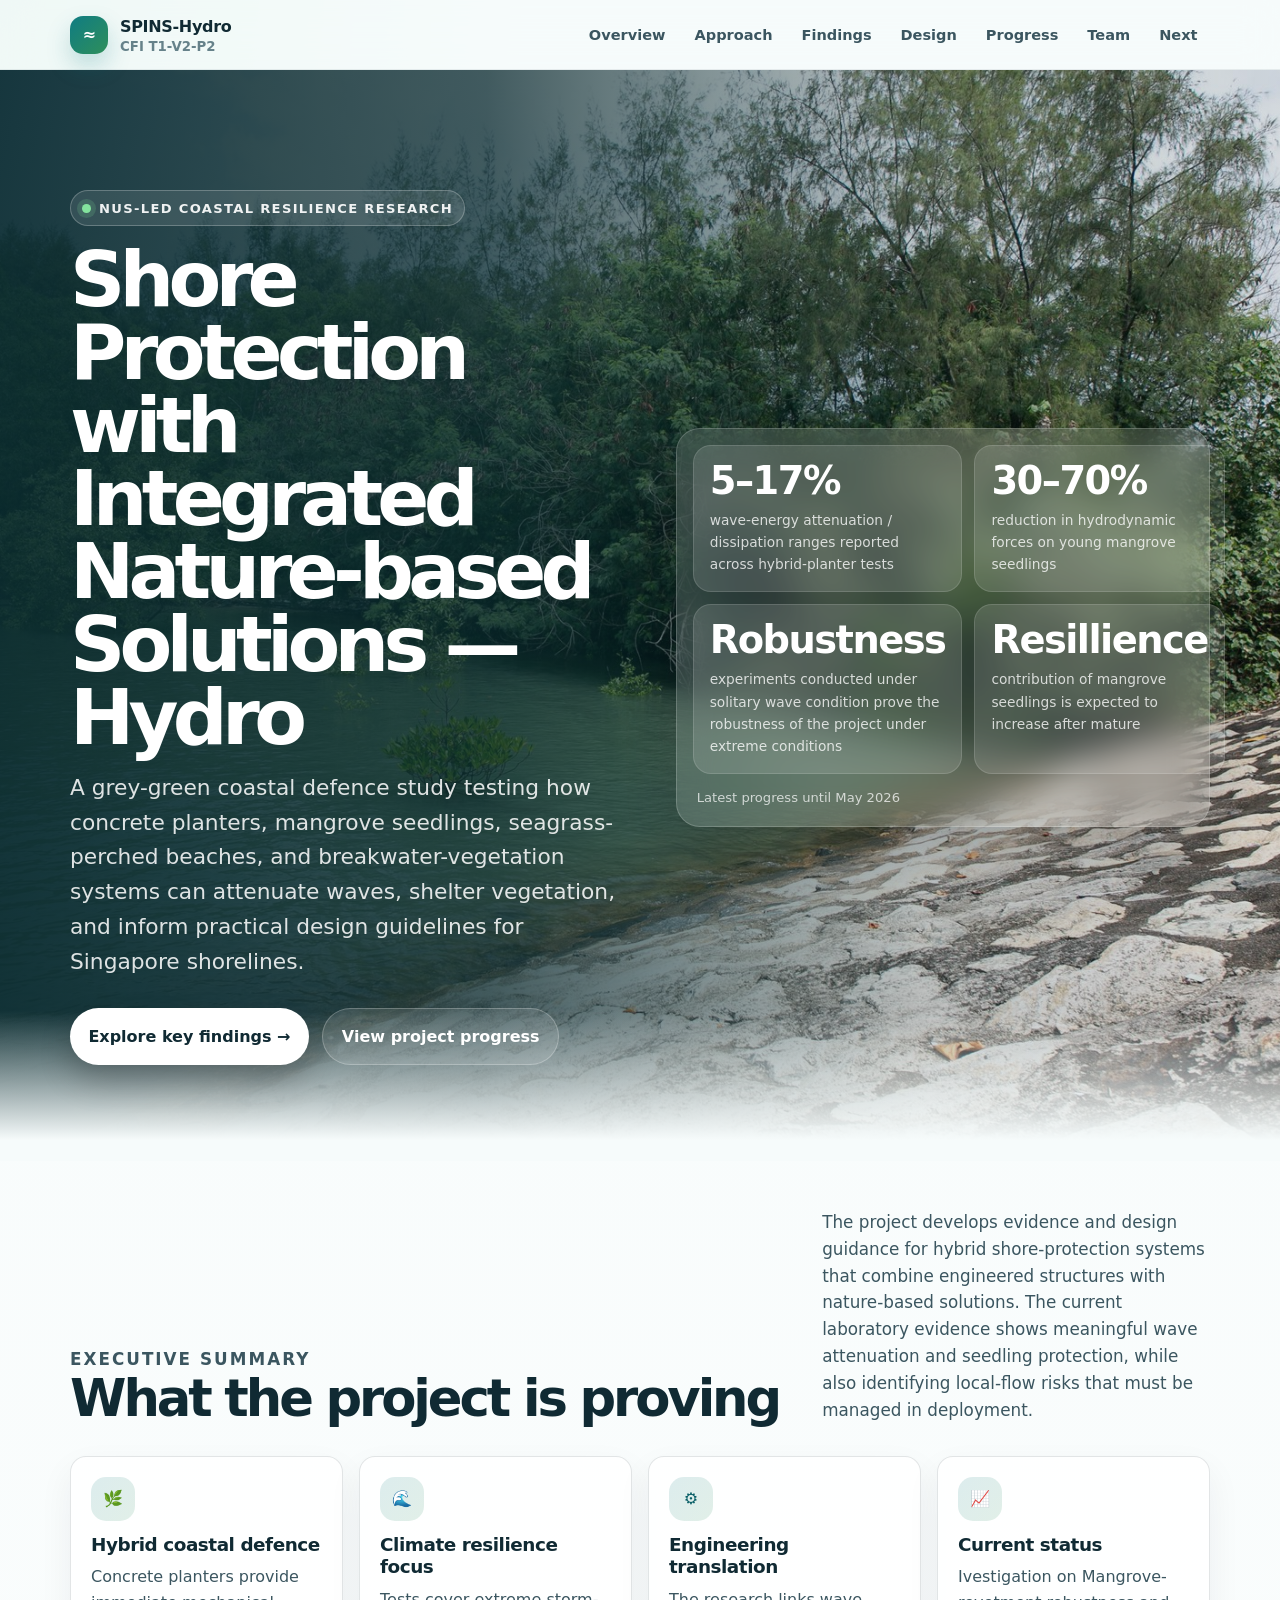
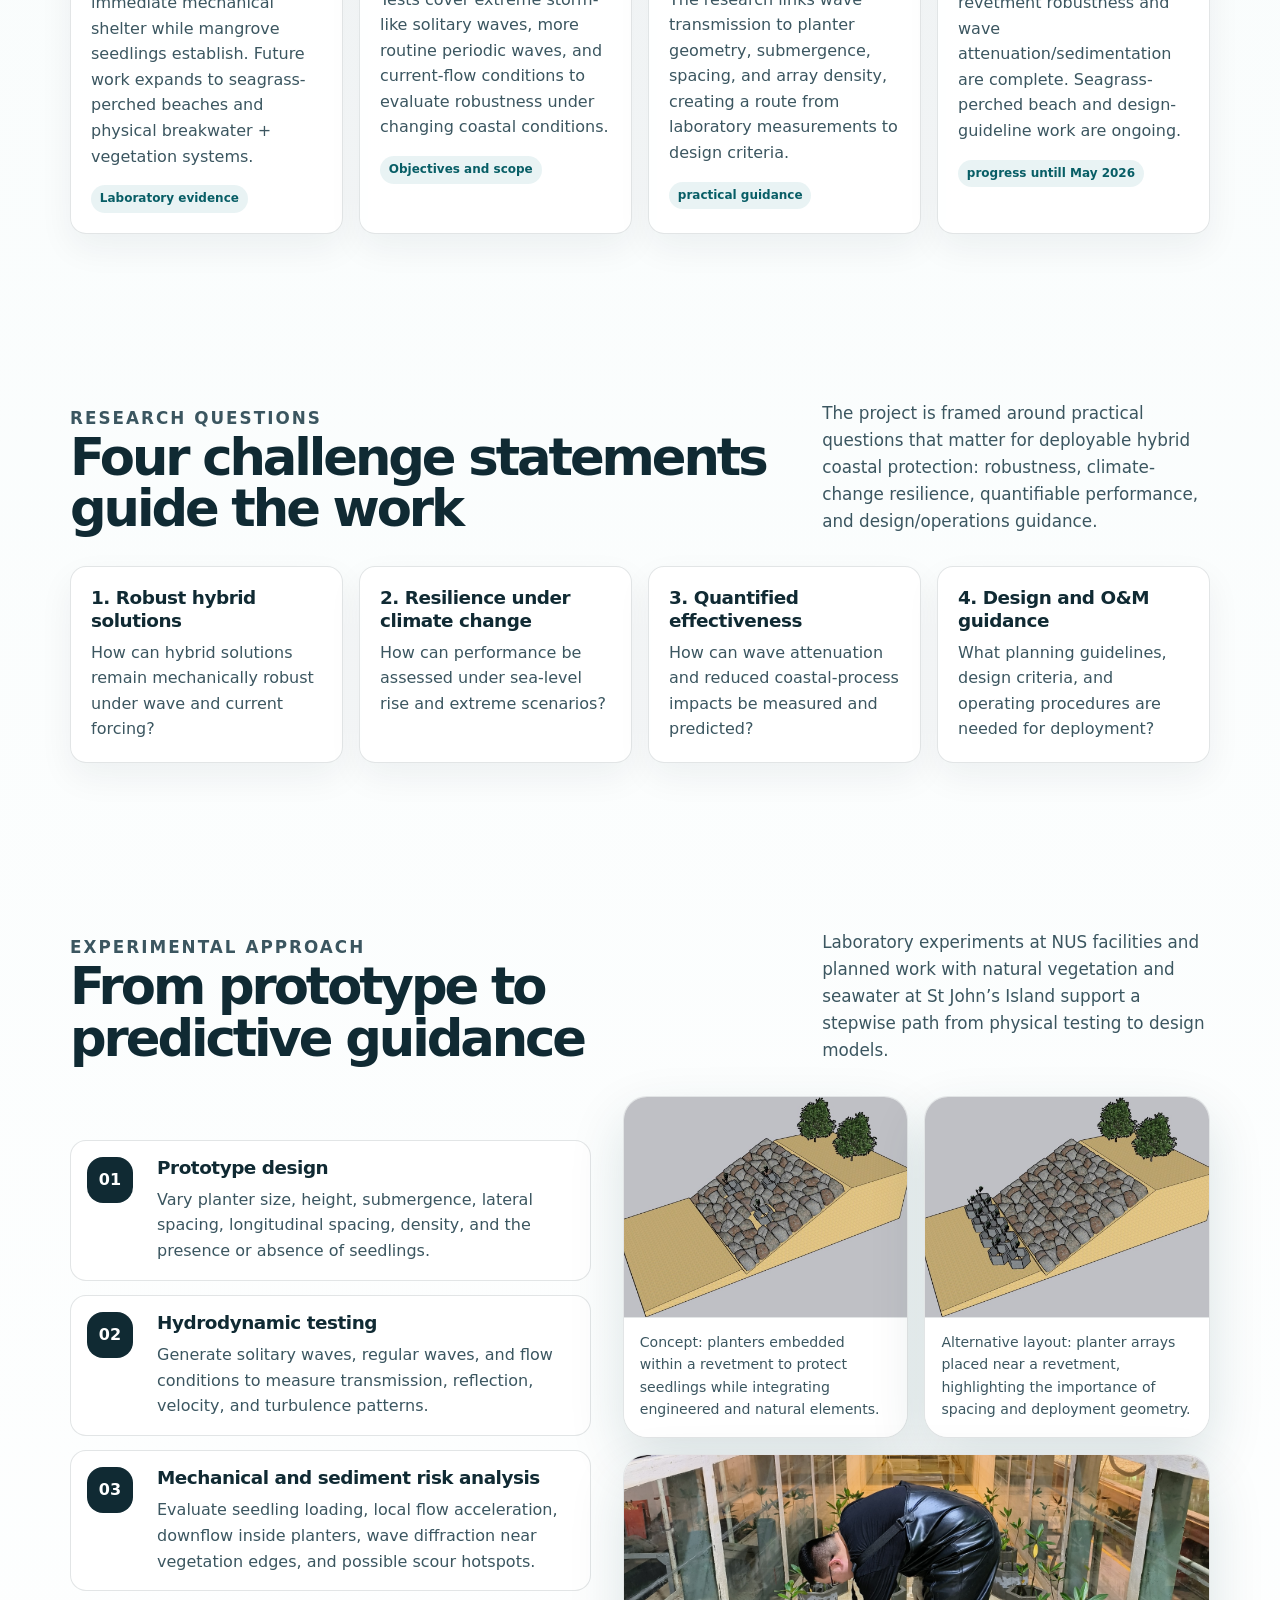
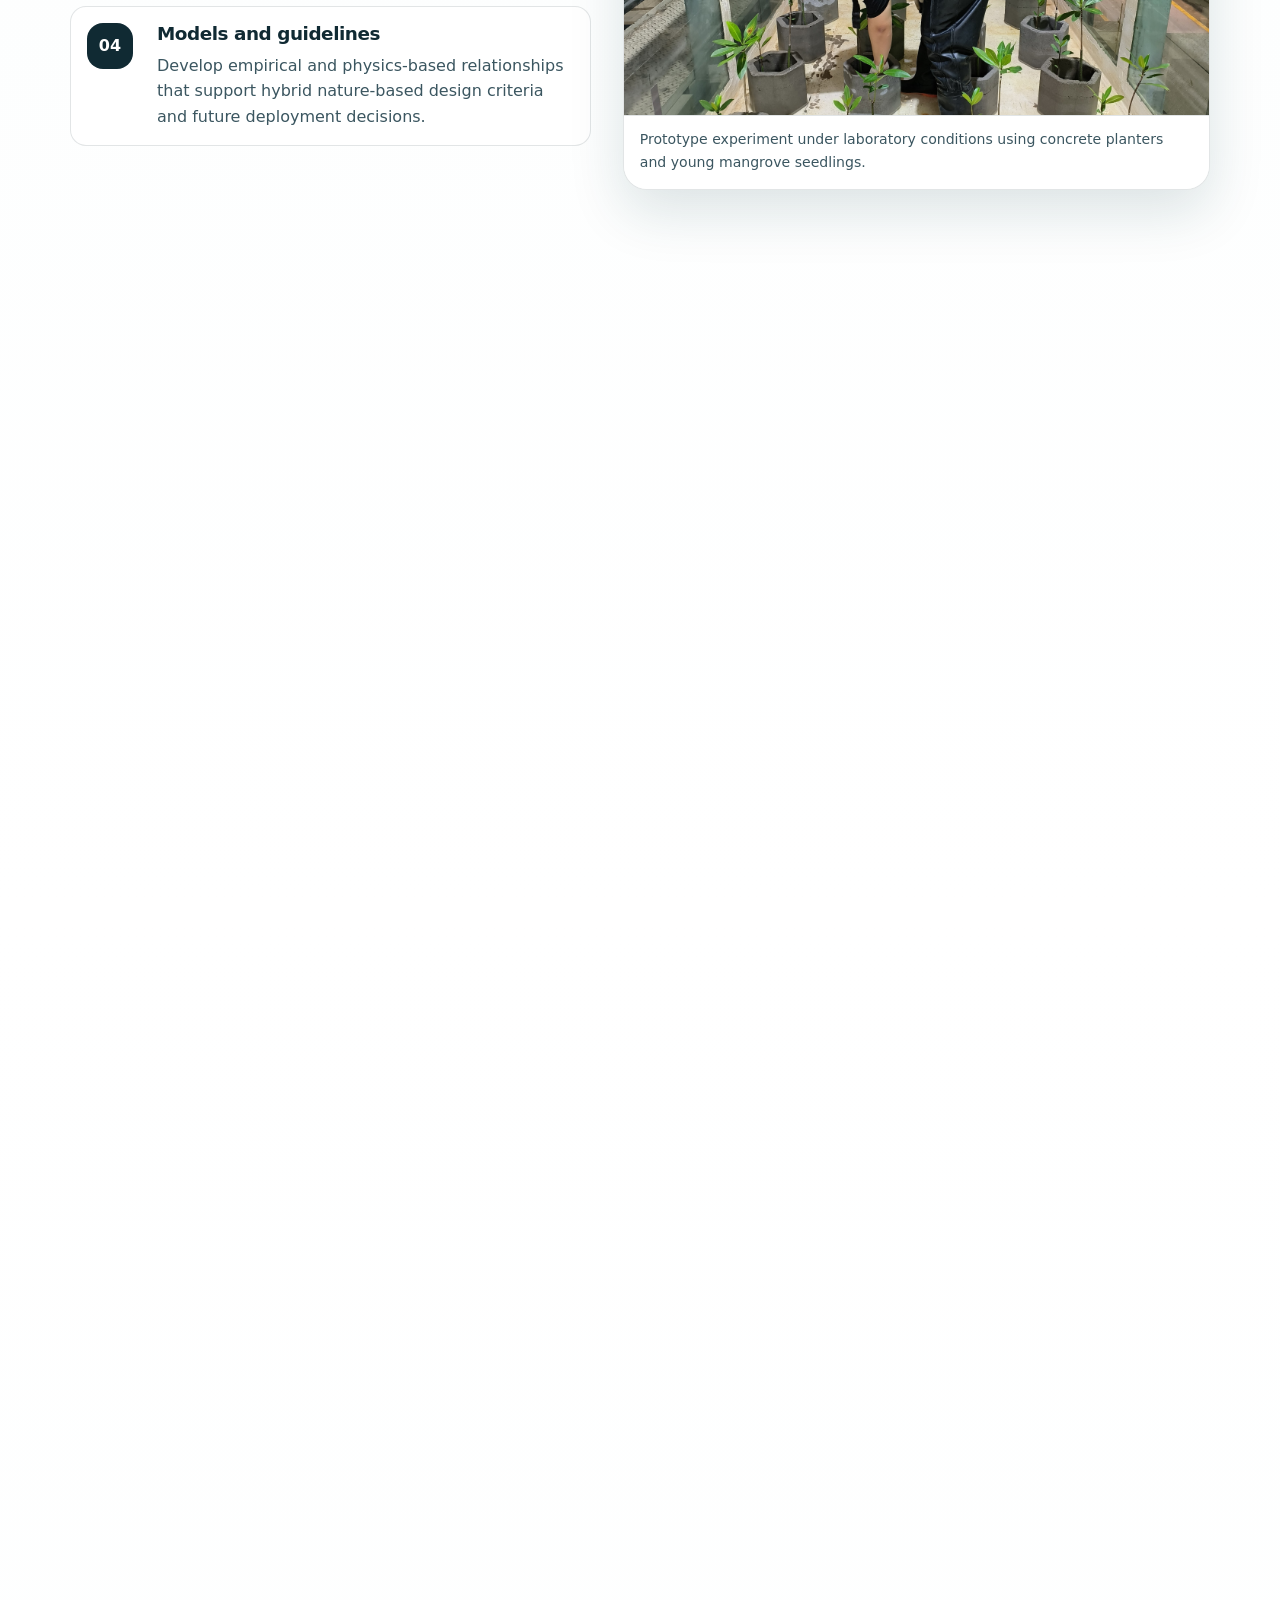
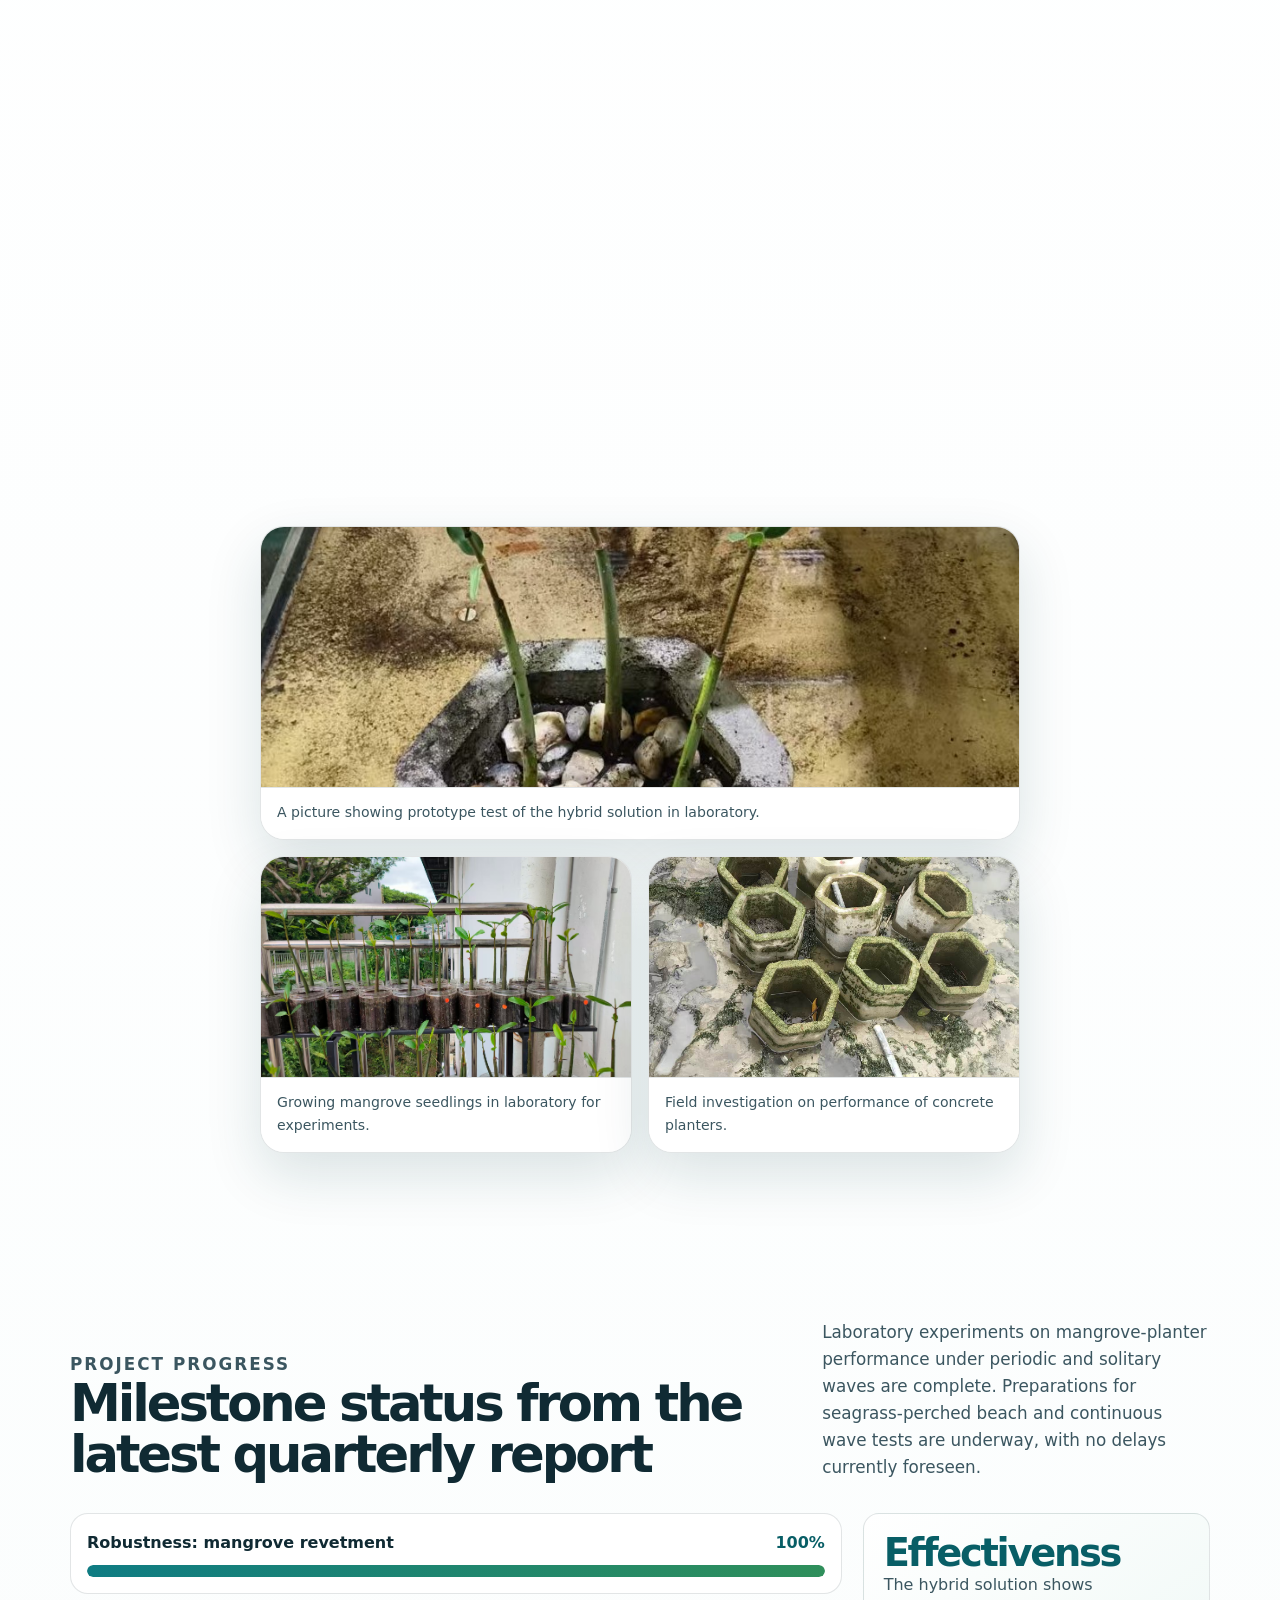
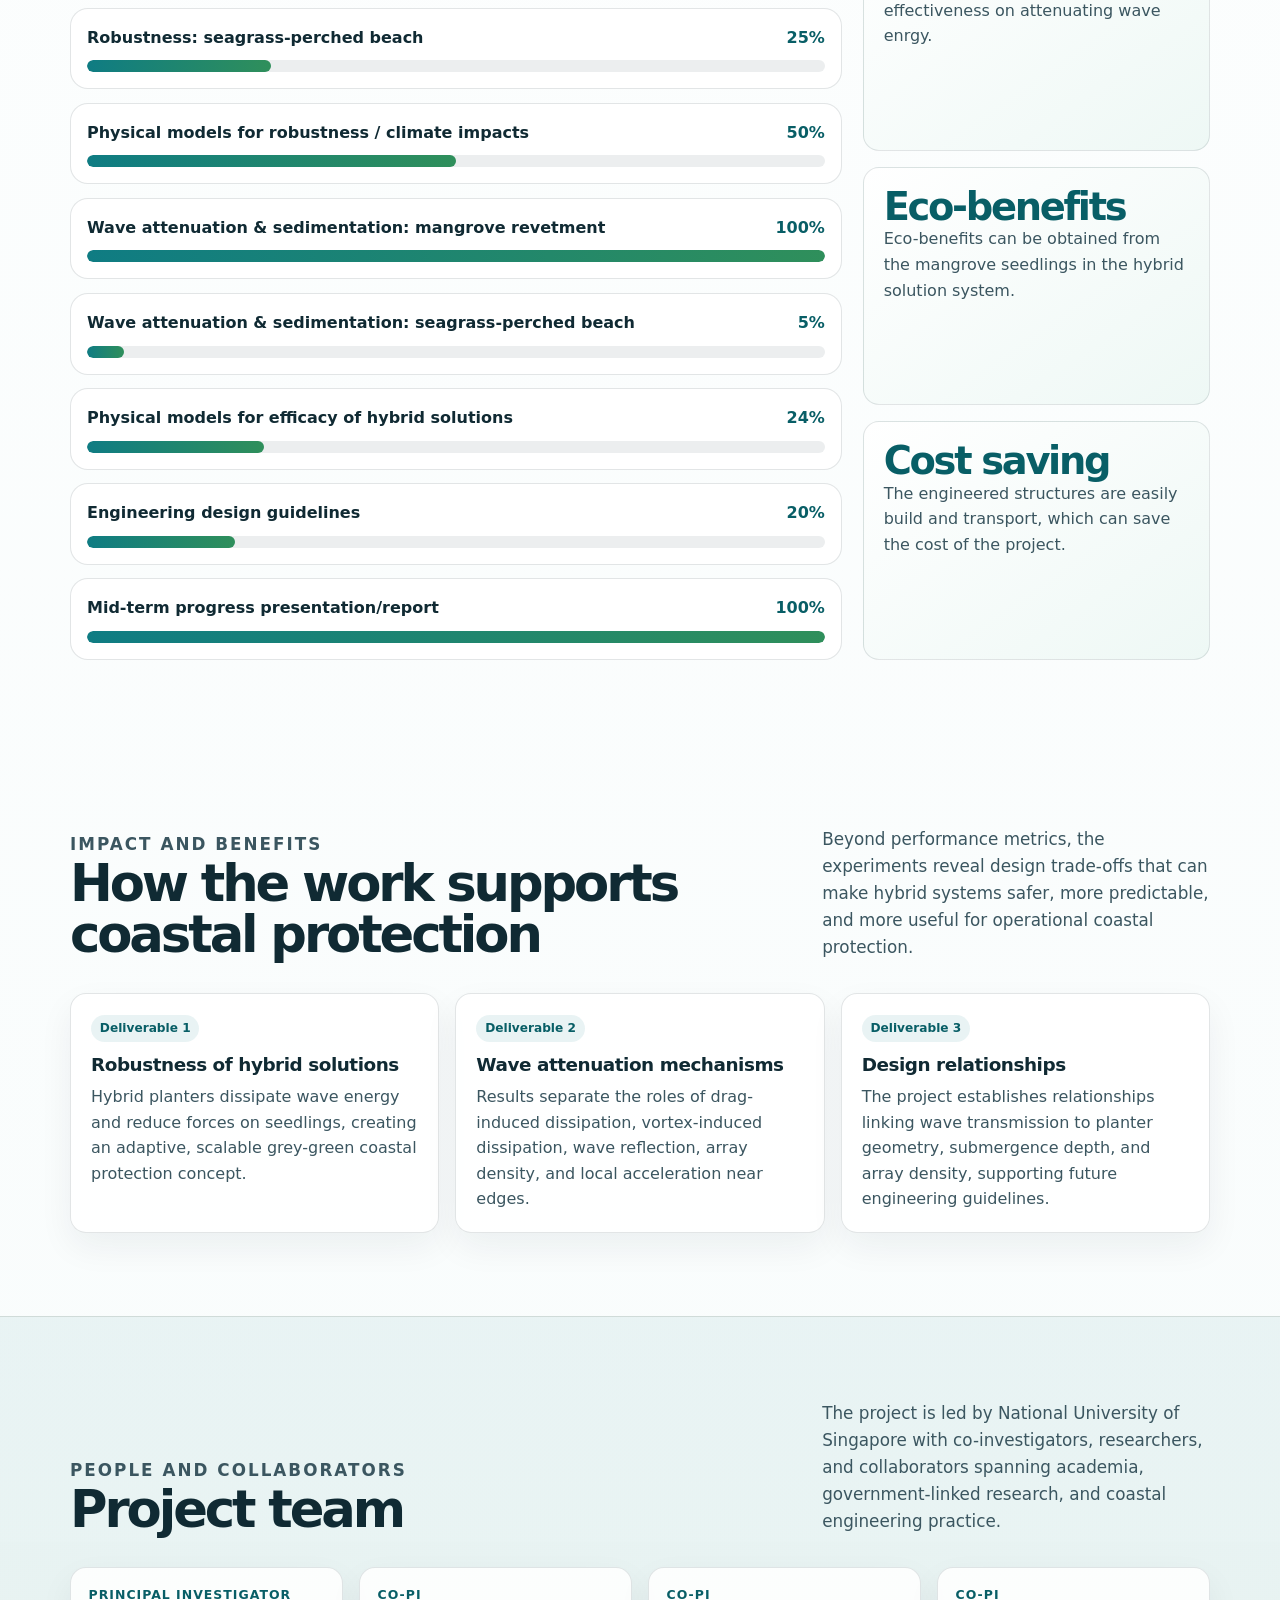
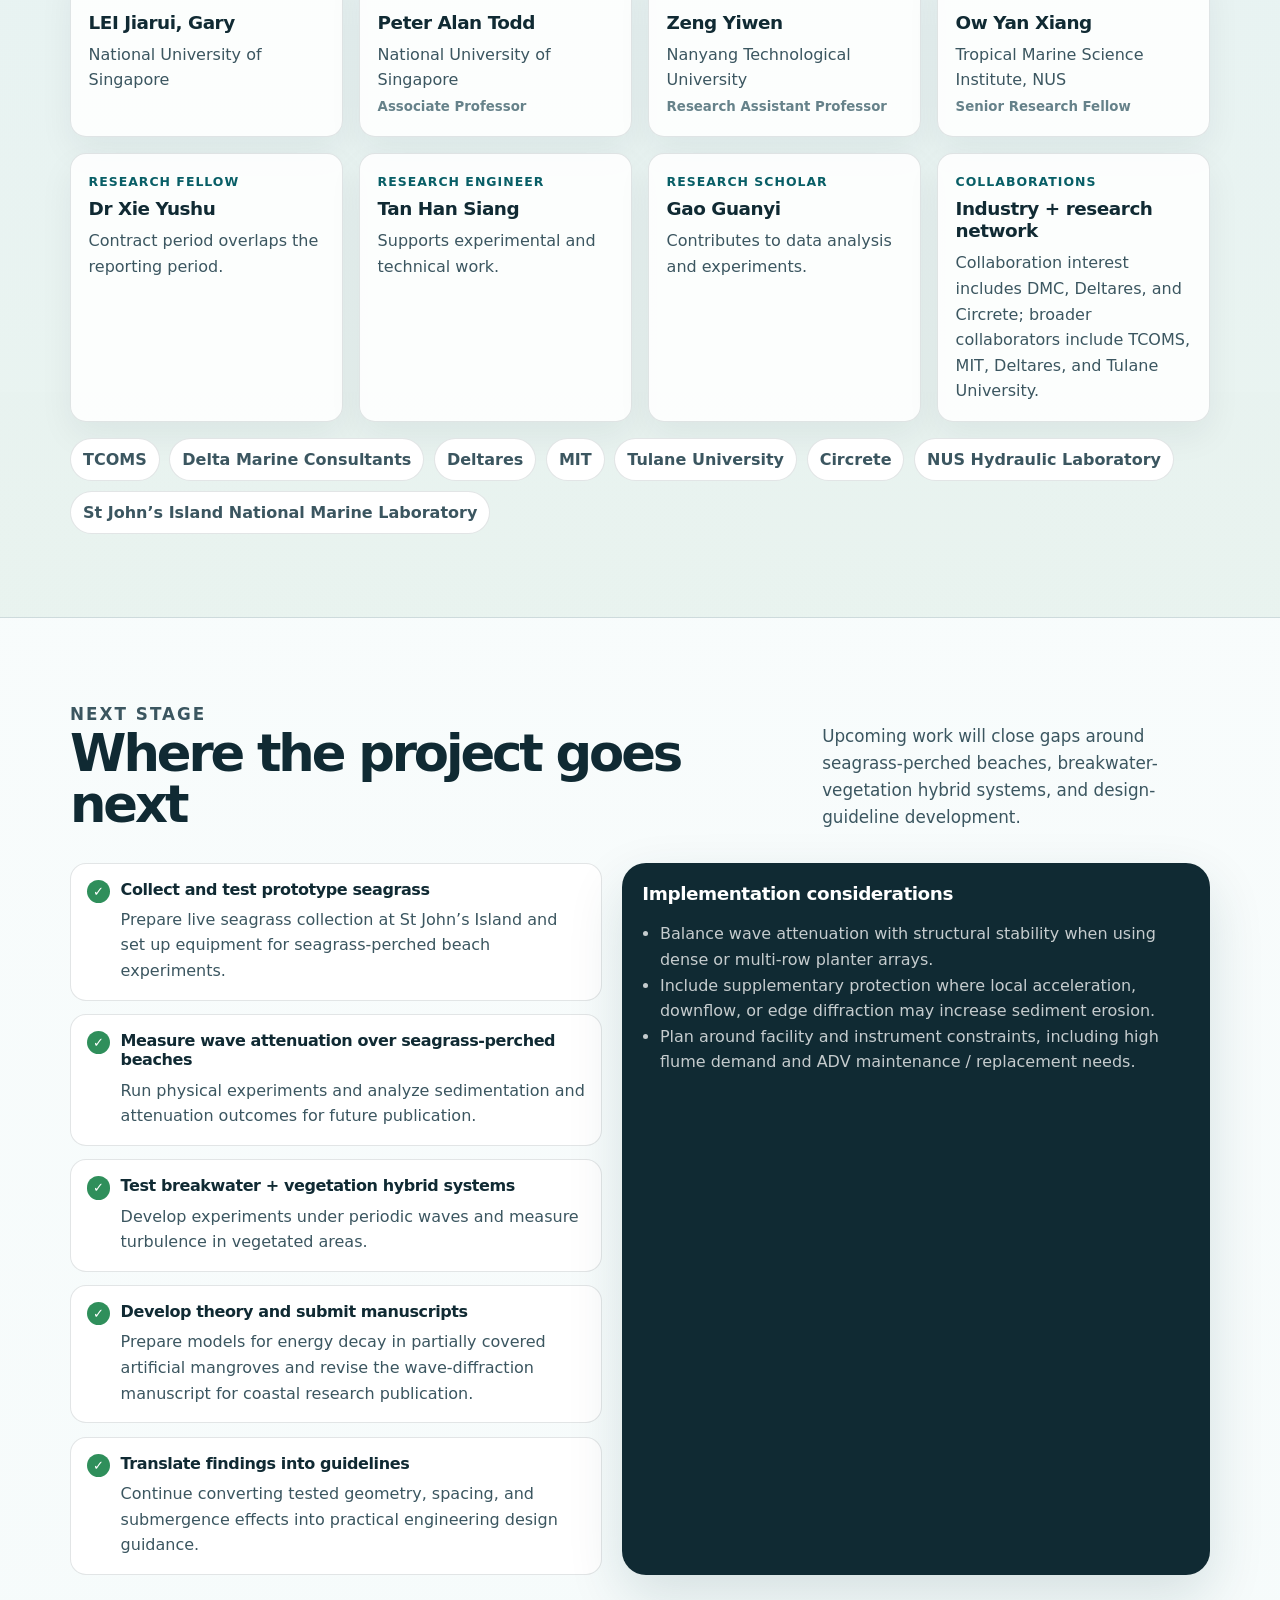
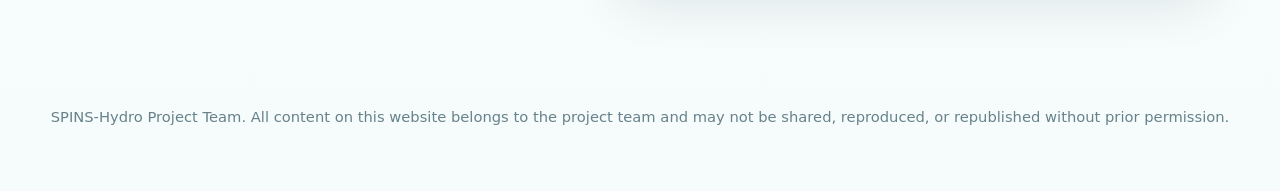
==== index.html @ f6311880 "Add files via upload" ====
<!DOCTYPE html>

<html lang="en">
<head>
<meta charset="utf-8"/>
<meta content="width=device-width, initial-scale=1" name="viewport"/>
<title>SPINS-Hydro | Integrated Nature-based Shore Protection</title>
<meta content="Research website for Shore Protection with Integrated Nature-based Solutions (SPINS) - Hydro, summarizing project objectives, laboratory evidence, findings, progress, and next steps." name="description"/>
<link href="assets/favicon.svg" rel="icon" type="image/svg+xml"/>
<link href="assets/styles.css" rel="stylesheet"/>
</head>
<body>
<a class="skip-link" href="#main">Skip to content</a>
<header aria-label="Primary navigation" class="site-header">
<div class="nav-wrap">
<a aria-label="SPINS-Hydro home" class="brand" href="#top">
<span aria-hidden="true" class="brand-mark">≈</span>
<span>SPINS-Hydro <small>CFI T1-V2-P2</small></span>
</a>
<button aria-controls="site-nav" aria-expanded="false" class="nav-toggle" type="button">Menu</button>
<nav class="site-nav" id="site-nav">
<a href="#overview">Overview</a>
<a href="#approach">Approach</a>
<a href="#findings">Findings</a>
<a href="#design">Design</a>
<a href="#progress">Progress</a>
<a href="#team">Team</a>
<a href="#next">Next</a>
</nav>
</div>
</header>
<main id="main">
<section aria-label="Project hero" class="hero" id="top">
<div class="hero-inner">
<div class="hero-copy">
<span class="eyebrow">NUS-led coastal resilience research</span>
<h1>Shore Protection with Integrated Nature-based Solutions — Hydro</h1>
<p class="hero-lede">A grey-green coastal defence study testing how concrete planters, mangrove seedlings, seagrass-perched beaches, and breakwater-vegetation systems can attenuate waves, shelter vegetation, and inform practical design guidelines for Singapore shorelines.</p>
<div class="hero-actions">
<a class="button primary" href="#findings">Explore key findings →</a>
<a class="button secondary" href="#progress">View project progress</a>
</div>
</div>
<aside aria-label="Project metrics" class="hero-panel">
<div class="metric-grid">
<div class="metric"><strong>5–17%</strong><span>wave-energy attenuation / dissipation ranges reported across hybrid-planter tests</span></div>
<div class="metric"><strong>30–70%</strong><span>reduction in hydrodynamic forces on young mangrove seedlings</span></div>
<div class="metric"><strong>Robustness</strong><span>experiments conducted under solitary wave condition prove the robustness of the project under extreme conditions</span></div>
<div class="metric"><strong>Resillience</strong><span>contribution of mangrove seedlings is expected to increase after mature</span></div>
</div>
<p class="panel-note">Latest progress until May 2026</p>
</aside>
</div>
</section>
<section class="section compact" id="overview">
<div class="section-head reveal">
<div>
<p class="kicker">Executive summary</p>
<h2>What the project is proving</h2>
</div>
<p>The project develops evidence and design guidance for hybrid shore-protection systems that combine engineered structures with nature-based solutions. The current laboratory evidence shows meaningful wave attenuation and seedling protection, while also identifying local-flow risks that must be managed in deployment.</p>
</div>
<div class="card-grid">
<article class="card reveal">
<div aria-hidden="true" class="icon">🌿</div>
<h3>Hybrid coastal defence</h3>
<p>Concrete planters provide immediate mechanical shelter while mangrove seedlings establish. Future work expands to seagrass-perched beaches and physical breakwater + vegetation systems.</p>
<span class="source-tag">Laboratory evidence</span>
</article>
<article class="card reveal">
<div aria-hidden="true" class="icon">🌊</div>
<h3>Climate resilience focus</h3>
<p>Tests cover extreme storm-like solitary waves, more routine periodic waves, and current-flow conditions to evaluate robustness under changing coastal conditions.</p>
<span class="source-tag">Objectives and scope</span>
</article>
<article class="card reveal">
<div aria-hidden="true" class="icon">⚙️</div>
<h3>Engineering translation</h3>
<p>The research links wave transmission to planter geometry, submergence, spacing, and array density, creating a route from laboratory measurements to design criteria.</p>
<span class="source-tag">practical guidance</span>
</article>
<article class="card reveal">
<div aria-hidden="true" class="icon">📈</div>
<h3>Current status</h3>
<p>Ivestigation on Mangrove-revetment robustness and wave attenuation/sedimentation are complete. Seagrass-perched beach and design-guideline work are ongoing.</p>
<span class="source-tag">progress untill May 2026</span>
</article>
</div>
</section>
<section class="section" id="challenge">
<div class="section-head reveal">
<div>
<p class="kicker">Research questions</p>
<h2>Four challenge statements guide the work</h2>
</div>
<p>The project is framed around practical questions that matter for deployable hybrid coastal protection: robustness, climate-change resilience, quantifiable performance, and design/operations guidance.</p>
</div>
<div class="card-grid">
<article class="card reveal"><h3>1. Robust hybrid solutions</h3><p>How can hybrid solutions remain mechanically robust under wave and current forcing?</p></article>
<article class="card reveal"><h3>2. Resilience under climate change</h3><p>How can performance be assessed under sea-level rise and extreme scenarios?</p></article>
<article class="card reveal"><h3>3. Quantified effectiveness</h3><p>How can wave attenuation and reduced coastal-process impacts be measured and predicted?</p></article>
<article class="card reveal"><h3>4. Design and O&amp;M guidance</h3><p>What planning guidelines, design criteria, and operating procedures are needed for deployment?</p></article>
</div>
</section>
<section class="section" id="approach">
<div class="section-head reveal">
<div>
<p class="kicker">Experimental approach</p>
<h2>From prototype to predictive guidance</h2>
</div>
<p>Laboratory experiments at NUS facilities and planned work with natural vegetation and seawater at St John’s Island support a stepwise path from physical testing to design models.</p>
</div>
<div class="split">
<div aria-label="Research workflow" class="process reveal">
<article class="process-item">
<span class="process-number">01</span>
<div><h3>Prototype design</h3><p>Vary planter size, height, submergence, lateral spacing, longitudinal spacing, density, and the presence or absence of seedlings.</p></div>
</article>
<article class="process-item">
<span class="process-number">02</span>
<div><h3>Hydrodynamic testing</h3><p>Generate solitary waves, regular waves, and flow conditions to measure transmission, reflection, velocity, and turbulence patterns.</p></div>
</article>
<article class="process-item">
<span class="process-number">03</span>
<div><h3>Mechanical and sediment risk analysis</h3><p>Evaluate seedling loading, local flow acceleration, downflow inside planters, wave diffraction near vegetation edges, and possible scour hotspots.</p></div>
</article>
<article class="process-item">
<span class="process-number">04</span>
<div><h3>Models and guidelines</h3><p>Develop empirical and physics-based relationships that support hybrid nature-based design criteria and future deployment decisions.</p></div>
</article>
</div>
<div class="visual-stack reveal">
<figure class="figure">
<img alt="Conceptual rendering of embedded concrete planters with mangrove seedlings on a revetment" loading="lazy" src="assets/concept_embedded.jpg"/>
<figcaption>Concept: planters embedded within a revetment to protect seedlings while integrating engineered and natural elements.</figcaption>
</figure>
<figure class="figure">
<img alt="Conceptual rendering of a nearshore array of concrete planters in front of a revetment" loading="lazy" src="assets/concept_nearshore_array.jpg"/>
<figcaption>Alternative layout: planter arrays placed near a revetment, highlighting the importance of spacing and deployment geometry.</figcaption>
</figure>
<figure class="figure wide">
<img alt="Laboratory flume experiment with concrete planters and mangrove seedlings" loading="lazy" src="assets/prototype_lab.jpg"/>
<figcaption>Prototype experiment under laboratory conditions using concrete planters and young mangrove seedlings.</figcaption>
</figure>
</div>
</div>
</section>
<section class="section" id="findings">
<div class="section-head reveal">
<div>
<p class="kicker">Research findings</p>
<h2>What the experiments show</h2>
</div>
<p>Across solitary and periodic wave tests, the hybrid mangrove-planter system attenuates waves and shelters seedlings. The same tests also show that local turbulence, sediment resuspension, and resonance risks require careful layout design.</p>
</div>
<div class="findings-grid">
<article class="finding-card reveal">
<span class="key-number">1–3<small>%</small></span>
<h3>Seedlings have less prominent contribution relative to planters</h3>
<p>Under regular waves, seedlings contributed an estimated 1–3% of the planter contribution because young seedlings have a relatively small frontal area.</p>
</article>
<article class="finding-card reveal">
<span class="key-number">0.85–0.95</span>
<h3>Low wave transmission under solitary waves</h3>
<p>Reported transmission coefficients under solitary-wave conditions indicate that the hybrid system reduces incoming wave height while maintaining small reflection.</p>
</article>
<article class="finding-card reveal">
<span class="key-number">30–70<small>%</small></span>
<h3>Planters shelter young mangroves</h3>
<p>Concrete planters reduce hydrodynamic forces on seedlings, improving survival potential during the fragile establishment stage.</p>
</article>
<article class="finding-card reveal">
<div aria-hidden="true" class="icon">⌁</div>
<h3>Planter submergence has significant impact</h3>
<p>At shallow water depth, the wave decay caused by the hybrid solution is more significant than that at deep water depth. Thus, the planter height can be one of the important design parameters</p>
</article>
<article class="finding-card reveal">
<div aria-hidden="true" class="icon">▦</div>
<h3>Deployment of planters</h3>
<p>The impact of the planter deployemnt on attenuating wave energy needs more investigation. Under solitary wave conditions, the arrangement of the planters has minor effect on the wave decay.The spacings between planters also require input from the knowledge of seedling cultivation.</p>
</article>
<article class="finding-card reveal">
<div aria-hidden="true" class="icon">↘</div>
<h3>Redistribution of velocity profile</h3>
<p>The presence of planters has chenged its nearby flow field, which can reduce the hydrodynamic force on the mangrove seedling. However, the accelerating flow close to the edge of planter increase the possibility of sedimentation erosion.</p>
</article>
</div>
</section>
<section class="section" id="design">
<div class="section-head reveal">
<div>
<p class="kicker">Design translation</p>
<h2>Turning measurements into deployment guidance</h2>
</div>
<p>The project translates laboratory observations into practical planning considerations for hybrid shoreline protection, focusing on geometry, spacing, vegetation arrangement, and operational robustness.</p>
</div>
<div class="card-grid">
<article class="card reveal">
<div aria-hidden="true" class="icon">▦</div>
<h3>Planter layout</h3>
<p>Design guidance considers planter height, lateral spacing, longitudinal spacing, row density, and how hybrid units are arranged relative to the shoreline.</p>
</article>
<article class="card reveal">
<div aria-hidden="true" class="icon">🌱</div>
<h3>Vegetation establishment</h3>
<p>Planters are evaluated as protective elements that help shelter young mangrove seedlings during the fragile early establishment stage.</p>
</article>
<article class="card reveal">
<div aria-hidden="true" class="icon">⌁</div>
<h3>Hydrodynamic performance</h3>
<p>Wave attenuation, reflection behaviour, and local flow response are considered together when assessing hybrid-system performance.</p>
</article>
<article class="card reveal">
<div aria-hidden="true" class="icon">🧭</div>
<h3>Practical deployment</h3>
<p>The work supports future guidance on where hybrid systems may be suitable and what layout choices need careful engineering review.</p>
</article>
</div>
</section>
<section class="section compact" id="evidence">
<div class="section-head reveal">
<div>
<p class="kicker">Visual evidence</p>
<h2>Prototype tests and filed investigation</h2>
</div>
<p>The project investigate the performance of the hybrid solution through laboratory experiments and field study.</p>
</div>
<div class="visual-stack reveal">
<figure class="figure chart wide">
<img alt="Lab picture showing a prototype test in the wave flume" loading="lazy" src="assets/prototype test.jpg"/>
<figcaption>A picture showing prototype test of the hybrid solution in laboratory.</figcaption>
</figure>
<figure class="figure">
<img alt="Mangrove seedlings grown in the lab" loading="lazy" src="assets/seedling plant.jpg"/>
<figcaption>Growing mangrove seedlings in laboratory for experiments.</figcaption>
</figure>
<figure class="figure">
<img alt="Planters deployed in the field" loading="lazy" src="assets/planter_field.jpg"/>
<figcaption>Field investigation on performance of concrete planters.</figcaption>
</figure>
</div>
</section>
<section class="section" id="progress">
<div class="section-head reveal">
<div>
<p class="kicker">Project progress</p>
<h2>Milestone status from the latest quarterly report</h2>
</div>
<p>Laboratory experiments on mangrove-planter performance under periodic and solitary waves are complete. Preparations for seagrass-perched beach and continuous wave tests are underway, with no delays currently foreseen.</p>
</div>
<div class="progress-layout">
<div aria-label="Milestone progress bars" class="progress-list">
<article class="progress-card" style="--p: 100%"><div class="progress-title"><span>Robustness: mangrove revetment</span><span>100%</span></div><div class="bar"><i></i></div></article>
<article class="progress-card" style="--p: 25%"><div class="progress-title"><span>Robustness: seagrass-perched beach</span><span>25%</span></div><div class="bar"><i></i></div></article>
<article class="progress-card" style="--p: 50%"><div class="progress-title"><span>Physical models for robustness / climate impacts</span><span>50%</span></div><div class="bar"><i></i></div></article>
<article class="progress-card" style="--p: 100%"><div class="progress-title"><span>Wave attenuation &amp; sedimentation: mangrove revetment</span><span>100%</span></div><div class="bar"><i></i></div></article>
<article class="progress-card" style="--p: 5%"><div class="progress-title"><span>Wave attenuation &amp; sedimentation: seagrass-perched beach</span><span>5%</span></div><div class="bar"><i></i></div></article>
<article class="progress-card" style="--p: 24%"><div class="progress-title"><span>Physical models for efficacy of hybrid solutions</span><span>24%</span></div><div class="bar"><i></i></div></article>
<article class="progress-card" style="--p: 20%"><div class="progress-title"><span>Engineering design guidelines</span><span>20%</span></div><div class="bar"><i></i></div></article>
<article class="progress-card" style="--p: 100%"><div class="progress-title"><span>Mid-term progress presentation/report</span><span>100%</span></div><div class="bar"><i></i></div></article>
</div>
<aside class="progress-side reveal">
<div class="status-card"><strong>Effectivenss</strong><span>The hybrid solution shows effectiveness on attenuating wave enrgy.</span></div>
<div class="status-card"><strong>Eco-benefits</strong><span>Eco-benefits can be obtained from the mangrove seedlings in the hybrid solution system.</span></div>
<div class="status-card"><strong>Cost saving</strong><span>The engineered structures are easily build and transport, which can save the cost of the project.</span></div>
</aside>
</div>
</section>
<section class="section" id="impact">
<div class="section-head reveal">
<div>
<p class="kicker">Impact and benefits</p>
<h2>How the work supports coastal protection</h2>
</div>
<p>Beyond performance metrics, the experiments reveal design trade-offs that can make hybrid systems safer, more predictable, and more useful for operational coastal protection.</p>
</div>
<div class="impact-grid">
<article class="impact-card reveal"><span class="label">Deliverable 1</span><h3>Robustness of hybrid solutions</h3><p>Hybrid planters dissipate wave energy and reduce forces on seedlings, creating an adaptive, scalable grey-green coastal protection concept.</p></article>
<article class="impact-card reveal"><span class="label">Deliverable 2</span><h3>Wave attenuation mechanisms</h3><p>Results separate the roles of drag-induced dissipation, vortex-induced dissipation, wave reflection, array density, and local acceleration near edges.</p></article>
<article class="impact-card reveal"><span class="label">Deliverable 3</span><h3>Design relationships</h3><p>The project establishes relationships linking wave transmission to planter geometry, submergence depth, and array density, supporting future engineering guidelines.</p></article>
</div>
</section>
<section class="team-section" id="team">
<div class="section">
<div class="section-head reveal">
<div>
<p class="kicker">People and collaborators</p>
<h2>Project team</h2>
</div>
<p>The project is led by National University of Singapore with co-investigators, researchers, and collaborators spanning academia, government-linked research, and coastal engineering practice.</p>
</div>
<div class="team-grid">
<article class="team-card reveal"><span class="role">Principal Investigator</span><h3>LEI Jiarui, Gary</h3><p>National University of Singapore</p></article>
<article class="team-card reveal"><span class="role">Co-PI</span><h3>Peter Alan Todd</h3><p>National University of Singapore<br/><small>Associate Professor</small></p></article>
<article class="team-card reveal"><span class="role">Co-PI</span><h3>Zeng Yiwen</h3><p>Nanyang Technological University<br/><small>Research Assistant Professor</small></p></article>
<article class="team-card reveal"><span class="role">Co-PI</span><h3>Ow Yan Xiang</h3><p>Tropical Marine Science Institute, NUS<br/><small>Senior Research Fellow</small></p></article>
<article class="team-card reveal"><span class="role">Research Fellow</span><h3>Dr Xie Yushu</h3><p>Contract period overlaps the reporting period.</p></article>
<article class="team-card reveal"><span class="role">Research Engineer</span><h3>Tan Han Siang</h3><p>Supports experimental and technical work.</p></article>
<article class="team-card reveal"><span class="role">Research Scholar</span><h3>Gao Guanyi</h3><p>Contributes to data analysis and experiments.</p></article>
<article class="team-card reveal"><span class="role">Collaborations</span><h3>Industry + research network</h3><p>Collaboration interest includes DMC, Deltares, and Circrete; broader collaborators include TCOMS, MIT, Deltares, and Tulane University.</p></article>
</div>
<div aria-label="Collaborating organizations" class="partner-list reveal">
<span>TCOMS</span><span>Delta Marine Consultants</span><span>Deltares</span><span>MIT</span><span>Tulane University</span><span>Circrete</span><span>NUS Hydraulic Laboratory</span><span>St John’s Island National Marine Laboratory</span>
</div>
</div>
</section>
<section class="section" id="next">
<div class="section-head reveal">
<div>
<p class="kicker">Next stage</p>
<h2>Where the project goes next</h2>
</div>
<p>Upcoming work will close gaps around seagrass-perched beaches, breakwater-vegetation hybrid systems, and design-guideline development.</p>
</div>
<div class="next-grid">
<div class="todo-list reveal">
<article class="todo"><h3>Collect and test prototype seagrass</h3><p>Prepare live seagrass collection at St John’s Island and set up equipment for seagrass-perched beach experiments.</p></article>
<article class="todo"><h3>Measure wave attenuation over seagrass-perched beaches</h3><p>Run physical experiments and analyze sedimentation and attenuation outcomes for future publication.</p></article>
<article class="todo"><h3>Test breakwater + vegetation hybrid systems</h3><p>Develop experiments under periodic waves and measure turbulence in vegetated areas.</p></article>
<article class="todo"><h3>Develop theory and submit manuscripts</h3><p>Prepare models for energy decay in partially covered artificial mangroves and revise the wave-diffraction manuscript for coastal research publication.</p></article>
<article class="todo"><h3>Translate findings into guidelines</h3><p>Continue converting tested geometry, spacing, and submergence effects into practical engineering design guidance.</p></article>
</div>
<aside class="source-panel reveal">
<h3>Implementation considerations</h3>
<ul>
<li>Balance wave attenuation with structural stability when using dense or multi-row planter arrays.</li>
<li>Include supplementary protection where local acceleration, downflow, or edge diffraction may increase sediment erosion.</li>
<li>Plan around facility and instrument constraints, including high flume demand and ADV maintenance / replacement needs.</li>
</ul>
</aside>
</div>
</section>
</main>
<footer class="footer">
<p>SPINS-Hydro Project Team. All content on this website belongs to the project team and may not be shared, reproduced, or republished without prior permission.</p>
</footer>
<script src="assets/site.js"></script>
</body>
</html>
---- assets/styles.css ----
:root {
  --ink: #102a33;
  --ink-soft: #3b5660;
  --muted: #66828a;
  --coast: #0f7c83;
  --coast-dark: #085e66;
  --mangrove: #2f8f5b;
  --mangrove-soft: #dff2e8;
  --sand: #f4ecd8;
  --foam: #f7fbfc;
  --white: #ffffff;
  --line: rgba(16, 42, 51, 0.12);
  --shadow: 0 22px 55px rgba(11, 61, 68, 0.14);
  --radius: 24px;
  --radius-sm: 16px;
  --max: 1180px;
}

* { box-sizing: border-box; }
html { scroll-behavior: smooth; }
body {
  margin: 0;
  font-family: Inter, ui-sans-serif, system-ui, -apple-system, BlinkMacSystemFont, "Segoe UI", sans-serif;
  color: var(--ink);
  background:
    radial-gradient(circle at top left, rgba(117, 197, 153, .25), transparent 33rem),
    linear-gradient(180deg, #f6fbfb 0%, #ffffff 42%, #f6fbfb 100%);
  line-height: 1.6;
}
img { max-width: 100%; display: block; }
a { color: inherit; }
::selection { background: rgba(15, 124, 131, .18); }

.skip-link {
  position: absolute;
  top: -100px;
  left: 1rem;
  z-index: 1000;
  background: var(--ink);
  color: white;
  padding: .75rem 1rem;
  border-radius: .75rem;
  transition: top .2s ease;
}
.skip-link:focus { top: 1rem; }

.site-header {
  position: sticky;
  top: 0;
  z-index: 50;
  backdrop-filter: blur(18px);
  background: rgba(247, 251, 252, .78);
  border-bottom: 1px solid rgba(16, 42, 51, .08);
}
.nav-wrap {
  max-width: var(--max);
  margin: 0 auto;
  padding: .85rem 1.25rem;
  display: flex;
  align-items: center;
  justify-content: space-between;
  gap: 1rem;
}
.brand {
  display: flex;
  gap: .75rem;
  align-items: center;
  text-decoration: none;
  font-weight: 800;
  letter-spacing: -.02em;
}
.brand-mark {
  width: 38px;
  height: 38px;
  border-radius: 13px;
  display: grid;
  place-items: center;
  color: white;
  background: linear-gradient(135deg, var(--coast), var(--mangrove));
  box-shadow: 0 12px 24px rgba(15,124,131,.24);
}
.brand small {
  display: block;
  color: var(--muted);
  font-weight: 600;
  letter-spacing: 0;
  line-height: 1.1;
}
.site-nav {
  display: flex;
  gap: .25rem;
  align-items: center;
  flex-wrap: wrap;
  justify-content: flex-end;
}
.site-nav a {
  text-decoration: none;
  color: var(--ink-soft);
  font-weight: 700;
  font-size: .91rem;
  padding: .58rem .78rem;
  border-radius: 999px;
  transition: background .2s ease, color .2s ease;
}
.site-nav a:hover, .site-nav a.active {
  background: rgba(15,124,131,.10);
  color: var(--coast-dark);
}
.nav-toggle {
  display: none;
  border: 0;
  background: var(--white);
  color: var(--ink);
  border-radius: 999px;
  padding: .6rem .8rem;
  box-shadow: 0 8px 20px rgba(16,42,51,.1);
  font-weight: 800;
}

.hero {
  position: relative;
  min-height: 86vh;
  display: grid;
  align-items: center;
  overflow: hidden;
  color: white;
  isolation: isolate;
}
.hero::before {
  content: "";
  position: absolute;
  inset: 0;
  background:
    linear-gradient(90deg, rgba(9, 42, 47, .92) 0%, rgba(9, 42, 47, .77) 38%, rgba(9, 42, 47, .25) 72%, rgba(9, 42, 47, .15) 100%),
    url("shoreline.jpg") center / cover no-repeat;
  z-index: -2;
}
.hero::after {
  content: "";
  position: absolute;
  inset: auto 0 0;
  height: 150px;
  background: linear-gradient(180deg, transparent, #f6fbfb 86%);
  z-index: -1;
}
.hero-inner {
  max-width: var(--max);
  margin: 0 auto;
  width: 100%;
  padding: 7.5rem 1.25rem 6rem;
  display: grid;
  grid-template-columns: minmax(0, .9fr) minmax(430px, .85fr);
  gap: 2.5rem;
  align-items: center;
}
.eyebrow {
  display: inline-flex;
  align-items: center;
  gap: .5rem;
  width: fit-content;
  padding: .42rem .7rem;
  border: 1px solid rgba(255,255,255,.24);
  border-radius: 999px;
  color: rgba(255,255,255,.92);
  background: rgba(255,255,255,.10);
  font-size: .82rem;
  font-weight: 800;
  text-transform: uppercase;
  letter-spacing: .1em;
}
.eyebrow::before {
  content: "";
  width: .55rem;
  height: .55rem;
  border-radius: 50%;
  background: #83e39d;
  box-shadow: 0 0 0 5px rgba(131,227,157,.16);
}
h1 {
  margin: 1.1rem 0 1rem;
  max-width: 860px;
  font-size: clamp(2.5rem, 6vw, 5.7rem);
  line-height: .95;
  letter-spacing: -.075em;
}
.hero-lede {
  max-width: 720px;
  font-size: clamp(1.06rem, 2.2vw, 1.36rem);
  color: rgba(255,255,255,.86);
  margin: 0 0 1.8rem;
}
.hero-actions {
  display: flex;
  gap: .85rem;
  flex-wrap: wrap;
}
.button {
  display: inline-flex;
  align-items: center;
  justify-content: center;
  gap: .5rem;
  text-decoration: none;
  font-weight: 850;
  border-radius: 999px;
  padding: .9rem 1.15rem;
  transition: transform .2s ease, box-shadow .2s ease, background .2s ease;
}
.button.primary {
  color: var(--ink);
  background: var(--white);
  box-shadow: 0 16px 32px rgba(0,0,0,.24);
}
.button.secondary {
  color: white;
  background: rgba(255,255,255,.12);
  border: 1px solid rgba(255,255,255,.24);
}
.button:hover { transform: translateY(-2px); }

.hero-panel {
  border: 1px solid rgba(255,255,255,.18);
  background: rgba(255,255,255,.13);
  backdrop-filter: blur(18px);
  border-radius: var(--radius);
  padding: 1rem;
  box-shadow: 0 30px 70px rgba(0,0,0,.22);
}
.metric-grid {
  display: grid;
  grid-template-columns: 1fr 1fr;
  gap: .75rem;
}
.metric {
  min-height: 126px;
  padding: 1rem;
  border-radius: 18px;
  background: rgba(255,255,255,.13);
  border: 1px solid rgba(255,255,255,.13);
}
.metric strong {
  display: block;
  font-size: clamp(1.45rem, 3.5vw, 2.4rem);
  line-height: 1;
  letter-spacing: -.04em;
}
.metric span {
  display: block;
  color: rgba(255,255,255,.78);
  font-size: .86rem;
  margin-top: .55rem;
}
.panel-note {
  margin: .85rem .25rem .1rem;
  color: rgba(255,255,255,.72);
  font-size: .82rem;
}

main { overflow: clip; }
section {
  scroll-margin-top: 90px;
}
.section {
  max-width: var(--max);
  margin: 0 auto;
  padding: 5.2rem 1.25rem;
}
.section.compact { padding-top: 3rem; }
.section-head {
  display: grid;
  grid-template-columns: minmax(0, .78fr) minmax(260px, .42fr);
  gap: 2rem;
  align-items: end;
  margin-bottom: 2rem;
}
.kicker {
  color: var(--coast-dark);
  text-transform: uppercase;
  font-size: .8rem;
  font-weight: 900;
  letter-spacing: .12em;
  margin: 0 0 .45rem;
}
h2 {
  margin: 0;
  font-size: clamp(2rem, 4vw, 3.5rem);
  line-height: 1;
  letter-spacing: -.06em;
}
.section-head p, .wide-lede {
  margin: 0;
  color: var(--ink-soft);
  font-size: 1.05rem;
}
.wide-lede { max-width: 760px; }

.card-grid {
  display: grid;
  grid-template-columns: repeat(4, minmax(0, 1fr));
  gap: 1rem;
}
.card, .finding-card, .impact-card, .team-card, .source-card, .formula-card {
  background: rgba(255,255,255,.86);
  border: 1px solid var(--line);
  border-radius: var(--radius-sm);
  box-shadow: 0 14px 35px rgba(16,42,51,.06);
}
.card { padding: 1.25rem; }
.card .icon, .finding-card .icon {
  width: 44px;
  height: 44px;
  display: grid;
  place-items: center;
  border-radius: 15px;
  background: linear-gradient(135deg, rgba(15,124,131,.14), rgba(47,143,91,.14));
  color: var(--coast-dark);
  margin-bottom: .85rem;
}
h3 {
  margin: 0 0 .5rem;
  line-height: 1.2;
  letter-spacing: -.025em;
  font-size: 1.15rem;
}
.card p, .finding-card p, .impact-card p, .team-card p, .source-card p { color: var(--ink-soft); margin: 0; }
.card ul, .finding-card ul { margin: .55rem 0 0; padding-left: 1.05rem; color: var(--ink-soft); }
.card li + li { margin-top: .35rem; }
.source-tag {
  display: inline-flex;
  margin-top: 1rem;
  color: var(--coast-dark);
  background: rgba(15,124,131,.09);
  border-radius: 999px;
  padding: .26rem .55rem;
  font-size: .75rem;
  font-weight: 800;
}

.split {
  display: grid;
  grid-template-columns: minmax(0, .94fr) minmax(320px, 1.06fr);
  gap: 2rem;
  align-items: center;
}
.process {
  counter-reset: step;
  display: grid;
  gap: .9rem;
}
.process-item {
  position: relative;
  display: grid;
  grid-template-columns: 54px minmax(0, 1fr);
  gap: 1rem;
  align-items: start;
  padding: 1rem;
  border-radius: var(--radius-sm);
  background: white;
  border: 1px solid var(--line);
}
.process-number {
  width: 46px;
  height: 46px;
  border-radius: 16px;
  display: grid;
  place-items: center;
  background: var(--ink);
  color: white;
  font-weight: 900;
}
.process-item p { margin: .1rem 0 0; color: var(--ink-soft); }
.visual-stack {
  display: grid;
  grid-template-columns: 1fr 1fr;
  gap: 1rem;
}
.figure {
  margin: 0;
  overflow: hidden;
  border-radius: var(--radius);
  background: white;
  border: 1px solid var(--line);
  box-shadow: var(--shadow);
}
.figure img { width: 100%; height: 100%; object-fit: cover; }
.figure figcaption {
  padding: .8rem 1rem 1rem;
  color: var(--ink-soft);
  font-size: .88rem;
  border-top: 1px solid var(--line);
  background: rgba(255,255,255,.94);
}
.figure.wide { grid-column: 1 / -1; }
.figure.chart img { object-fit: contain; background: white; }

/* Reduce image size in visual-stack */
.visual-stack {
  max-width: 760px;
  margin: 0 auto;
}

.visual-stack .figure img {
  height: 220px;
  object-fit: cover;
}

.visual-stack .figure.wide img {
  height: 260px;
  object-fit: cover;
}

.findings-grid {
  display: grid;
  grid-template-columns: repeat(3, minmax(0, 1fr));
  gap: 1rem;
}
.finding-card {
  padding: 1.25rem;
  position: relative;
  overflow: hidden;
}
.finding-card::after {
  content: "";
  position: absolute;
  width: 150px;
  height: 150px;
  right: -80px;
  top: -80px;
  background: radial-gradient(circle, rgba(47,143,91,.16), transparent 70%);
}
.key-number {
  display: inline-flex;
  align-items: baseline;
  gap: .2rem;
  color: var(--coast-dark);
  font-weight: 950;
  font-size: 2.05rem;
  letter-spacing: -.06em;
  line-height: 1;
  margin-bottom: .6rem;
}
.key-number small { font-size: .85rem; letter-spacing: 0; color: var(--muted); }

.insight-wrap {
  display: grid;
  grid-template-columns: minmax(0, .95fr) minmax(320px, 1.05fr);
  gap: 1.2rem;
  align-items: stretch;
}
.formula-card {
  padding: 1.5rem;
  background: linear-gradient(145deg, #ffffff, #f2f9fa);
}
.formula {
  margin: 1rem 0;
  padding: 1.25rem;
  border-radius: 18px;
  background: var(--ink);
  color: white;
  font-size: clamp(1rem, 2vw, 1.35rem);
  line-height: 1.5;
  overflow-x: auto;
  white-space: nowrap;
}
.formula-note {
  color: var(--ink-soft);
  margin: 0;
}
.variables {
  margin: 1rem 0 0;
  display: grid;
  grid-template-columns: repeat(2, minmax(0, 1fr));
  gap: .75rem;
}
.variable {
  padding: .85rem;
  border-radius: 14px;
  background: rgba(15,124,131,.08);
  color: var(--ink-soft);
  font-size: .92rem;
}
.variable b { color: var(--coast-dark); }
.chart-panel {
  border-radius: var(--radius);
  overflow: hidden;
  background: white;
  border: 1px solid var(--line);
  box-shadow: var(--shadow);
}
.chart-panel img { width: 100%; object-fit: contain; background: white; }
.chart-panel div { padding: 1rem 1.1rem; color: var(--ink-soft); }

.progress-layout {
  display: grid;
  grid-template-columns: minmax(0, 1fr) minmax(280px, .45fr);
  gap: 1.3rem;
}
.progress-list {
  display: grid;
  gap: .85rem;
}
.progress-card {
  background: white;
  border: 1px solid var(--line);
  border-radius: 18px;
  padding: 1rem;
}
.progress-title {
  display: flex;
  justify-content: space-between;
  gap: 1rem;
  font-weight: 850;
  margin-bottom: .62rem;
}
.progress-title span:last-child { color: var(--coast-dark); }
.bar {
  height: 12px;
  border-radius: 999px;
  background: rgba(16,42,51,.08);
  overflow: hidden;
}
.bar > i {
  display: block;
  height: 100%;
  width: 0;
  border-radius: inherit;
  background: linear-gradient(90deg, var(--coast), var(--mangrove));
  transition: width 1.1s cubic-bezier(.2,.8,.2,1);
}
.progress-card.visible .bar > i { width: var(--p); }
.progress-side {
  display: grid;
  gap: 1rem;
}
.status-card {
  padding: 1.25rem;
  border-radius: var(--radius-sm);
  border: 1px solid var(--line);
  background: linear-gradient(145deg, white, #eef8f5);
}
.status-card strong {
  display: block;
  font-size: 2.4rem;
  letter-spacing: -.06em;
  line-height: 1;
  color: var(--coast-dark);
}
.status-card span { color: var(--ink-soft); }

.impact-grid {
  display: grid;
  grid-template-columns: repeat(3, minmax(0, 1fr));
  gap: 1rem;
}
.impact-card { padding: 1.25rem; }
.impact-card .label {
  display: inline-block;
  color: var(--coast-dark);
  background: rgba(15,124,131,.09);
  padding: .25rem .55rem;
  border-radius: 999px;
  font-weight: 900;
  font-size: .76rem;
  margin-bottom: .75rem;
}

.team-section {
  background: linear-gradient(180deg, rgba(15,124,131,.07), rgba(47,143,91,.08));
  border-top: 1px solid var(--line);
  border-bottom: 1px solid var(--line);
}
.team-grid {
  display: grid;
  grid-template-columns: repeat(4, minmax(0, 1fr));
  gap: 1rem;
}
.team-card { padding: 1.1rem; }
.team-card .role {
  display: block;
  color: var(--coast-dark);
  font-size: .78rem;
  font-weight: 900;
  text-transform: uppercase;
  letter-spacing: .08em;
  margin-bottom: .4rem;
}
.team-card small { color: var(--muted); font-weight: 700; }
.partner-list {
  display: flex;
  flex-wrap: wrap;
  gap: .6rem;
  margin-top: 1rem;
}
.partner-list span {
  background: white;
  border: 1px solid var(--line);
  border-radius: 999px;
  padding: .48rem .75rem;
  color: var(--ink-soft);
  font-weight: 750;
}

.next-grid {
  display: grid;
  grid-template-columns: minmax(0, .95fr) minmax(320px, 1.05fr);
  gap: 1.2rem;
}
.todo-list {
  display: grid;
  gap: .85rem;
}
.todo {
  padding: 1rem 1rem 1rem 3.1rem;
  position: relative;
  background: white;
  border-radius: var(--radius-sm);
  border: 1px solid var(--line);
}
.todo::before {
  content: "✓";
  position: absolute;
  left: 1rem;
  top: 1rem;
  width: 1.45rem;
  height: 1.45rem;
  border-radius: 50%;
  display: grid;
  place-items: center;
  color: white;
  background: var(--mangrove);
  font-weight: 900;
  font-size: .82rem;
}
.todo h3 { font-size: 1rem; }
.todo p { margin: 0; color: var(--ink-soft); }
.source-panel {
  background: var(--ink);
  color: white;
  border-radius: var(--radius);
  padding: 1.3rem;
  box-shadow: var(--shadow);
}
.source-panel h3 { color: white; }
.source-panel p, .source-panel li { color: rgba(255,255,255,.76); }
.source-panel ul { padding-left: 1.1rem; }

.sources-grid {
  display: grid;
  grid-template-columns: repeat(3, minmax(0, 1fr));
  gap: 1rem;
}
.source-card { padding: 1.1rem; }
.source-card strong {
  display: block;
  margin-bottom: .35rem;
}

.footer {
  padding: 2rem 1.25rem 3rem;
  text-align: center;
  color: var(--muted);
  font-size: .92rem;
}
.footer a { color: var(--coast-dark); font-weight: 800; }

.reveal { opacity: 0; transform: translateY(18px); transition: opacity .7s ease, transform .7s ease; }
.reveal.visible { opacity: 1; transform: translateY(0); }

@media (max-width: 980px) {
  .nav-toggle { display: inline-flex; }
  .site-nav {
    position: absolute;
    top: calc(100% + .5rem);
    right: 1rem;
    left: 1rem;
    display: none;
    padding: .8rem;
    background: rgba(255,255,255,.96);
    border: 1px solid var(--line);
    border-radius: 20px;
    box-shadow: var(--shadow);
    justify-content: flex-start;
  }
  .site-nav.open { display: flex; }
  .hero-inner, .section-head, .split, .insight-wrap, .progress-layout, .next-grid {
    grid-template-columns: 1fr;
  }
  .card-grid, .findings-grid, .impact-grid, .team-grid, .sources-grid { grid-template-columns: repeat(2, minmax(0, 1fr)); }
  .hero { min-height: auto; }
}
@media (max-width: 640px) {
  .hero-inner { padding-top: 5.5rem; }
  .metric-grid, .card-grid, .findings-grid, .impact-grid, .team-grid, .sources-grid, .visual-stack, .variables { grid-template-columns: 1fr; }
  .section { padding: 4rem 1rem; }
  .nav-wrap { padding-inline: 1rem; }
  .brand small { display: none; }
}
@media (prefers-reduced-motion: reduce) {
  *, *::before, *::after { scroll-behavior: auto !important; transition: none !important; animation: none !important; }
  .reveal { opacity: 1; transform: none; }
}
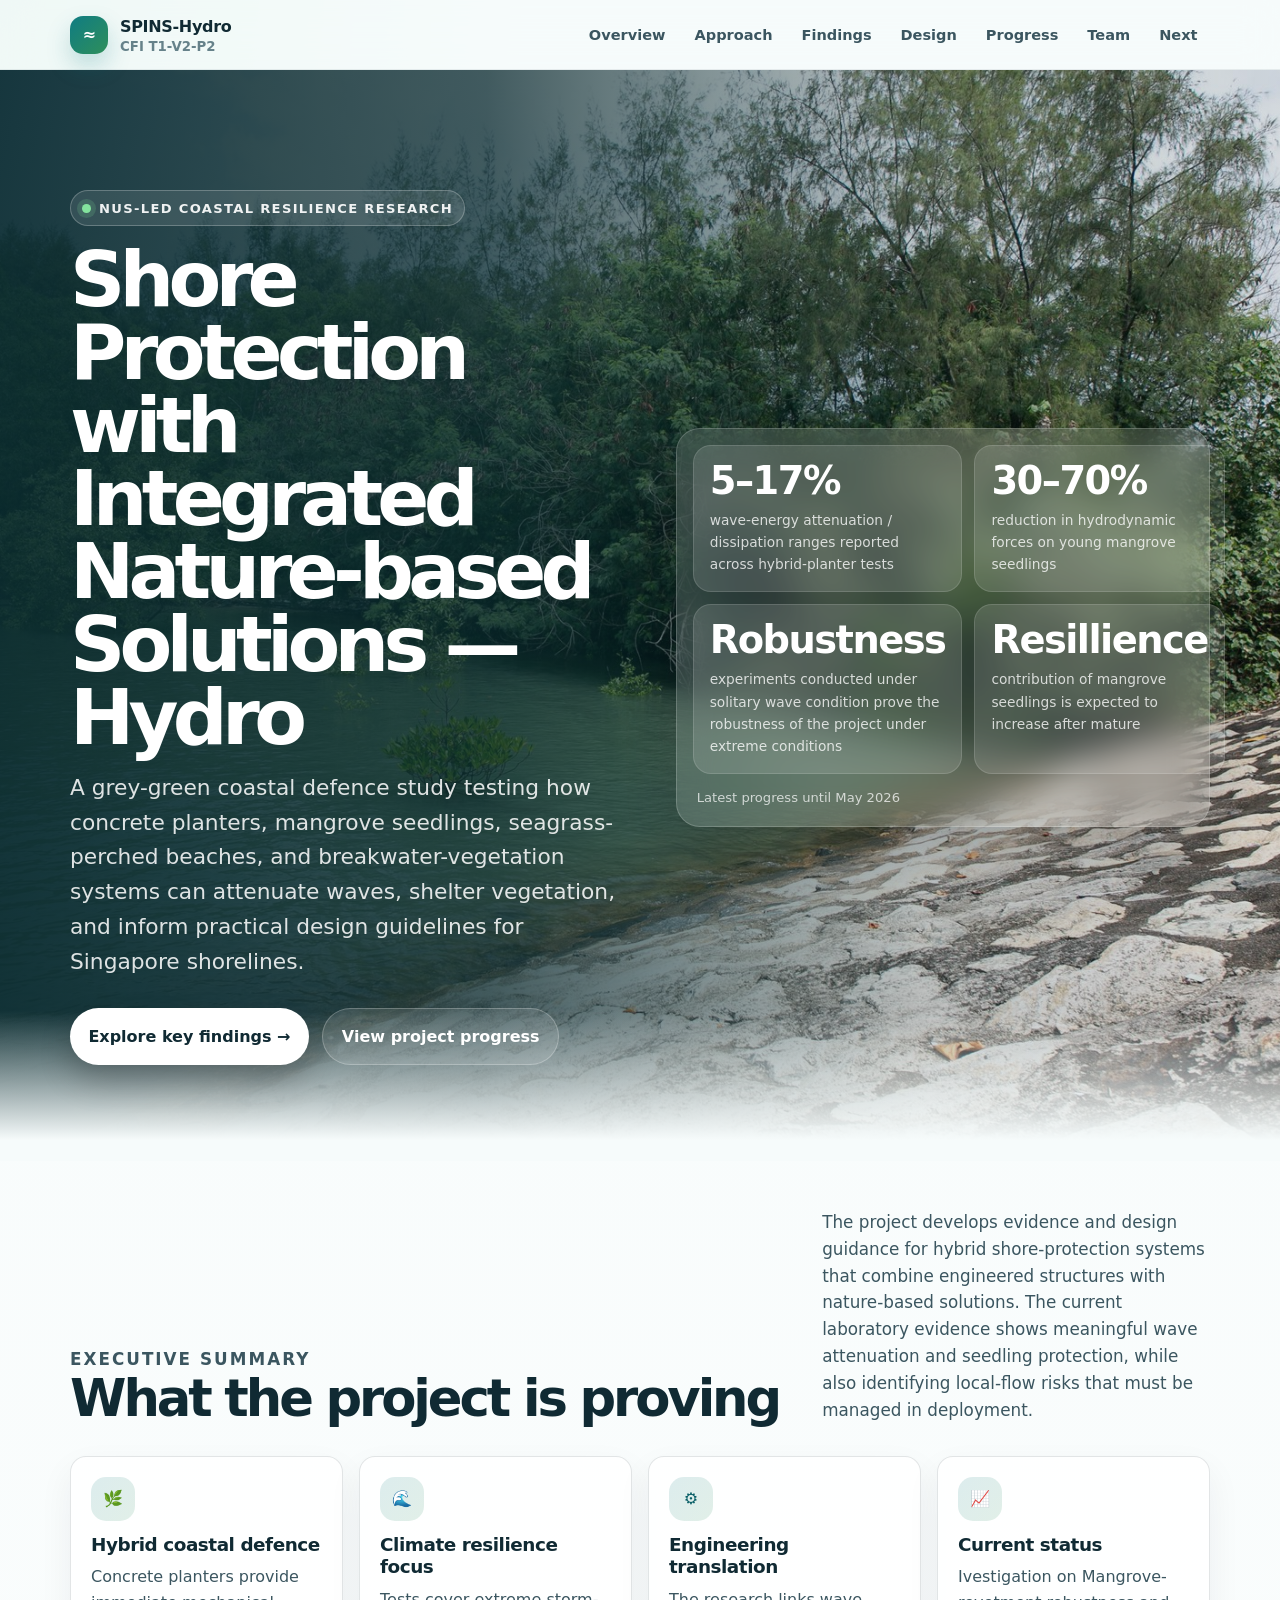
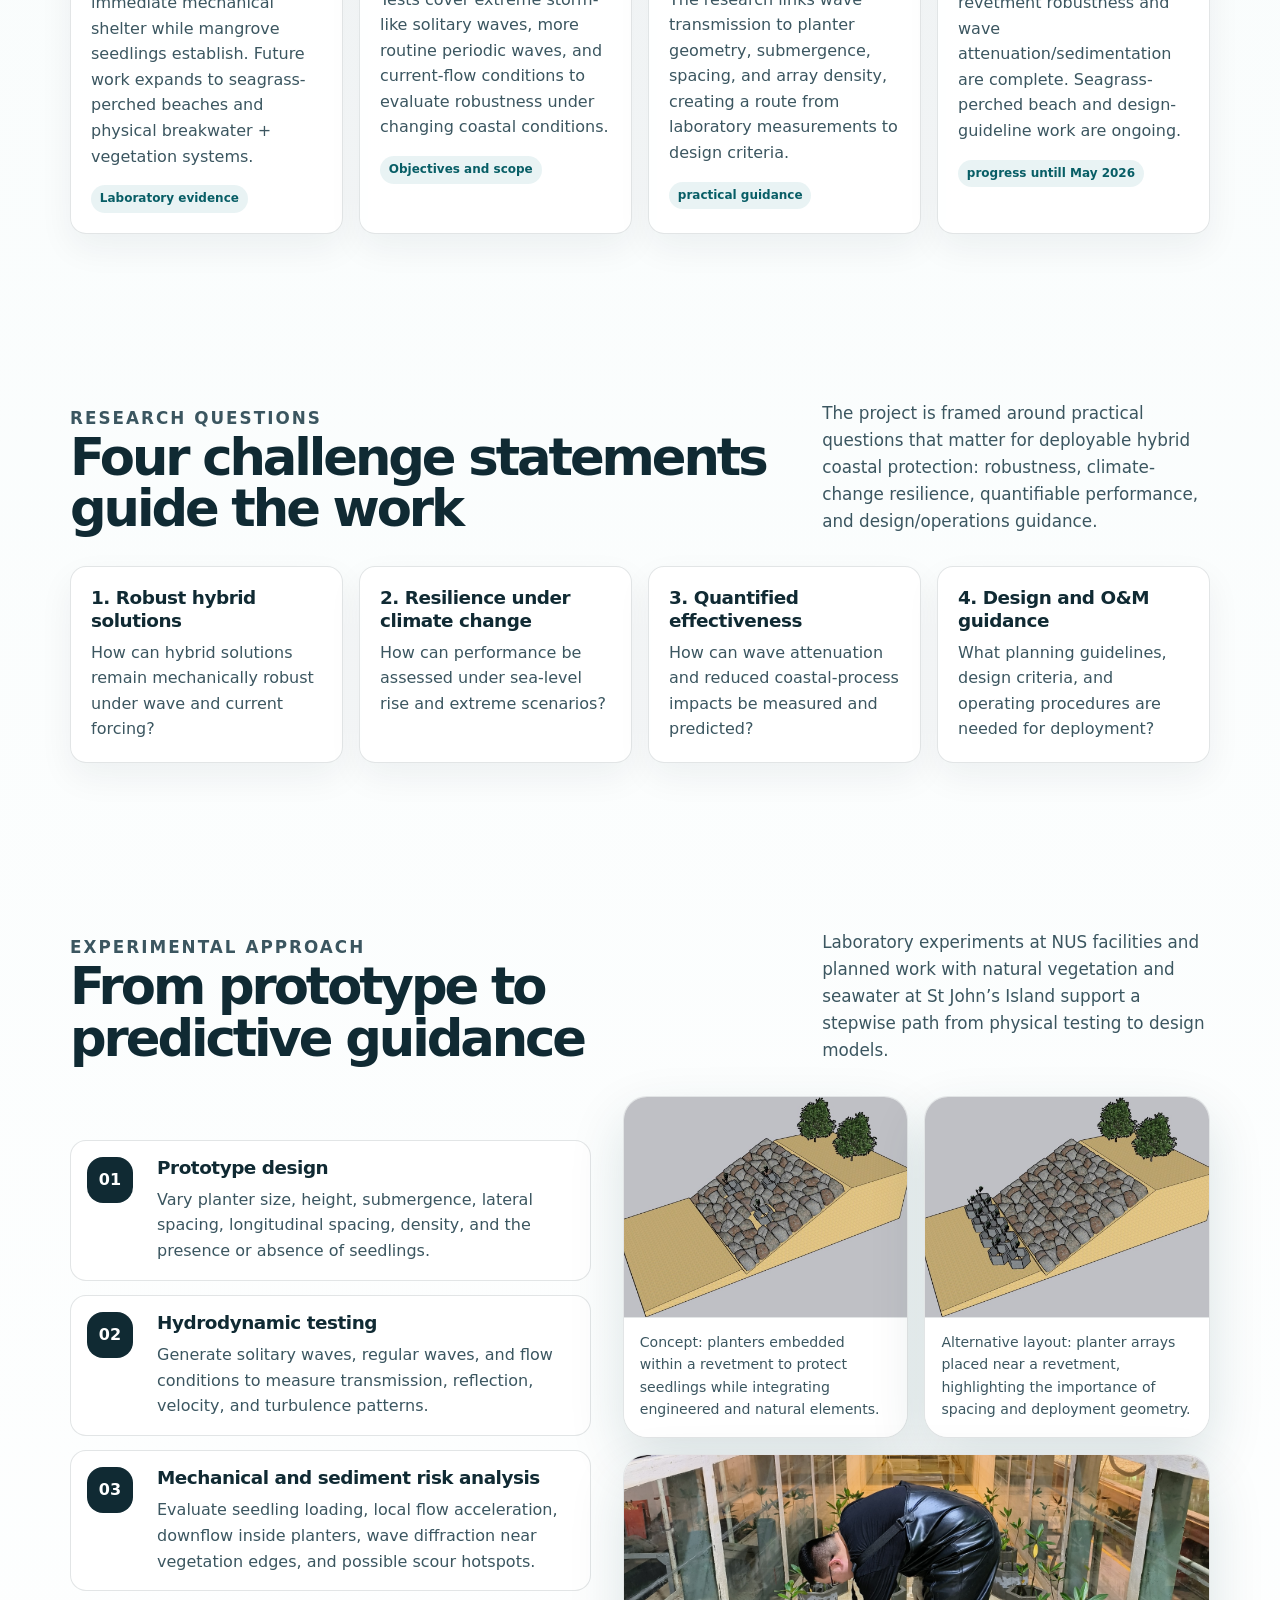
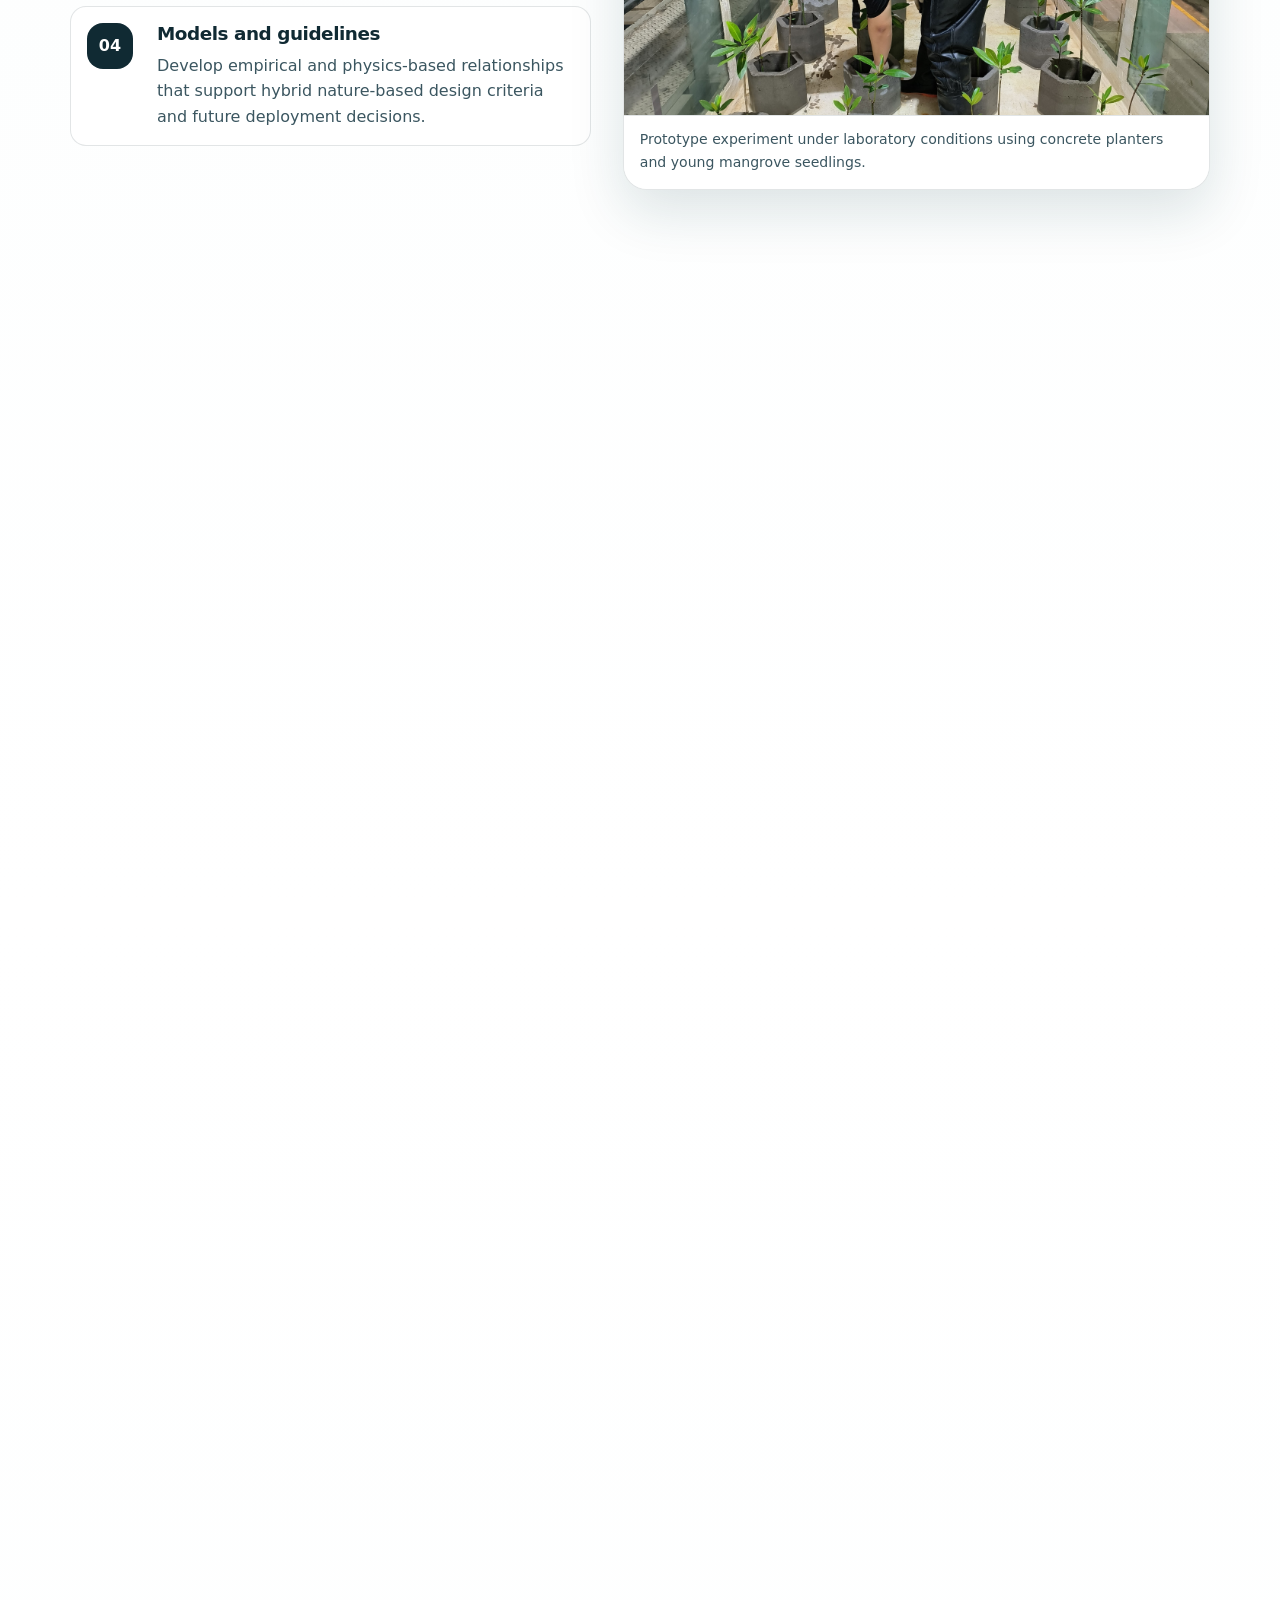
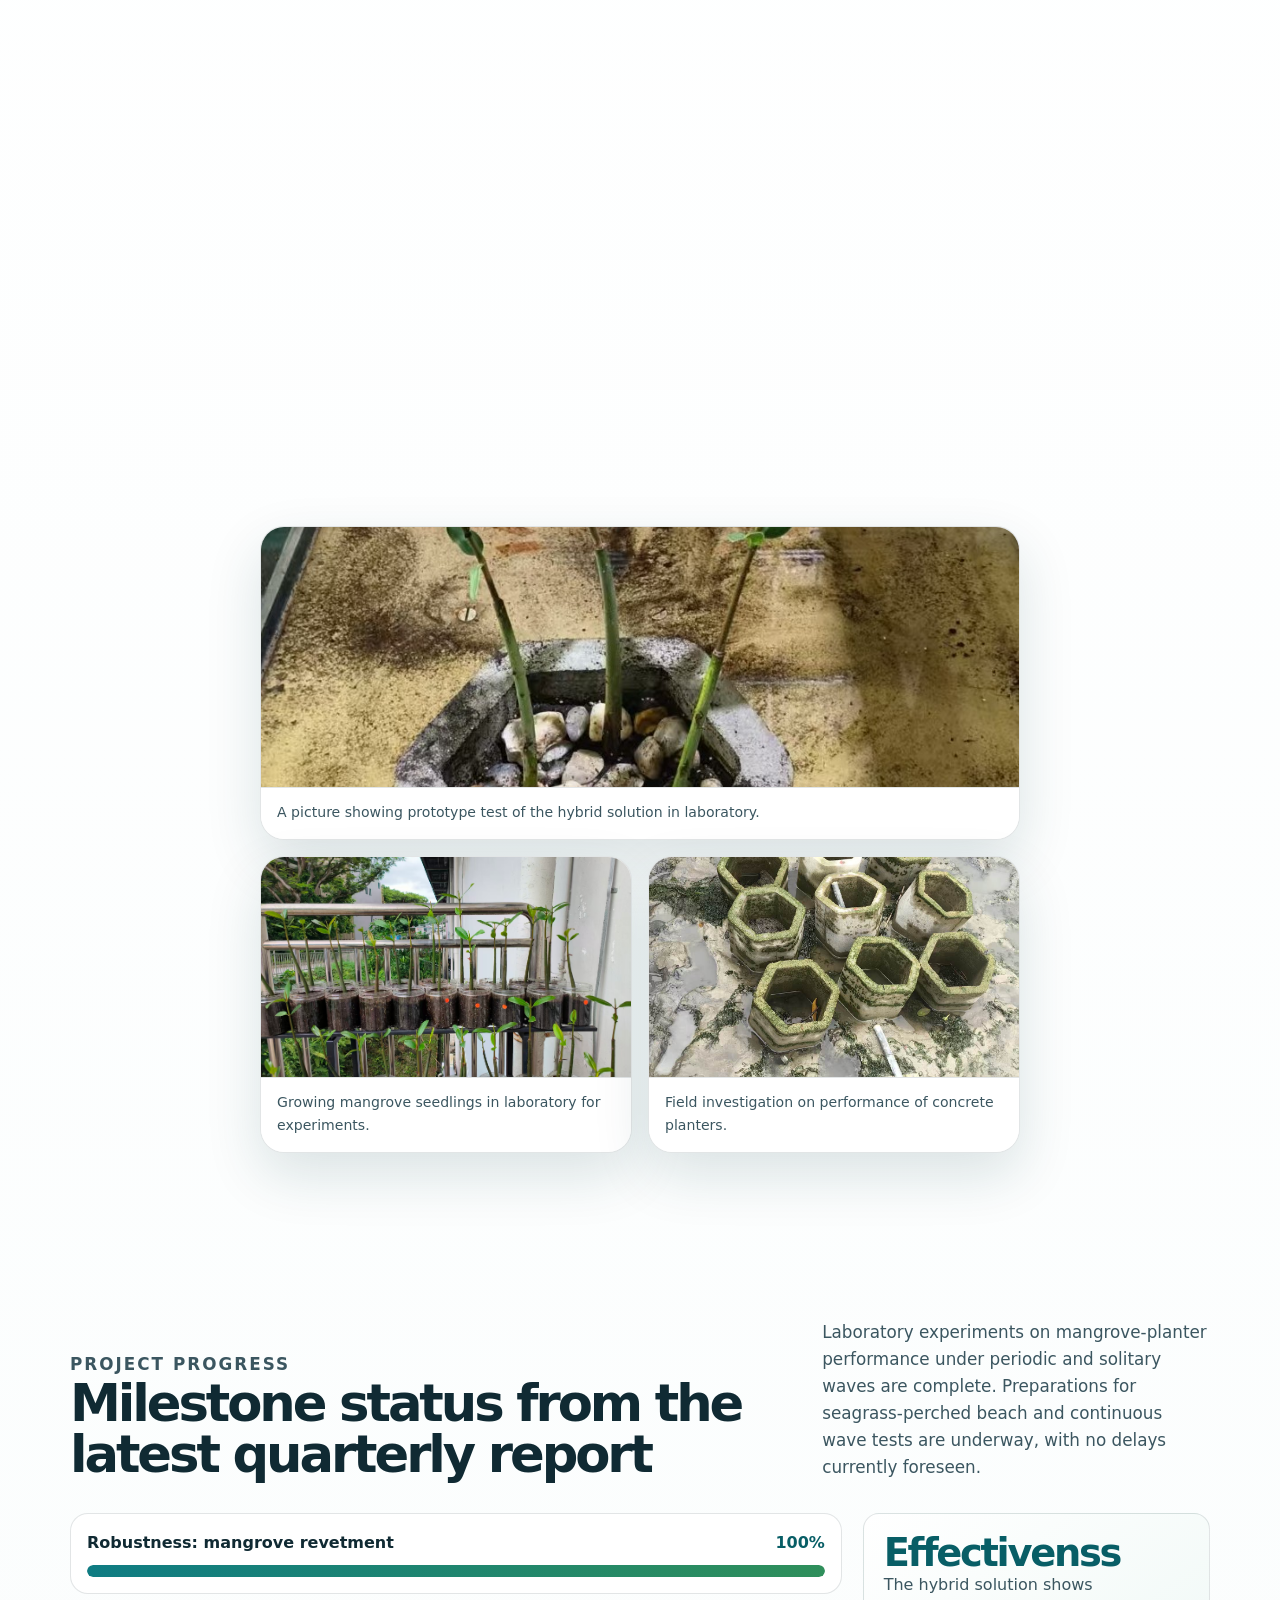
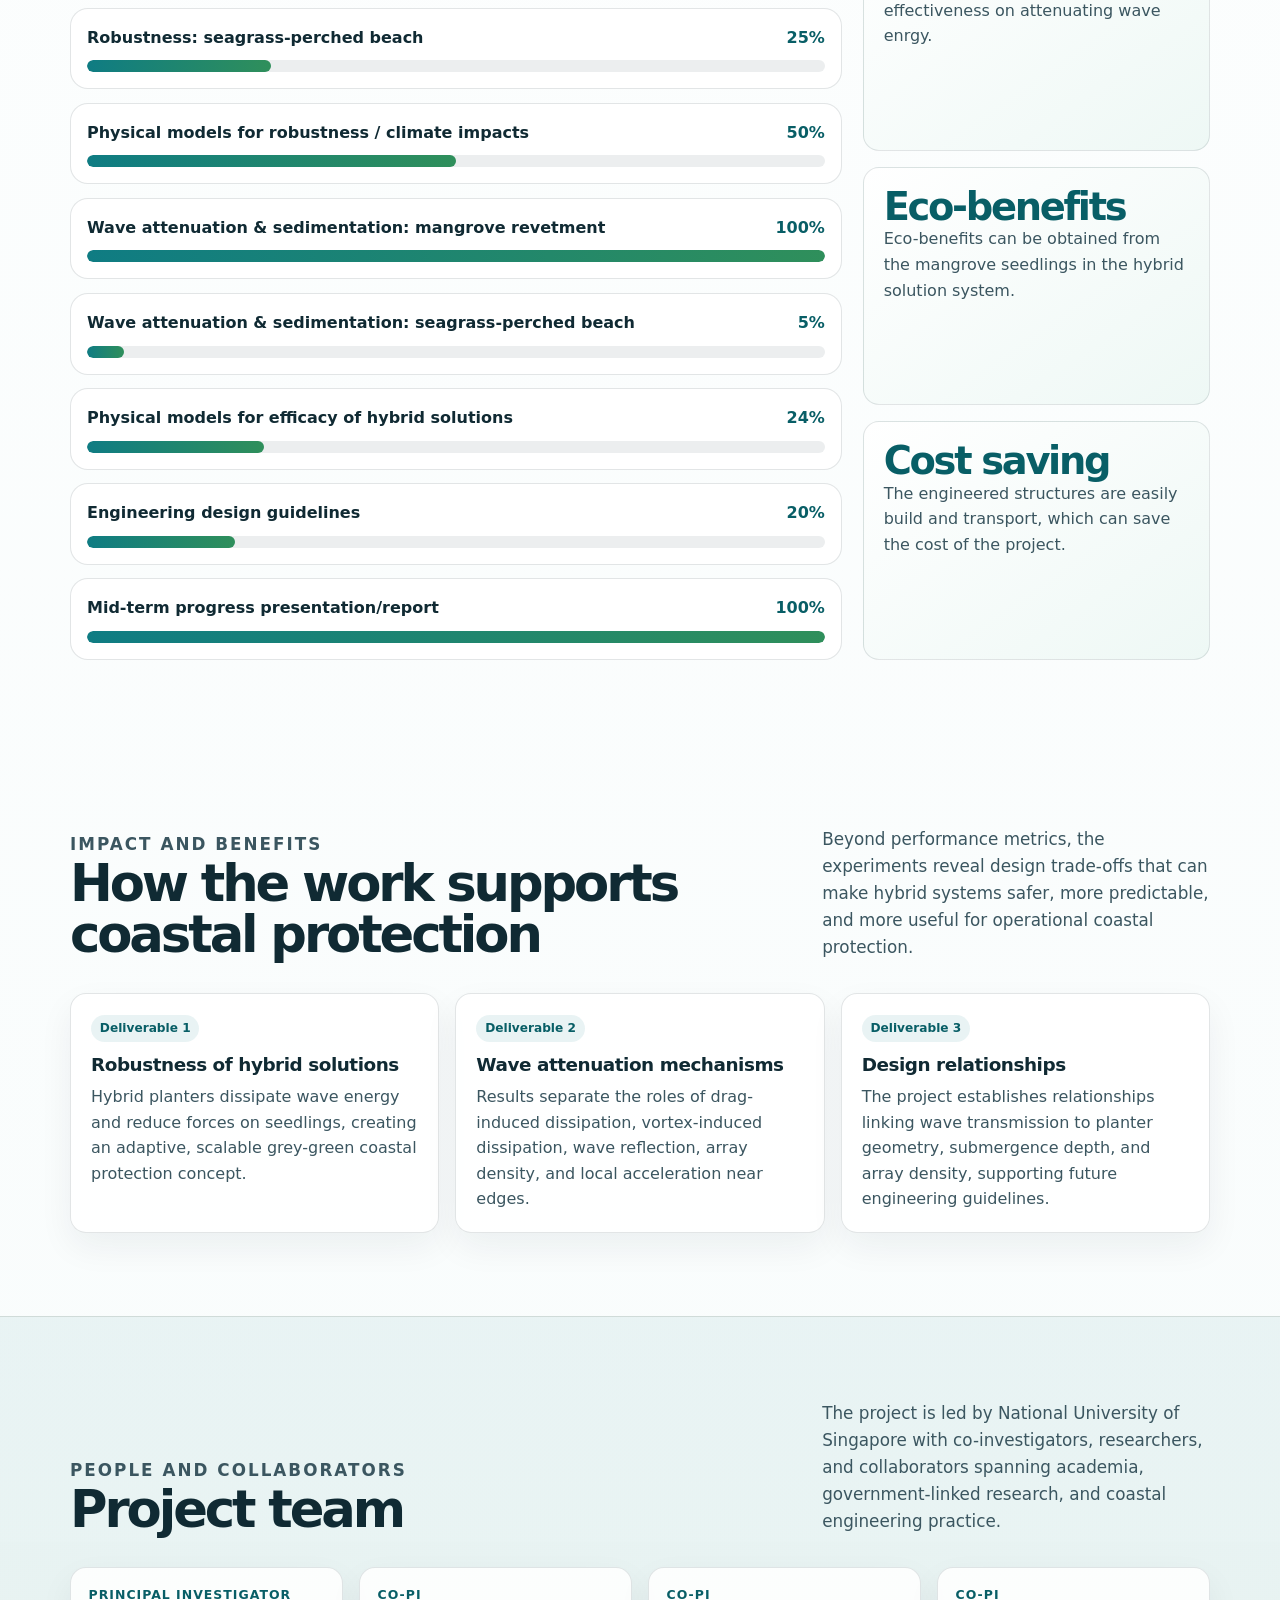
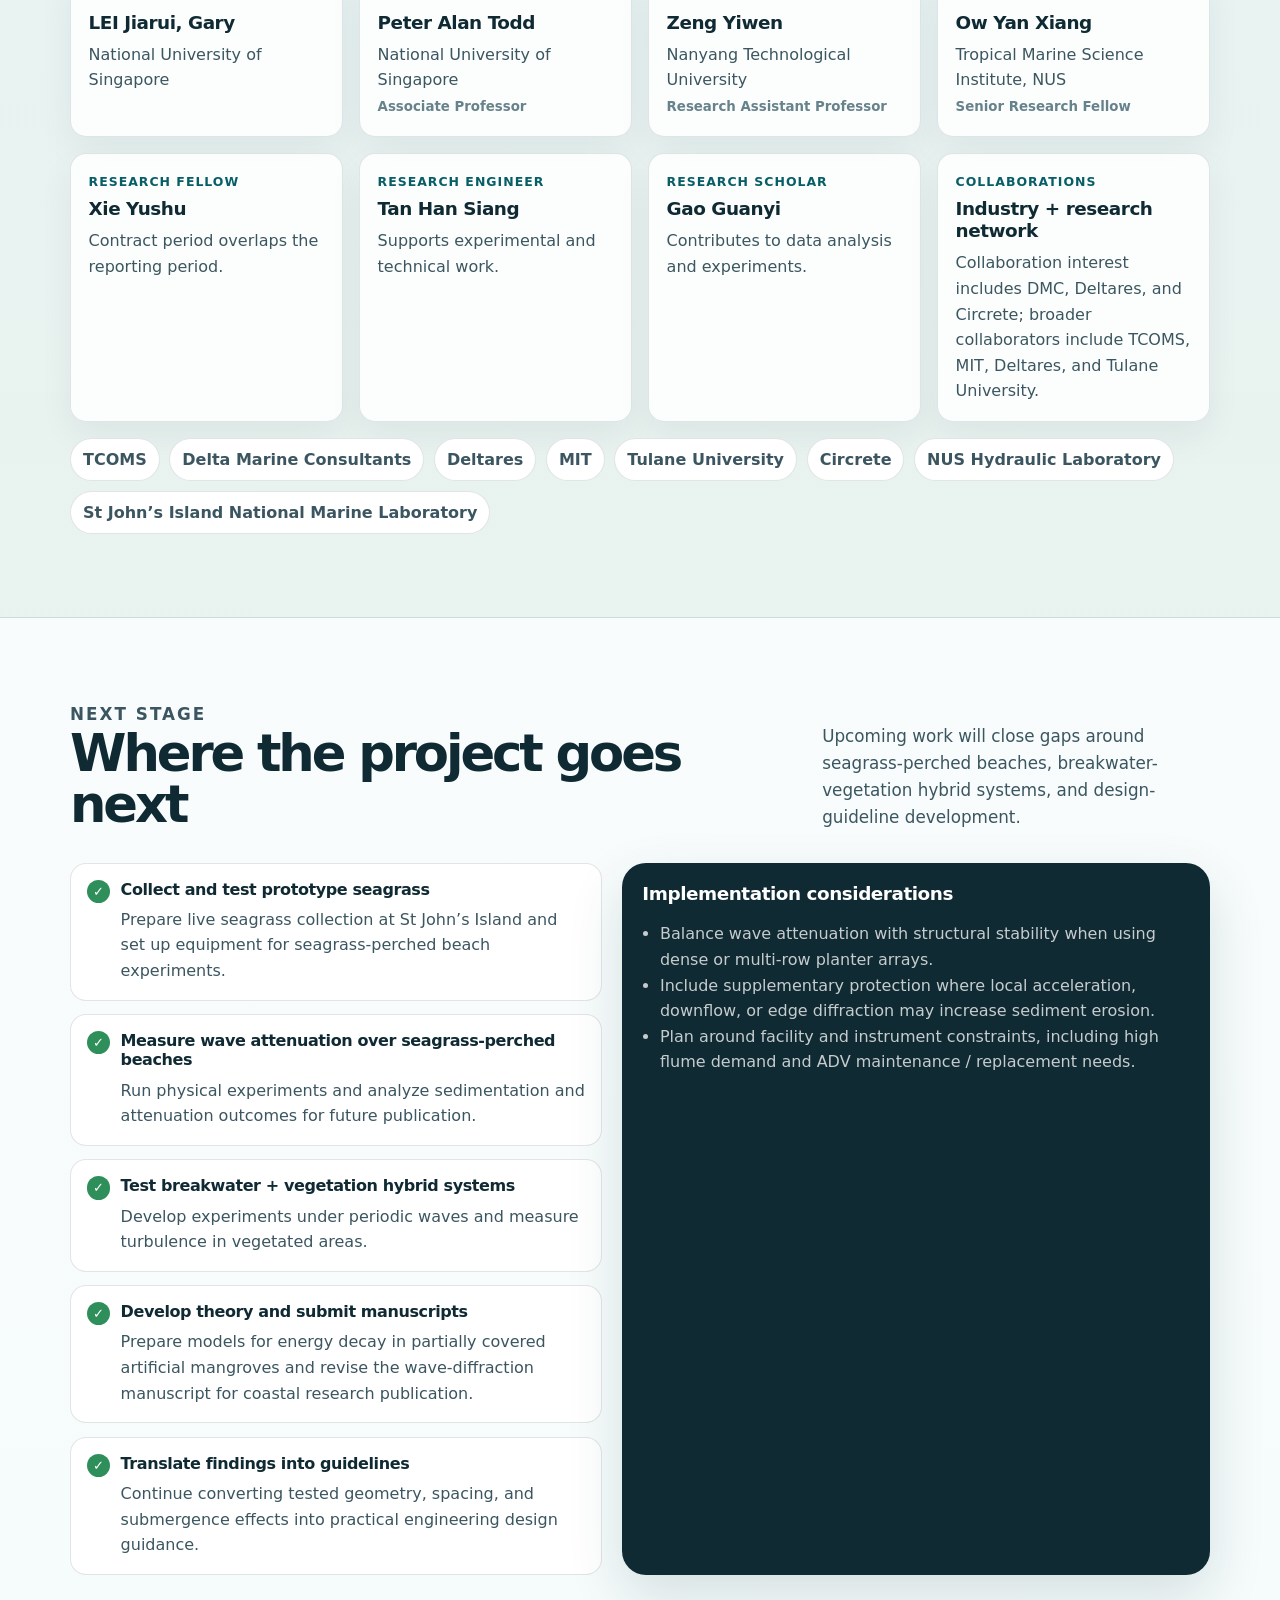
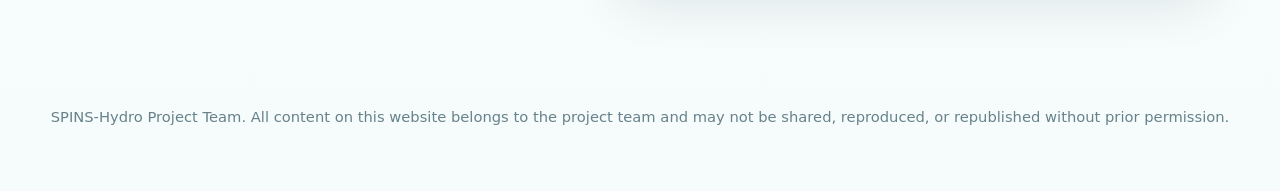
==== commit 74466b36: "index.html" ====
--- a/index.html
+++ b/index.html
@@ -294,7 +294,7 @@
 <article class="team-card reveal"><span class="role">Co-PI</span><h3>Peter Alan Todd</h3><p>National University of Singapore<br/><small>Associate Professor</small></p></article>
 <article class="team-card reveal"><span class="role">Co-PI</span><h3>Zeng Yiwen</h3><p>Nanyang Technological University<br/><small>Research Assistant Professor</small></p></article>
 <article class="team-card reveal"><span class="role">Co-PI</span><h3>Ow Yan Xiang</h3><p>Tropical Marine Science Institute, NUS<br/><small>Senior Research Fellow</small></p></article>
-<article class="team-card reveal"><span class="role">Research Fellow</span><h3>Dr Xie Yushu</h3><p>Contract period overlaps the reporting period.</p></article>
+<article class="team-card reveal"><span class="role">Research Fellow</span><h3>Xie Yushu</h3><p>Contract period overlaps the reporting period.</p></article>
 <article class="team-card reveal"><span class="role">Research Engineer</span><h3>Tan Han Siang</h3><p>Supports experimental and technical work.</p></article>
 <article class="team-card reveal"><span class="role">Research Scholar</span><h3>Gao Guanyi</h3><p>Contributes to data analysis and experiments.</p></article>
 <article class="team-card reveal"><span class="role">Collaborations</span><h3>Industry + research network</h3><p>Collaboration interest includes DMC, Deltares, and Circrete; broader collaborators include TCOMS, MIT, Deltares, and Tulane University.</p></article>
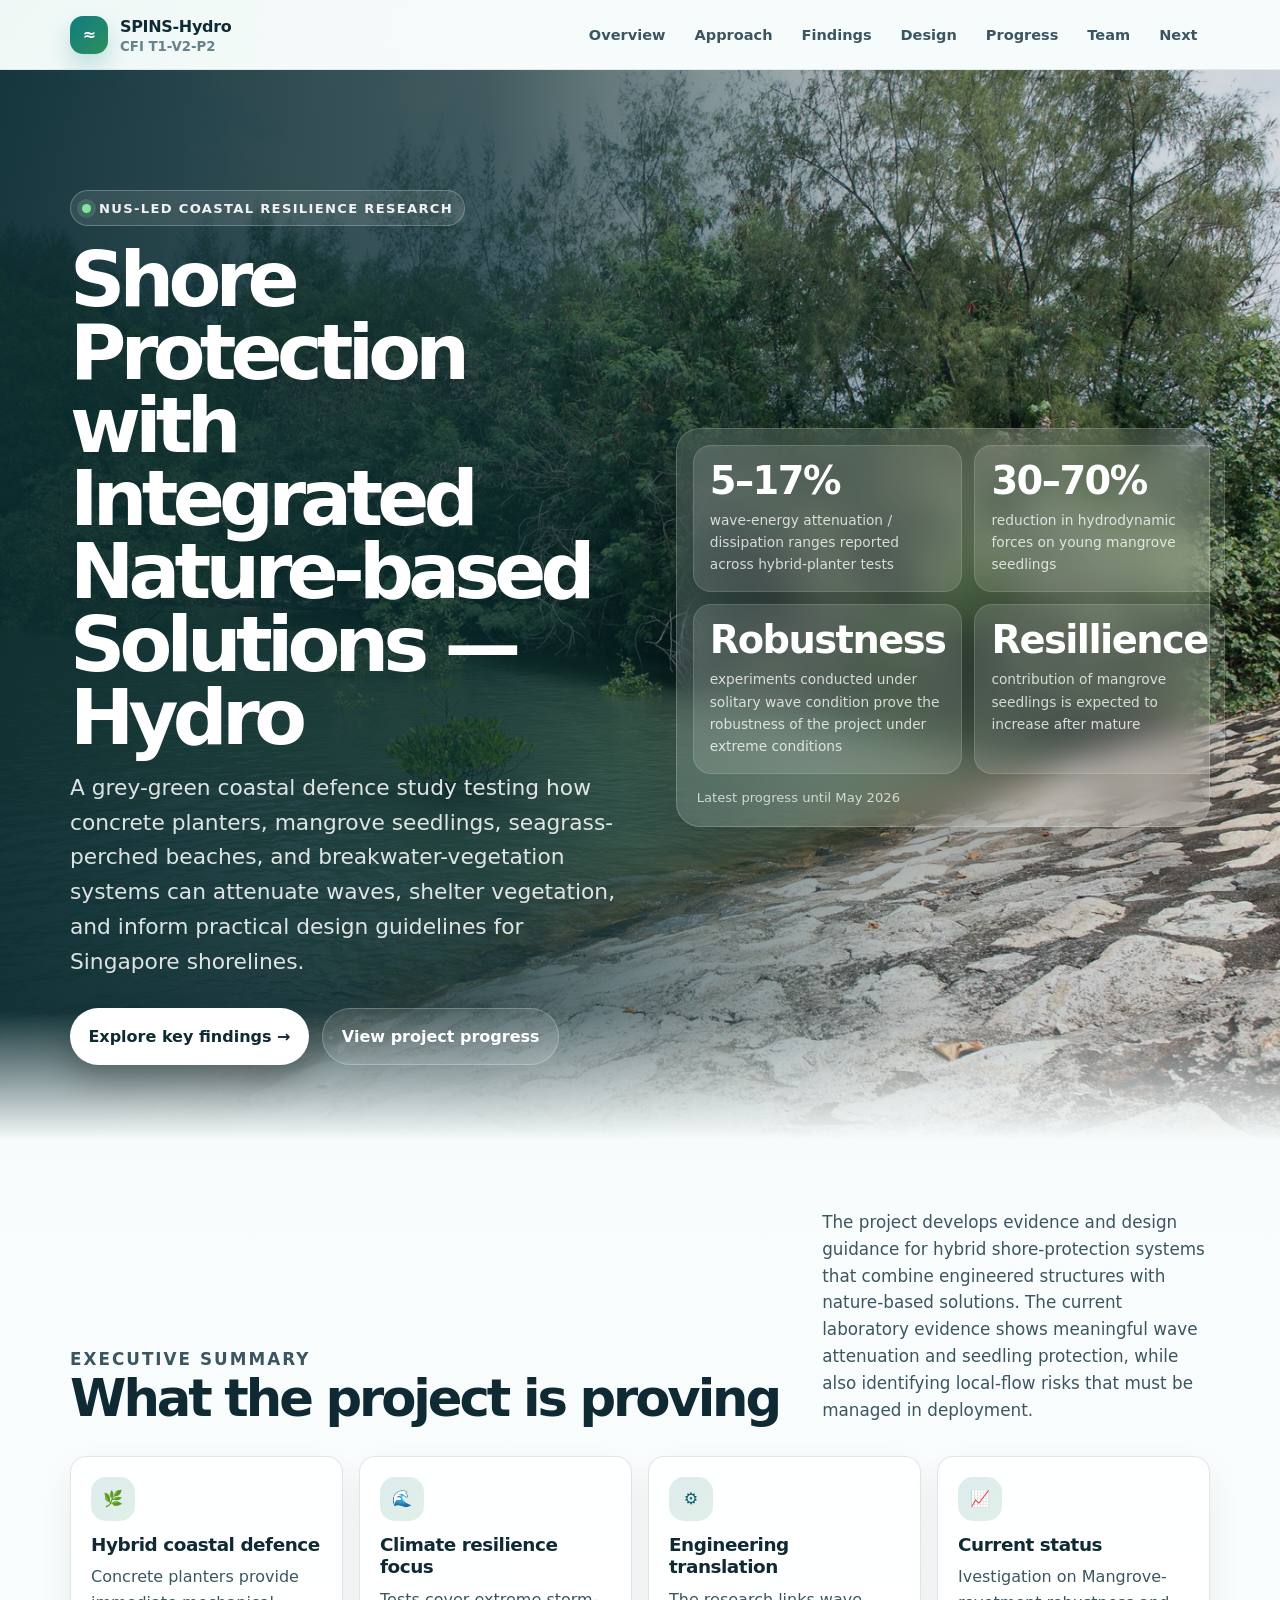
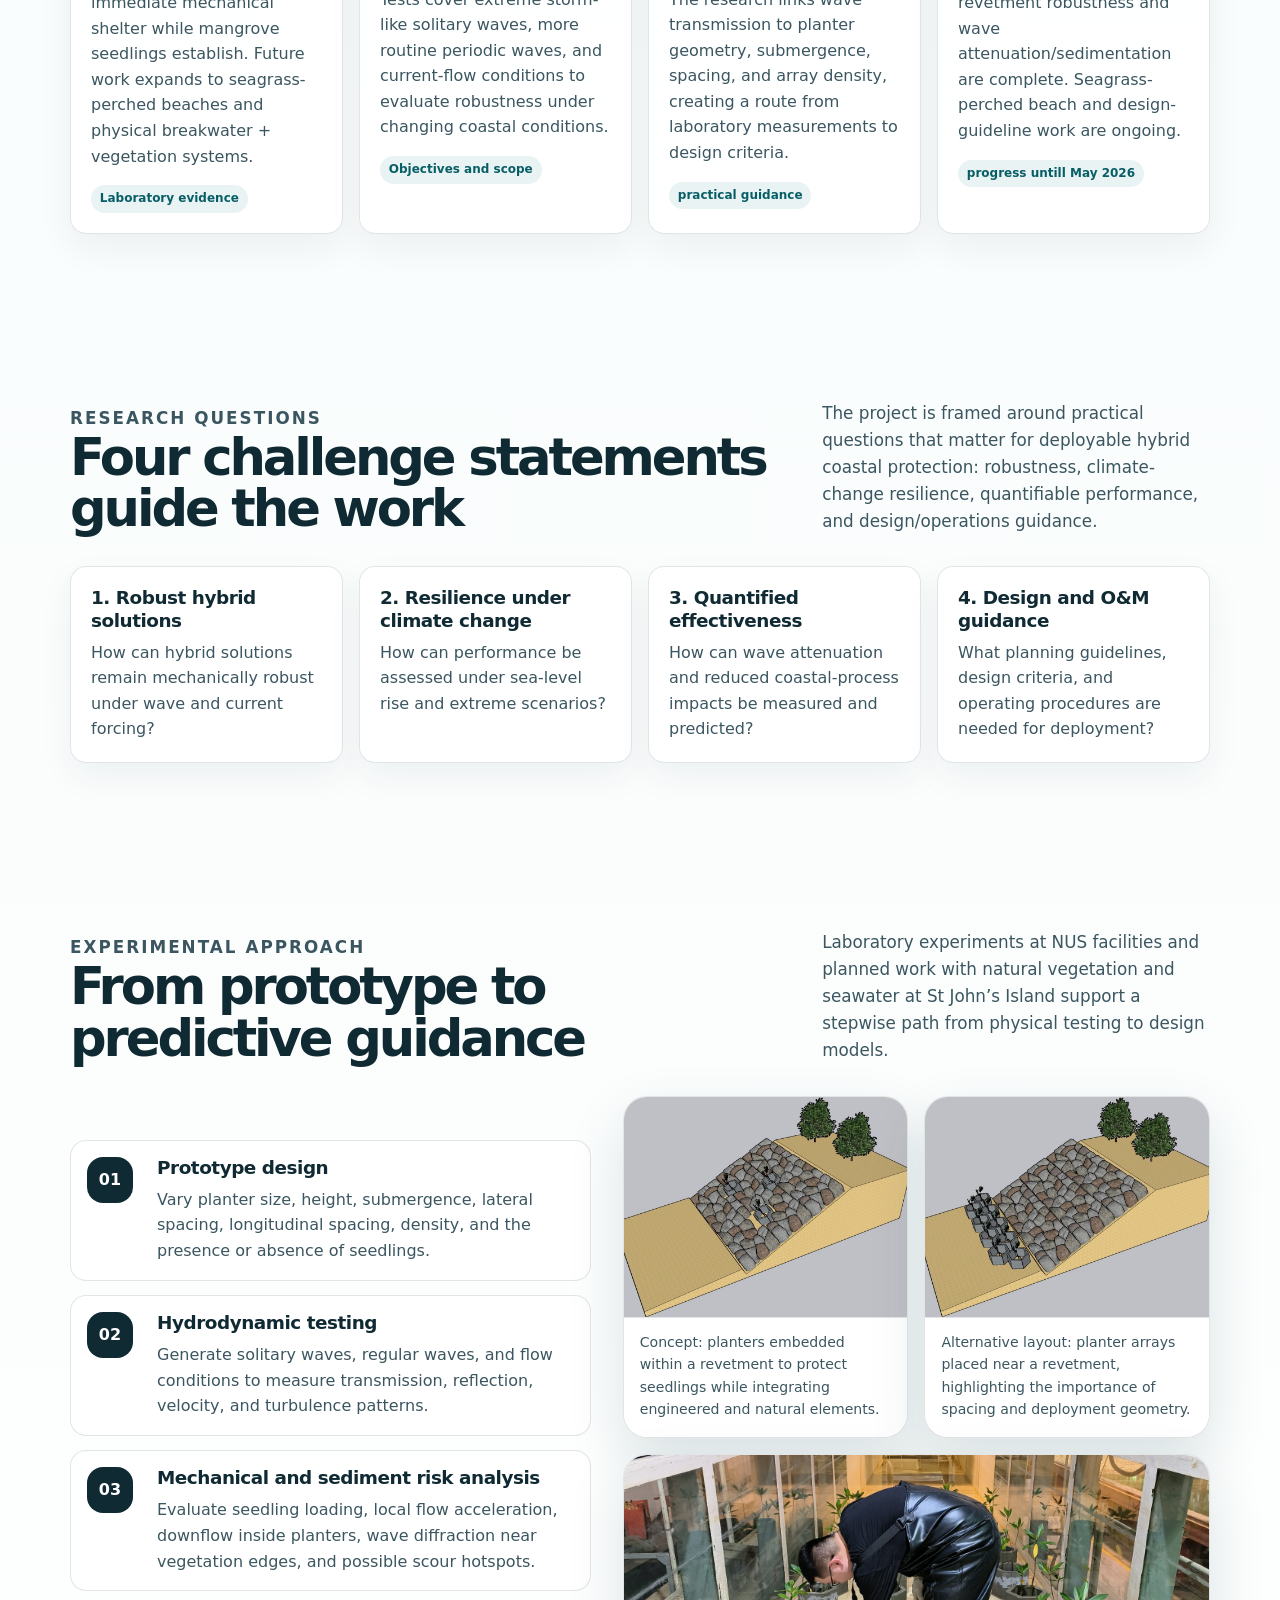
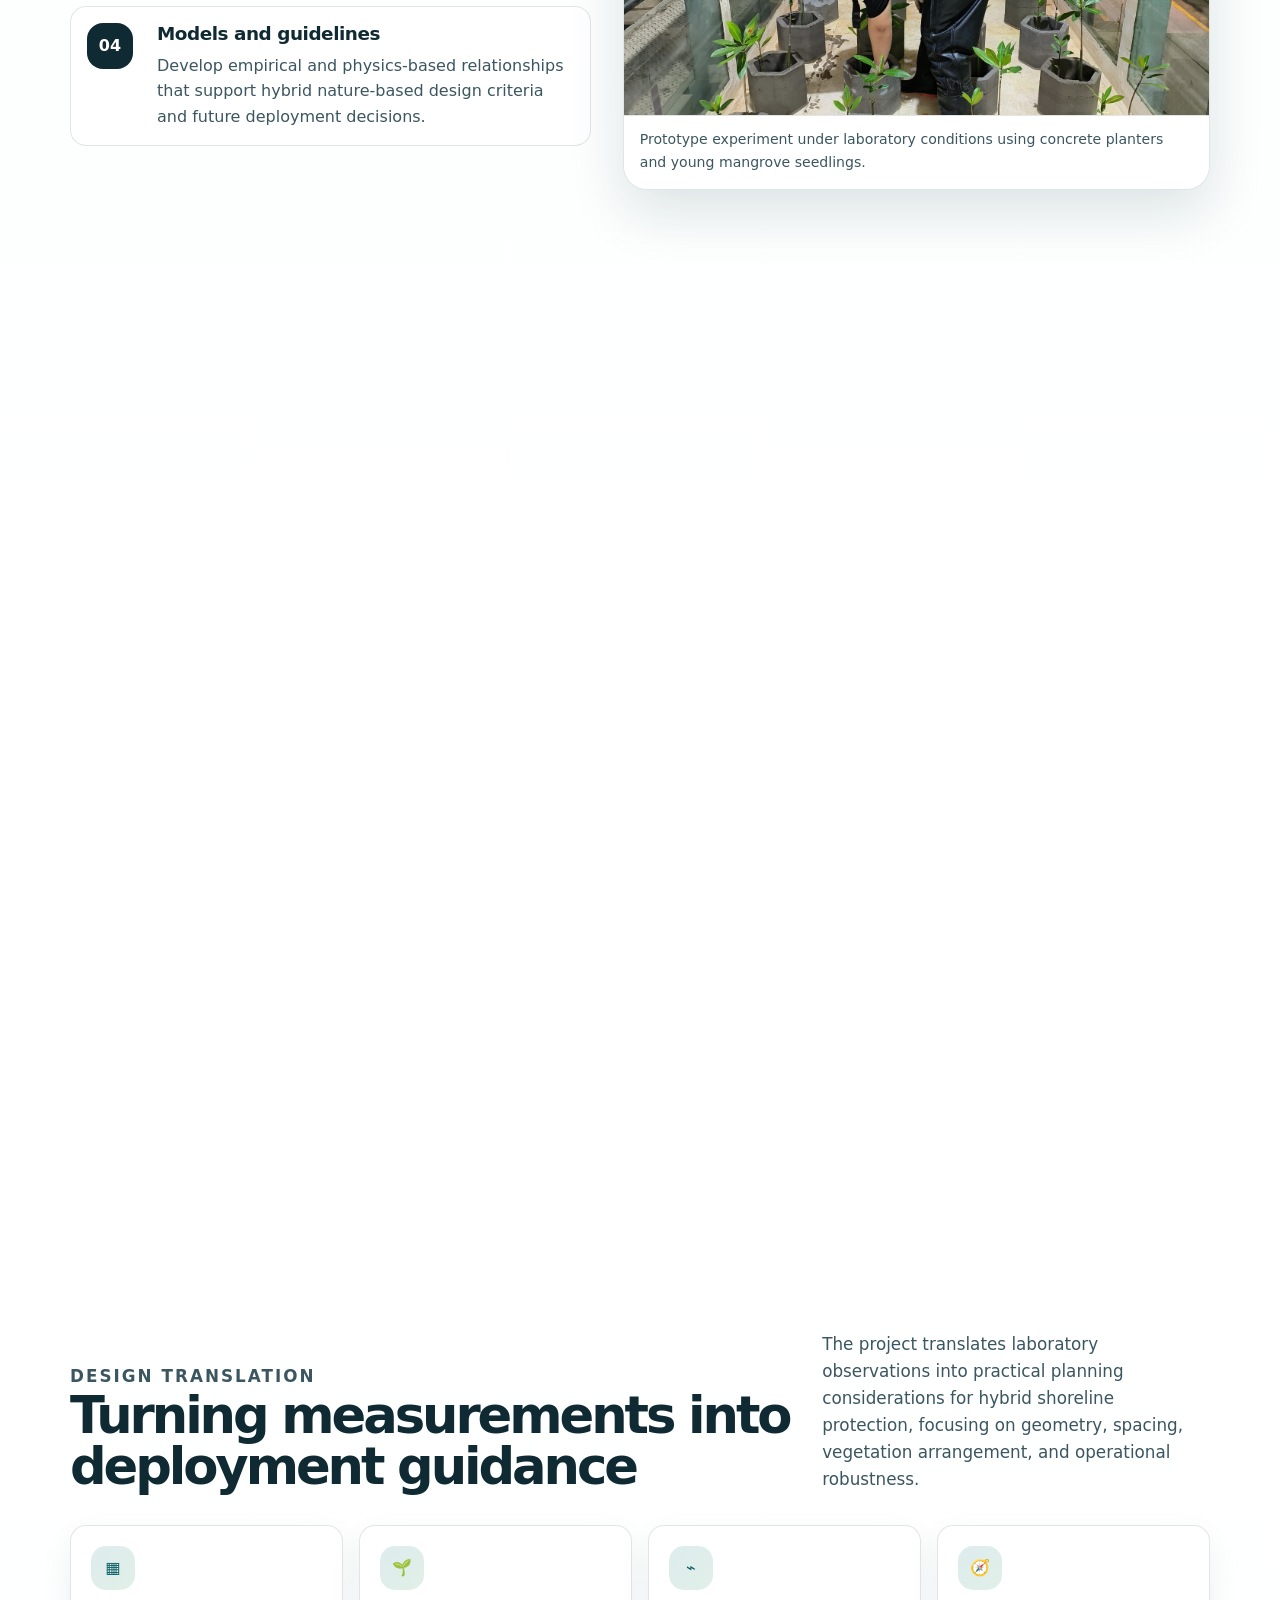
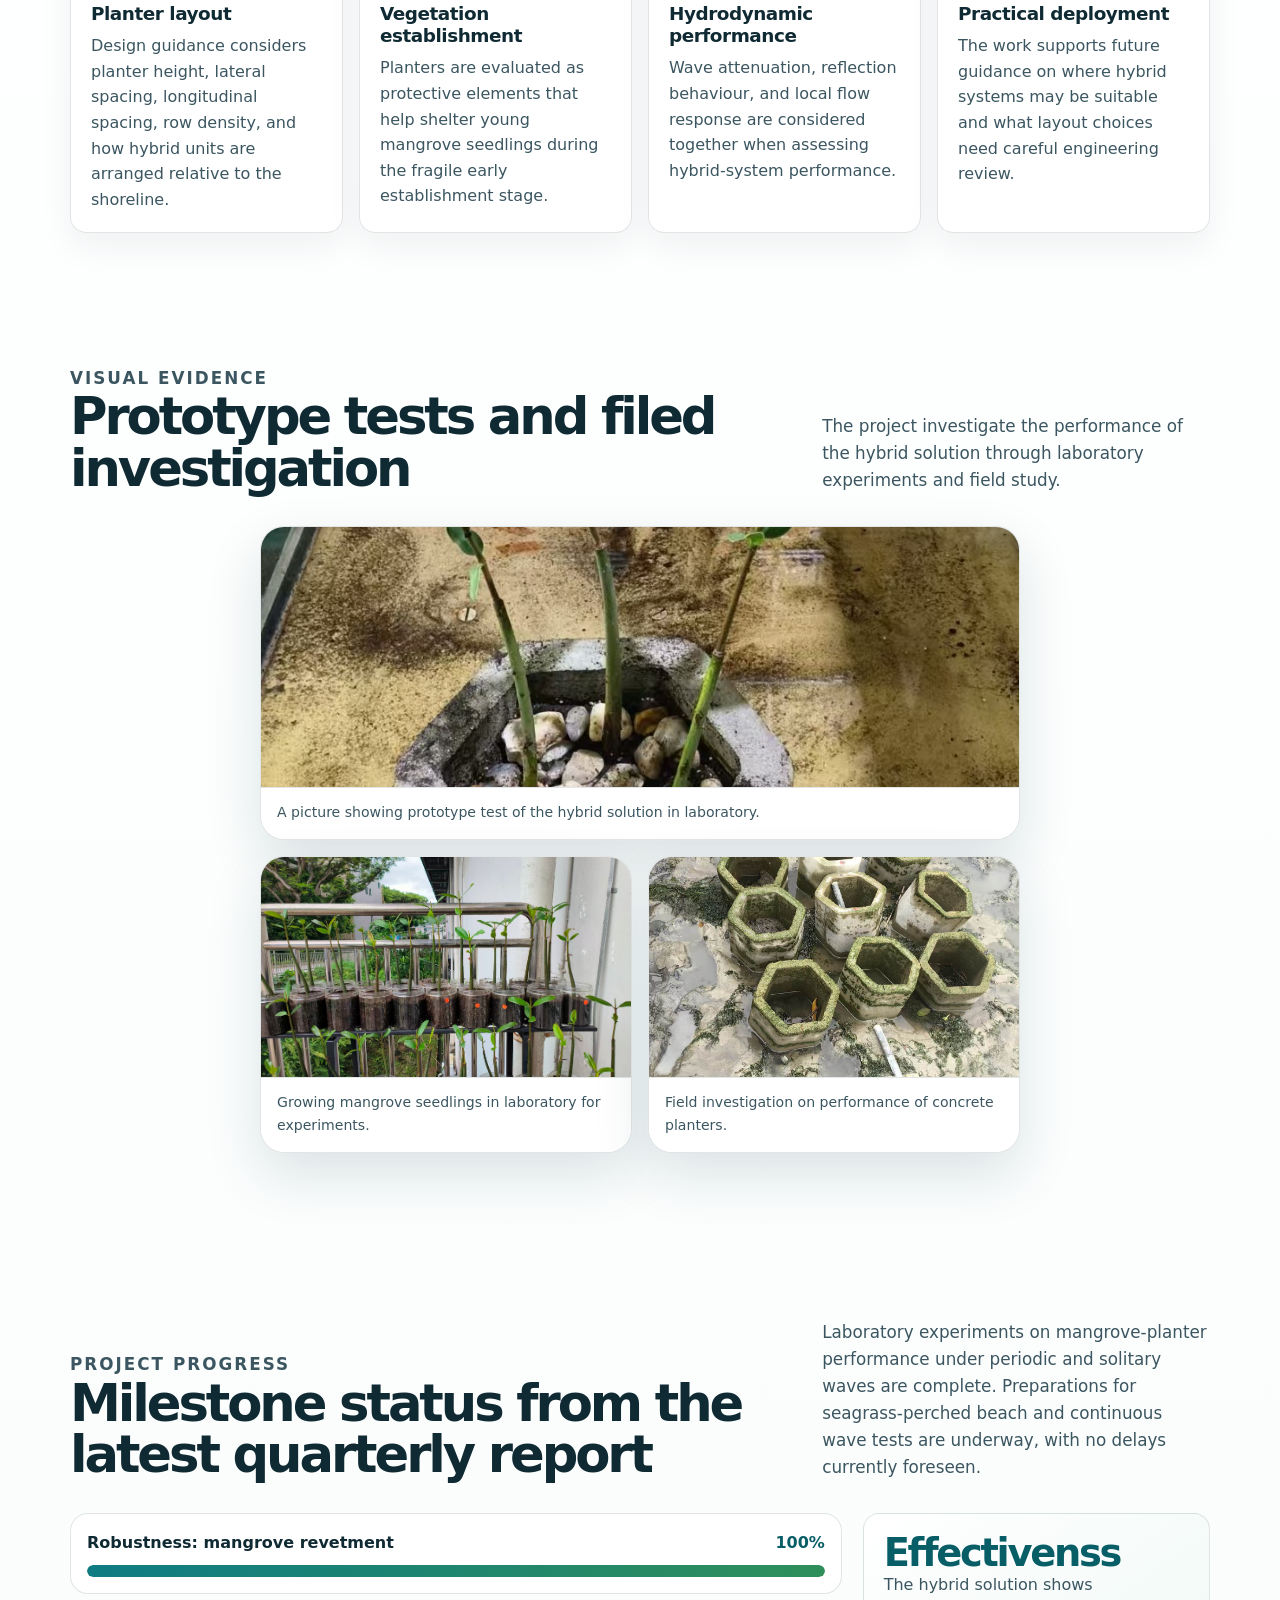
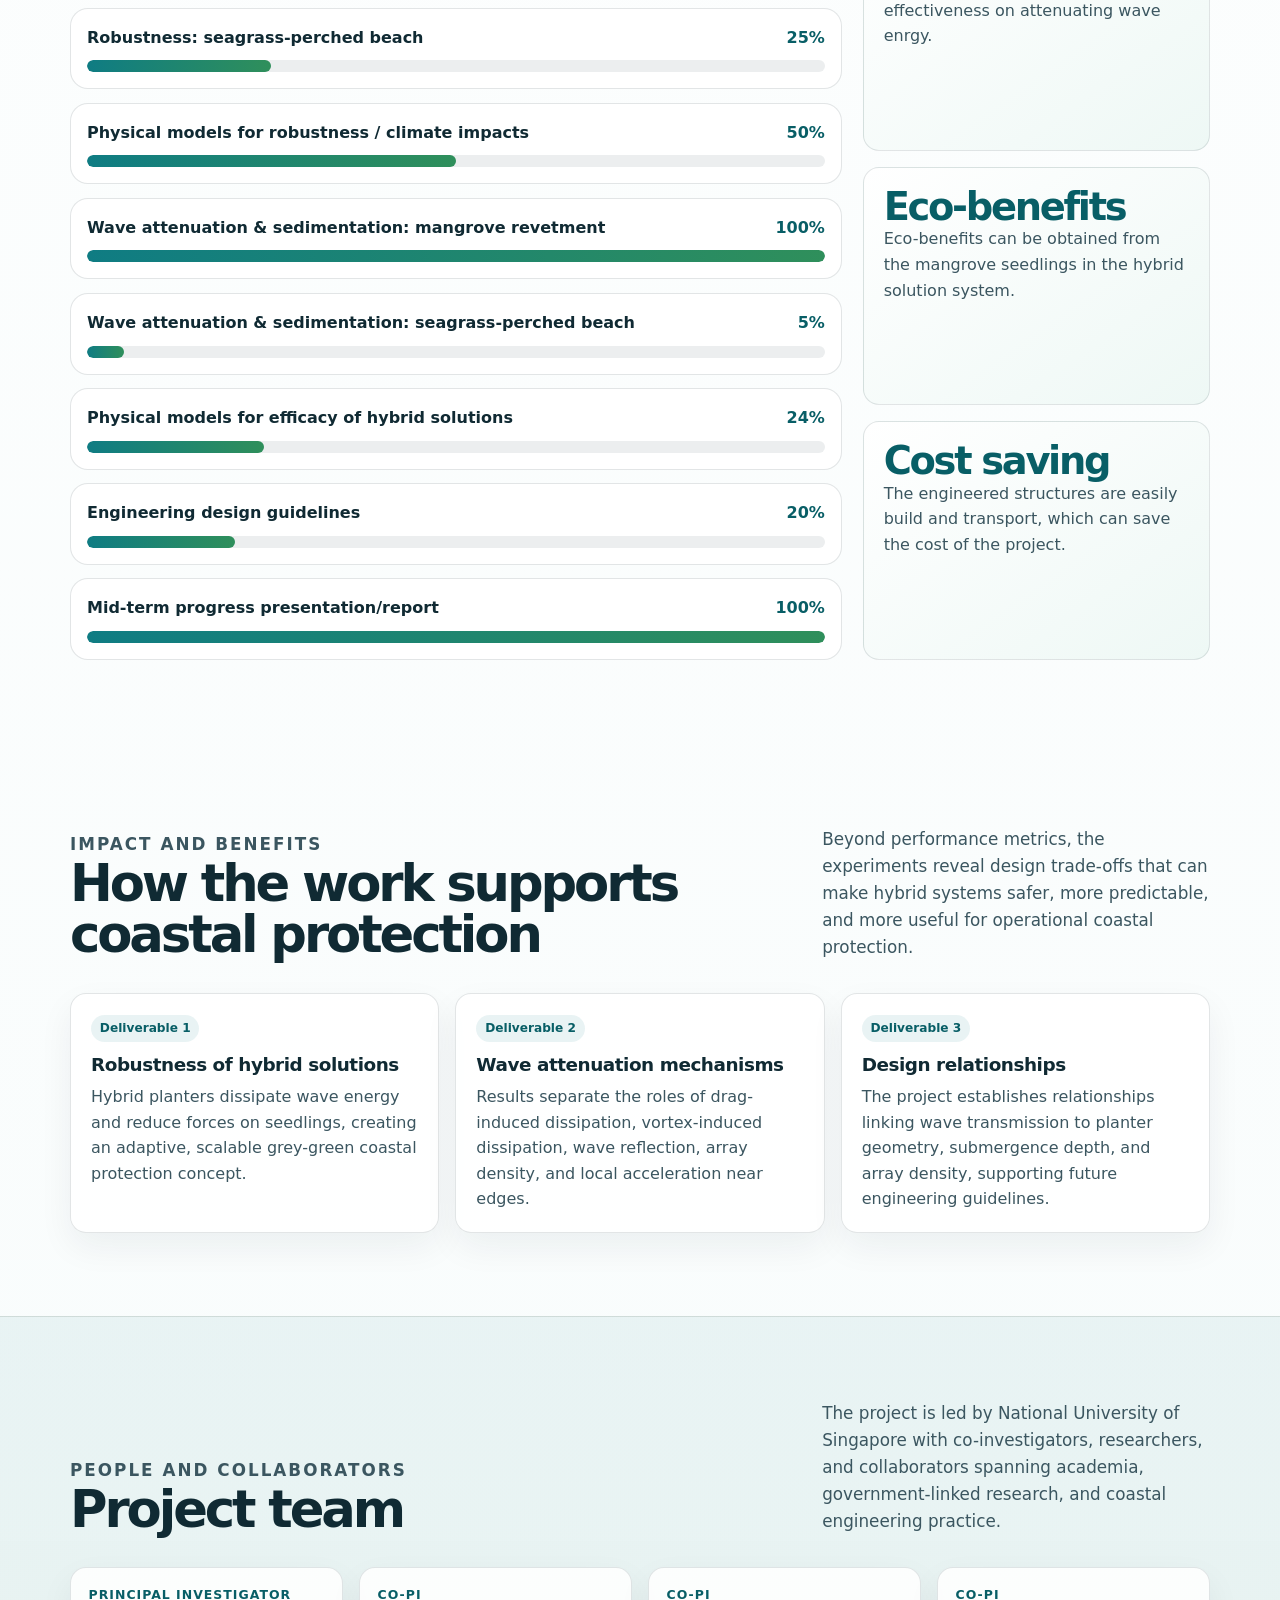
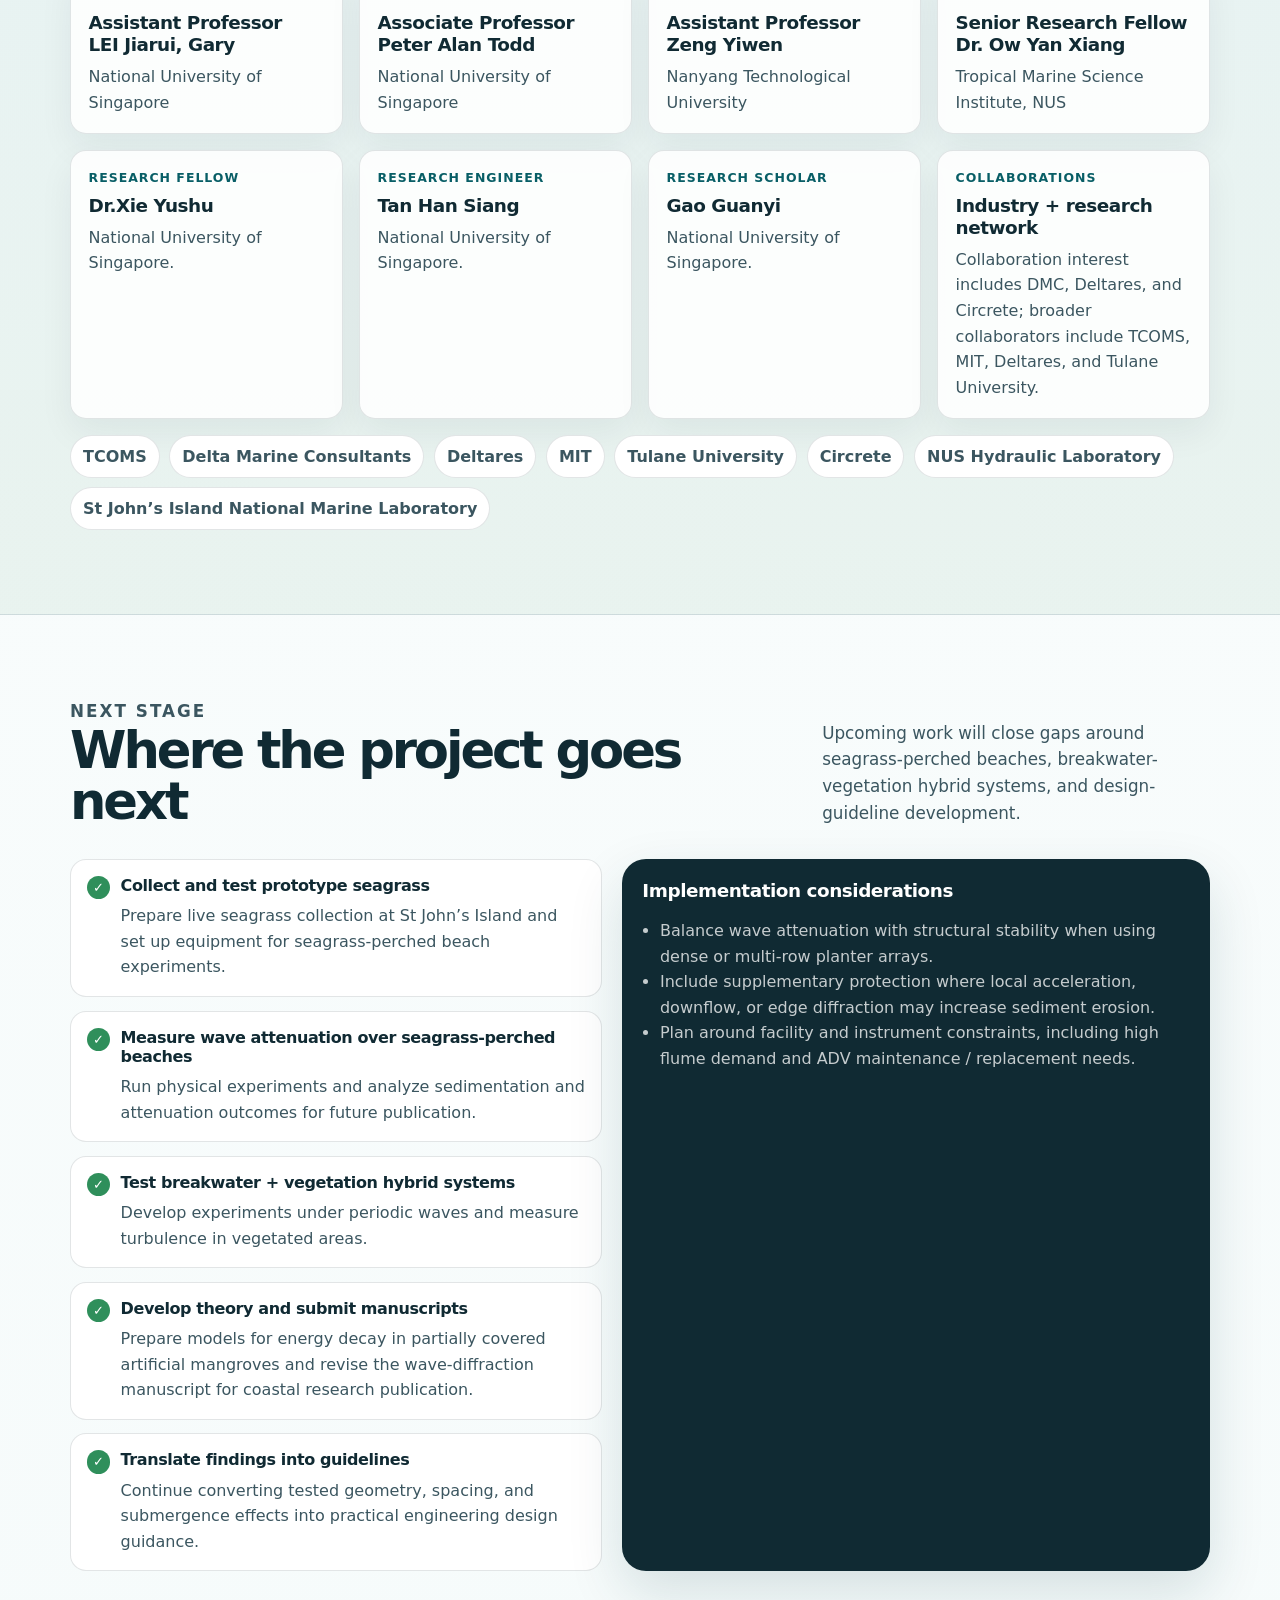
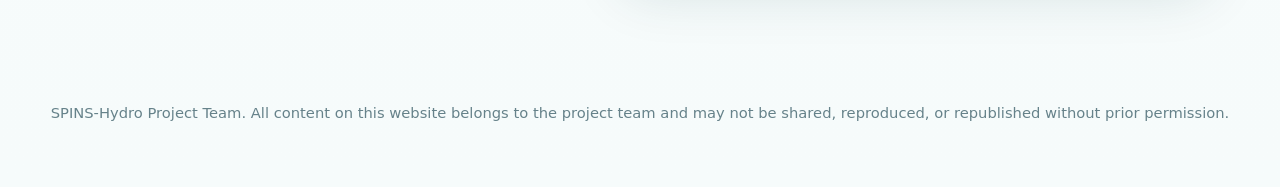
==== commit 038ad6c7: "Add files via upload" ====
--- a/index.html
+++ b/index.html
@@ -290,13 +290,13 @@
 <p>The project is led by National University of Singapore with co-investigators, researchers, and collaborators spanning academia, government-linked research, and coastal engineering practice.</p>
 </div>
 <div class="team-grid">
-<article class="team-card reveal"><span class="role">Principal Investigator</span><h3>LEI Jiarui, Gary</h3><p>National University of Singapore</p></article>
-<article class="team-card reveal"><span class="role">Co-PI</span><h3>Peter Alan Todd</h3><p>National University of Singapore<br/><small>Associate Professor</small></p></article>
-<article class="team-card reveal"><span class="role">Co-PI</span><h3>Zeng Yiwen</h3><p>Nanyang Technological University<br/><small>Research Assistant Professor</small></p></article>
-<article class="team-card reveal"><span class="role">Co-PI</span><h3>Ow Yan Xiang</h3><p>Tropical Marine Science Institute, NUS<br/><small>Senior Research Fellow</small></p></article>
-<article class="team-card reveal"><span class="role">Research Fellow</span><h3>Xie Yushu</h3><p>Contract period overlaps the reporting period.</p></article>
-<article class="team-card reveal"><span class="role">Research Engineer</span><h3>Tan Han Siang</h3><p>Supports experimental and technical work.</p></article>
-<article class="team-card reveal"><span class="role">Research Scholar</span><h3>Gao Guanyi</h3><p>Contributes to data analysis and experiments.</p></article>
+<article class="team-card reveal"><span class="role">Principal Investigator</span><h3>Assistant Professor<br/>LEI Jiarui, Gary</h3><p>National University of Singapore</p></article>
+<article class="team-card reveal"><span class="role">Co-PI</span><h3>Associate Professor<br/>Peter Alan Todd</h3><p>National University of Singapore</p></article>
+<article class="team-card reveal"><span class="role">Co-PI</span><h3>Assistant Professor<br/>Zeng Yiwen</h3><p>Nanyang Technological University</p></article>
+<article class="team-card reveal"><span class="role">Co-PI</span><h3>Senior Research Fellow<br/>Dr. Ow Yan Xiang</h3><p>Tropical Marine Science Institute, NUS<br/></p></article>
+<article class="team-card reveal"><span class="role">Research Fellow</span><h3>Dr.Xie Yushu</h3><p>National University of Singapore.</p></article>
+<article class="team-card reveal"><span class="role">Research Engineer</span><h3>Tan Han Siang</h3><p>National University of Singapore.</p></article>
+<article class="team-card reveal"><span class="role">Research Scholar</span><h3>Gao Guanyi</h3><p>National University of Singapore.</p></article>
 <article class="team-card reveal"><span class="role">Collaborations</span><h3>Industry + research network</h3><p>Collaboration interest includes DMC, Deltares, and Circrete; broader collaborators include TCOMS, MIT, Deltares, and Tulane University.</p></article>
 </div>
 <div aria-label="Collaborating organizations" class="partner-list reveal">
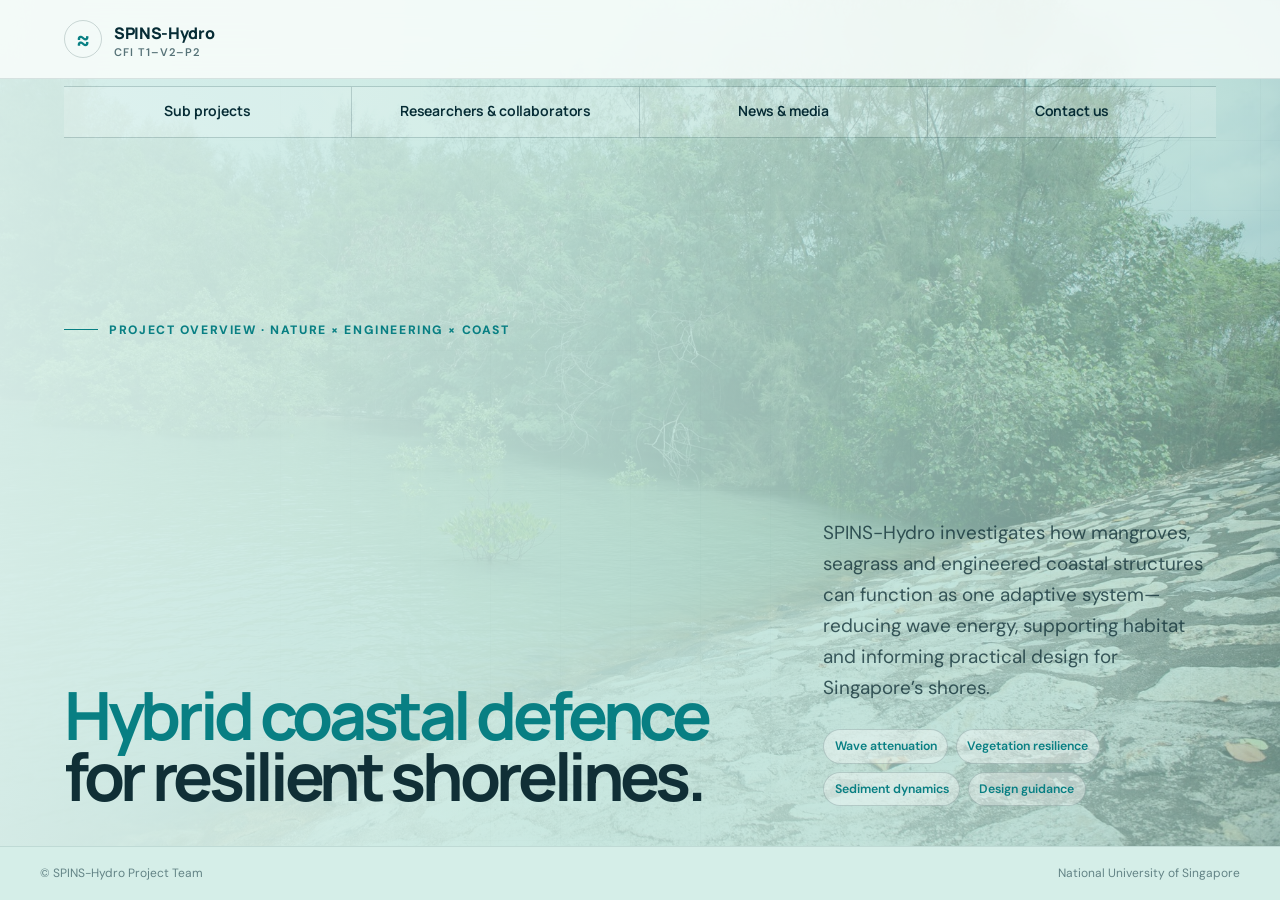
==== commit 7000ed57: "Add files via upload" ====
--- a/index.html
+++ b/index.html
@@ -1,339 +1,41 @@
 <!DOCTYPE html>
-
 <html lang="en">
 <head>
-<meta charset="utf-8"/>
-<meta content="width=device-width, initial-scale=1" name="viewport"/>
-<title>SPINS-Hydro | Integrated Nature-based Shore Protection</title>
-<meta content="Research website for Shore Protection with Integrated Nature-based Solutions (SPINS) - Hydro, summarizing project objectives, laboratory evidence, findings, progress, and next steps." name="description"/>
-<link href="assets/favicon.svg" rel="icon" type="image/svg+xml"/>
-<link href="assets/styles.css" rel="stylesheet"/>
+  <meta charset="utf-8">
+  <meta name="viewport" content="width=device-width, initial-scale=1">
+  <title>SPINS-Hydro | Hybrid Coastal Defence Research</title>
+  <meta name="description" content="SPINS-Hydro develops hybrid coastal defence systems that unite engineered structures with mangroves, seagrass and coastal processes.">
+  <link rel="icon" href="assets/favicon.svg" type="image/svg+xml">
+  <link rel="stylesheet" href="assets/styles.css">
 </head>
-<body>
-<a class="skip-link" href="#main">Skip to content</a>
-<header aria-label="Primary navigation" class="site-header">
-<div class="nav-wrap">
-<a aria-label="SPINS-Hydro home" class="brand" href="#top">
-<span aria-hidden="true" class="brand-mark">≈</span>
-<span>SPINS-Hydro <small>CFI T1-V2-P2</small></span>
-</a>
-<button aria-controls="site-nav" aria-expanded="false" class="nav-toggle" type="button">Menu</button>
-<nav class="site-nav" id="site-nav">
-<a href="#overview">Overview</a>
-<a href="#approach">Approach</a>
-<a href="#findings">Findings</a>
-<a href="#design">Design</a>
-<a href="#progress">Progress</a>
-<a href="#team">Team</a>
-<a href="#next">Next</a>
-</nav>
-</div>
-</header>
-<main id="main">
-<section aria-label="Project hero" class="hero" id="top">
-<div class="hero-inner">
-<div class="hero-copy">
-<span class="eyebrow">NUS-led coastal resilience research</span>
-<h1>Shore Protection with Integrated Nature-based Solutions — Hydro</h1>
-<p class="hero-lede">A grey-green coastal defence study testing how concrete planters, mangrove seedlings, seagrass-perched beaches, and breakwater-vegetation systems can attenuate waves, shelter vegetation, and inform practical design guidelines for Singapore shorelines.</p>
-<div class="hero-actions">
-<a class="button primary" href="#findings">Explore key findings →</a>
-<a class="button secondary" href="#progress">View project progress</a>
-</div>
-</div>
-<aside aria-label="Project metrics" class="hero-panel">
-<div class="metric-grid">
-<div class="metric"><strong>5–17%</strong><span>wave-energy attenuation / dissipation ranges reported across hybrid-planter tests</span></div>
-<div class="metric"><strong>30–70%</strong><span>reduction in hydrodynamic forces on young mangrove seedlings</span></div>
-<div class="metric"><strong>Robustness</strong><span>experiments conducted under solitary wave condition prove the robustness of the project under extreme conditions</span></div>
-<div class="metric"><strong>Resillience</strong><span>contribution of mangrove seedlings is expected to increase after mature</span></div>
-</div>
-<p class="panel-note">Latest progress until May 2026</p>
-</aside>
-</div>
-</section>
-<section class="section compact" id="overview">
-<div class="section-head reveal">
-<div>
-<p class="kicker">Executive summary</p>
-<h2>What the project is proving</h2>
-</div>
-<p>The project develops evidence and design guidance for hybrid shore-protection systems that combine engineered structures with nature-based solutions. The current laboratory evidence shows meaningful wave attenuation and seedling protection, while also identifying local-flow risks that must be managed in deployment.</p>
-</div>
-<div class="card-grid">
-<article class="card reveal">
-<div aria-hidden="true" class="icon">🌿</div>
-<h3>Hybrid coastal defence</h3>
-<p>Concrete planters provide immediate mechanical shelter while mangrove seedlings establish. Future work expands to seagrass-perched beaches and physical breakwater + vegetation systems.</p>
-<span class="source-tag">Laboratory evidence</span>
-</article>
-<article class="card reveal">
-<div aria-hidden="true" class="icon">🌊</div>
-<h3>Climate resilience focus</h3>
-<p>Tests cover extreme storm-like solitary waves, more routine periodic waves, and current-flow conditions to evaluate robustness under changing coastal conditions.</p>
-<span class="source-tag">Objectives and scope</span>
-</article>
-<article class="card reveal">
-<div aria-hidden="true" class="icon">⚙️</div>
-<h3>Engineering translation</h3>
-<p>The research links wave transmission to planter geometry, submergence, spacing, and array density, creating a route from laboratory measurements to design criteria.</p>
-<span class="source-tag">practical guidance</span>
-</article>
-<article class="card reveal">
-<div aria-hidden="true" class="icon">📈</div>
-<h3>Current status</h3>
-<p>Ivestigation on Mangrove-revetment robustness and wave attenuation/sedimentation are complete. Seagrass-perched beach and design-guideline work are ongoing.</p>
-<span class="source-tag">progress untill May 2026</span>
-</article>
-</div>
-</section>
-<section class="section" id="challenge">
-<div class="section-head reveal">
-<div>
-<p class="kicker">Research questions</p>
-<h2>Four challenge statements guide the work</h2>
-</div>
-<p>The project is framed around practical questions that matter for deployable hybrid coastal protection: robustness, climate-change resilience, quantifiable performance, and design/operations guidance.</p>
-</div>
-<div class="card-grid">
-<article class="card reveal"><h3>1. Robust hybrid solutions</h3><p>How can hybrid solutions remain mechanically robust under wave and current forcing?</p></article>
-<article class="card reveal"><h3>2. Resilience under climate change</h3><p>How can performance be assessed under sea-level rise and extreme scenarios?</p></article>
-<article class="card reveal"><h3>3. Quantified effectiveness</h3><p>How can wave attenuation and reduced coastal-process impacts be measured and predicted?</p></article>
-<article class="card reveal"><h3>4. Design and O&amp;M guidance</h3><p>What planning guidelines, design criteria, and operating procedures are needed for deployment?</p></article>
-</div>
-</section>
-<section class="section" id="approach">
-<div class="section-head reveal">
-<div>
-<p class="kicker">Experimental approach</p>
-<h2>From prototype to predictive guidance</h2>
-</div>
-<p>Laboratory experiments at NUS facilities and planned work with natural vegetation and seawater at St John’s Island support a stepwise path from physical testing to design models.</p>
-</div>
-<div class="split">
-<div aria-label="Research workflow" class="process reveal">
-<article class="process-item">
-<span class="process-number">01</span>
-<div><h3>Prototype design</h3><p>Vary planter size, height, submergence, lateral spacing, longitudinal spacing, density, and the presence or absence of seedlings.</p></div>
-</article>
-<article class="process-item">
-<span class="process-number">02</span>
-<div><h3>Hydrodynamic testing</h3><p>Generate solitary waves, regular waves, and flow conditions to measure transmission, reflection, velocity, and turbulence patterns.</p></div>
-</article>
-<article class="process-item">
-<span class="process-number">03</span>
-<div><h3>Mechanical and sediment risk analysis</h3><p>Evaluate seedling loading, local flow acceleration, downflow inside planters, wave diffraction near vegetation edges, and possible scour hotspots.</p></div>
-</article>
-<article class="process-item">
-<span class="process-number">04</span>
-<div><h3>Models and guidelines</h3><p>Develop empirical and physics-based relationships that support hybrid nature-based design criteria and future deployment decisions.</p></div>
-</article>
-</div>
-<div class="visual-stack reveal">
-<figure class="figure">
-<img alt="Conceptual rendering of embedded concrete planters with mangrove seedlings on a revetment" loading="lazy" src="assets/concept_embedded.jpg"/>
-<figcaption>Concept: planters embedded within a revetment to protect seedlings while integrating engineered and natural elements.</figcaption>
-</figure>
-<figure class="figure">
-<img alt="Conceptual rendering of a nearshore array of concrete planters in front of a revetment" loading="lazy" src="assets/concept_nearshore_array.jpg"/>
-<figcaption>Alternative layout: planter arrays placed near a revetment, highlighting the importance of spacing and deployment geometry.</figcaption>
-</figure>
-<figure class="figure wide">
-<img alt="Laboratory flume experiment with concrete planters and mangrove seedlings" loading="lazy" src="assets/prototype_lab.jpg"/>
-<figcaption>Prototype experiment under laboratory conditions using concrete planters and young mangrove seedlings.</figcaption>
-</figure>
-</div>
-</div>
-</section>
-<section class="section" id="findings">
-<div class="section-head reveal">
-<div>
-<p class="kicker">Research findings</p>
-<h2>What the experiments show</h2>
-</div>
-<p>Across solitary and periodic wave tests, the hybrid mangrove-planter system attenuates waves and shelters seedlings. The same tests also show that local turbulence, sediment resuspension, and resonance risks require careful layout design.</p>
-</div>
-<div class="findings-grid">
-<article class="finding-card reveal">
-<span class="key-number">1–3<small>%</small></span>
-<h3>Seedlings have less prominent contribution relative to planters</h3>
-<p>Under regular waves, seedlings contributed an estimated 1–3% of the planter contribution because young seedlings have a relatively small frontal area.</p>
-</article>
-<article class="finding-card reveal">
-<span class="key-number">0.85–0.95</span>
-<h3>Low wave transmission under solitary waves</h3>
-<p>Reported transmission coefficients under solitary-wave conditions indicate that the hybrid system reduces incoming wave height while maintaining small reflection.</p>
-</article>
-<article class="finding-card reveal">
-<span class="key-number">30–70<small>%</small></span>
-<h3>Planters shelter young mangroves</h3>
-<p>Concrete planters reduce hydrodynamic forces on seedlings, improving survival potential during the fragile establishment stage.</p>
-</article>
-<article class="finding-card reveal">
-<div aria-hidden="true" class="icon">⌁</div>
-<h3>Planter submergence has significant impact</h3>
-<p>At shallow water depth, the wave decay caused by the hybrid solution is more significant than that at deep water depth. Thus, the planter height can be one of the important design parameters</p>
-</article>
-<article class="finding-card reveal">
-<div aria-hidden="true" class="icon">▦</div>
-<h3>Deployment of planters</h3>
-<p>The impact of the planter deployemnt on attenuating wave energy needs more investigation. Under solitary wave conditions, the arrangement of the planters has minor effect on the wave decay.The spacings between planters also require input from the knowledge of seedling cultivation.</p>
-</article>
-<article class="finding-card reveal">
-<div aria-hidden="true" class="icon">↘</div>
-<h3>Redistribution of velocity profile</h3>
-<p>The presence of planters has chenged its nearby flow field, which can reduce the hydrodynamic force on the mangrove seedling. However, the accelerating flow close to the edge of planter increase the possibility of sedimentation erosion.</p>
-</article>
-</div>
-</section>
-<section class="section" id="design">
-<div class="section-head reveal">
-<div>
-<p class="kicker">Design translation</p>
-<h2>Turning measurements into deployment guidance</h2>
-</div>
-<p>The project translates laboratory observations into practical planning considerations for hybrid shoreline protection, focusing on geometry, spacing, vegetation arrangement, and operational robustness.</p>
-</div>
-<div class="card-grid">
-<article class="card reveal">
-<div aria-hidden="true" class="icon">▦</div>
-<h3>Planter layout</h3>
-<p>Design guidance considers planter height, lateral spacing, longitudinal spacing, row density, and how hybrid units are arranged relative to the shoreline.</p>
-</article>
-<article class="card reveal">
-<div aria-hidden="true" class="icon">🌱</div>
-<h3>Vegetation establishment</h3>
-<p>Planters are evaluated as protective elements that help shelter young mangrove seedlings during the fragile early establishment stage.</p>
-</article>
-<article class="card reveal">
-<div aria-hidden="true" class="icon">⌁</div>
-<h3>Hydrodynamic performance</h3>
-<p>Wave attenuation, reflection behaviour, and local flow response are considered together when assessing hybrid-system performance.</p>
-</article>
-<article class="card reveal">
-<div aria-hidden="true" class="icon">🧭</div>
-<h3>Practical deployment</h3>
-<p>The work supports future guidance on where hybrid systems may be suitable and what layout choices need careful engineering review.</p>
-</article>
-</div>
-</section>
-<section class="section compact" id="evidence">
-<div class="section-head reveal">
-<div>
-<p class="kicker">Visual evidence</p>
-<h2>Prototype tests and filed investigation</h2>
-</div>
-<p>The project investigate the performance of the hybrid solution through laboratory experiments and field study.</p>
-</div>
-<div class="visual-stack reveal">
-<figure class="figure chart wide">
-<img alt="Lab picture showing a prototype test in the wave flume" loading="lazy" src="assets/prototype test.jpg"/>
-<figcaption>A picture showing prototype test of the hybrid solution in laboratory.</figcaption>
-</figure>
-<figure class="figure">
-<img alt="Mangrove seedlings grown in the lab" loading="lazy" src="assets/seedling plant.jpg"/>
-<figcaption>Growing mangrove seedlings in laboratory for experiments.</figcaption>
-</figure>
-<figure class="figure">
-<img alt="Planters deployed in the field" loading="lazy" src="assets/planter_field.jpg"/>
-<figcaption>Field investigation on performance of concrete planters.</figcaption>
-</figure>
-</div>
-</section>
-<section class="section" id="progress">
-<div class="section-head reveal">
-<div>
-<p class="kicker">Project progress</p>
-<h2>Milestone status from the latest quarterly report</h2>
-</div>
-<p>Laboratory experiments on mangrove-planter performance under periodic and solitary waves are complete. Preparations for seagrass-perched beach and continuous wave tests are underway, with no delays currently foreseen.</p>
-</div>
-<div class="progress-layout">
-<div aria-label="Milestone progress bars" class="progress-list">
-<article class="progress-card" style="--p: 100%"><div class="progress-title"><span>Robustness: mangrove revetment</span><span>100%</span></div><div class="bar"><i></i></div></article>
-<article class="progress-card" style="--p: 25%"><div class="progress-title"><span>Robustness: seagrass-perched beach</span><span>25%</span></div><div class="bar"><i></i></div></article>
-<article class="progress-card" style="--p: 50%"><div class="progress-title"><span>Physical models for robustness / climate impacts</span><span>50%</span></div><div class="bar"><i></i></div></article>
-<article class="progress-card" style="--p: 100%"><div class="progress-title"><span>Wave attenuation &amp; sedimentation: mangrove revetment</span><span>100%</span></div><div class="bar"><i></i></div></article>
-<article class="progress-card" style="--p: 5%"><div class="progress-title"><span>Wave attenuation &amp; sedimentation: seagrass-perched beach</span><span>5%</span></div><div class="bar"><i></i></div></article>
-<article class="progress-card" style="--p: 24%"><div class="progress-title"><span>Physical models for efficacy of hybrid solutions</span><span>24%</span></div><div class="bar"><i></i></div></article>
-<article class="progress-card" style="--p: 20%"><div class="progress-title"><span>Engineering design guidelines</span><span>20%</span></div><div class="bar"><i></i></div></article>
-<article class="progress-card" style="--p: 100%"><div class="progress-title"><span>Mid-term progress presentation/report</span><span>100%</span></div><div class="bar"><i></i></div></article>
-</div>
-<aside class="progress-side reveal">
-<div class="status-card"><strong>Effectivenss</strong><span>The hybrid solution shows effectiveness on attenuating wave enrgy.</span></div>
-<div class="status-card"><strong>Eco-benefits</strong><span>Eco-benefits can be obtained from the mangrove seedlings in the hybrid solution system.</span></div>
-<div class="status-card"><strong>Cost saving</strong><span>The engineered structures are easily build and transport, which can save the cost of the project.</span></div>
-</aside>
-</div>
-</section>
-<section class="section" id="impact">
-<div class="section-head reveal">
-<div>
-<p class="kicker">Impact and benefits</p>
-<h2>How the work supports coastal protection</h2>
-</div>
-<p>Beyond performance metrics, the experiments reveal design trade-offs that can make hybrid systems safer, more predictable, and more useful for operational coastal protection.</p>
-</div>
-<div class="impact-grid">
-<article class="impact-card reveal"><span class="label">Deliverable 1</span><h3>Robustness of hybrid solutions</h3><p>Hybrid planters dissipate wave energy and reduce forces on seedlings, creating an adaptive, scalable grey-green coastal protection concept.</p></article>
-<article class="impact-card reveal"><span class="label">Deliverable 2</span><h3>Wave attenuation mechanisms</h3><p>Results separate the roles of drag-induced dissipation, vortex-induced dissipation, wave reflection, array density, and local acceleration near edges.</p></article>
-<article class="impact-card reveal"><span class="label">Deliverable 3</span><h3>Design relationships</h3><p>The project establishes relationships linking wave transmission to planter geometry, submergence depth, and array density, supporting future engineering guidelines.</p></article>
-</div>
-</section>
-<section class="team-section" id="team">
-<div class="section">
-<div class="section-head reveal">
-<div>
-<p class="kicker">People and collaborators</p>
-<h2>Project team</h2>
-</div>
-<p>The project is led by National University of Singapore with co-investigators, researchers, and collaborators spanning academia, government-linked research, and coastal engineering practice.</p>
-</div>
-<div class="team-grid">
-<article class="team-card reveal"><span class="role">Principal Investigator</span><h3>Assistant Professor<br/>LEI Jiarui, Gary</h3><p>National University of Singapore</p></article>
-<article class="team-card reveal"><span class="role">Co-PI</span><h3>Associate Professor<br/>Peter Alan Todd</h3><p>National University of Singapore</p></article>
-<article class="team-card reveal"><span class="role">Co-PI</span><h3>Assistant Professor<br/>Zeng Yiwen</h3><p>Nanyang Technological University</p></article>
-<article class="team-card reveal"><span class="role">Co-PI</span><h3>Senior Research Fellow<br/>Dr. Ow Yan Xiang</h3><p>Tropical Marine Science Institute, NUS<br/></p></article>
-<article class="team-card reveal"><span class="role">Research Fellow</span><h3>Dr.Xie Yushu</h3><p>National University of Singapore.</p></article>
-<article class="team-card reveal"><span class="role">Research Engineer</span><h3>Tan Han Siang</h3><p>National University of Singapore.</p></article>
-<article class="team-card reveal"><span class="role">Research Scholar</span><h3>Gao Guanyi</h3><p>National University of Singapore.</p></article>
-<article class="team-card reveal"><span class="role">Collaborations</span><h3>Industry + research network</h3><p>Collaboration interest includes DMC, Deltares, and Circrete; broader collaborators include TCOMS, MIT, Deltares, and Tulane University.</p></article>
-</div>
-<div aria-label="Collaborating organizations" class="partner-list reveal">
-<span>TCOMS</span><span>Delta Marine Consultants</span><span>Deltares</span><span>MIT</span><span>Tulane University</span><span>Circrete</span><span>NUS Hydraulic Laboratory</span><span>St John’s Island National Marine Laboratory</span>
-</div>
-</div>
-</section>
-<section class="section" id="next">
-<div class="section-head reveal">
-<div>
-<p class="kicker">Next stage</p>
-<h2>Where the project goes next</h2>
-</div>
-<p>Upcoming work will close gaps around seagrass-perched beaches, breakwater-vegetation hybrid systems, and design-guideline development.</p>
-</div>
-<div class="next-grid">
-<div class="todo-list reveal">
-<article class="todo"><h3>Collect and test prototype seagrass</h3><p>Prepare live seagrass collection at St John’s Island and set up equipment for seagrass-perched beach experiments.</p></article>
-<article class="todo"><h3>Measure wave attenuation over seagrass-perched beaches</h3><p>Run physical experiments and analyze sedimentation and attenuation outcomes for future publication.</p></article>
-<article class="todo"><h3>Test breakwater + vegetation hybrid systems</h3><p>Develop experiments under periodic waves and measure turbulence in vegetated areas.</p></article>
-<article class="todo"><h3>Develop theory and submit manuscripts</h3><p>Prepare models for energy decay in partially covered artificial mangroves and revise the wave-diffraction manuscript for coastal research publication.</p></article>
-<article class="todo"><h3>Translate findings into guidelines</h3><p>Continue converting tested geometry, spacing, and submergence effects into practical engineering design guidance.</p></article>
-</div>
-<aside class="source-panel reveal">
-<h3>Implementation considerations</h3>
-<ul>
-<li>Balance wave attenuation with structural stability when using dense or multi-row planter arrays.</li>
-<li>Include supplementary protection where local acceleration, downflow, or edge diffraction may increase sediment erosion.</li>
-<li>Plan around facility and instrument constraints, including high flume demand and ADV maintenance / replacement needs.</li>
-</ul>
-</aside>
-</div>
-</section>
-</main>
-<footer class="footer">
-<p>SPINS-Hydro Project Team. All content on this website belongs to the project team and may not be shared, reproduced, or republished without prior permission.</p>
-</footer>
-<script src="assets/site.js"></script>
+<body class="portal-home">
+  <a class="skip-link" href="#main">Skip to content</a>
+  <header class="site-header" aria-label="Site header">
+    <div class="nav-wrap">
+      <a class="brand" href="index.html" aria-label="SPINS-Hydro home"><span class="brand-mark" aria-hidden="true">≈</span><span>SPINS-Hydro <small>CFI T1–V2–P2</small></span></a>
+    </div>
+  </header>
+
+  <main class="portal-main" id="main">
+    <section class="portal-overview" aria-label="Project overview">
+      <nav class="portal-menu reveal" aria-label="Explore project information">
+        <a class="portal-menu-card" href="sub-projects.html" target="_blank" rel="noopener"><span class="menu-copy"><strong>Sub projects</strong></span></a>
+        <a class="portal-menu-card" href="researchers.html" target="_blank" rel="noopener"><span class="menu-copy"><strong>Researchers &amp; collaborators</strong></span></a>
+        <a class="portal-menu-card" href="news.html" target="_blank" rel="noopener"><span class="menu-copy"><strong>News &amp; media</strong></span></a>
+        <a class="portal-menu-card" href="contact.html" target="_blank" rel="noopener"><span class="menu-copy"><strong>Contact us</strong></span></a>
+      </nav>
+      <div class="portal-copy reveal">
+        <p class="eyebrow">Project overview · Nature × engineering × coast</p>
+        <h1><span class="title-highlight">Hybrid coastal defence</span><br>for resilient shorelines.</h1>
+        <div class="portal-summary">
+          <p class="portal-lede">SPINS-Hydro investigates how mangroves, seagrass and engineered coastal structures can function as one adaptive system—reducing wave energy, supporting habitat and informing practical design for Singapore’s shores.</p>
+          <div class="portal-focus" aria-label="Project focus"><span>Wave attenuation</span><span>Vegetation resilience</span><span>Sediment dynamics</span><span>Design guidance</span></div>
+        </div>
+      </div>
+    </section>
+  </main>
+
+  <footer class="portal-footer"><span>© SPINS-Hydro Project Team</span><span>National University of Singapore</span></footer>
+  <script src="assets/site.js"></script>
 </body>
 </html>
--- a/assets/styles.css
+++ b/assets/styles.css
@@ -1,701 +1,361 @@
+@import url('https://fonts.googleapis.com/css2?family=DM+Sans:wght@400;500;600;700&family=Manrope:wght@400;500;600;700;800&display=swap');
 
 :root {
-  --ink: #102a33;
-  --ink-soft: #3b5660;
-  --muted: #66828a;
-  --coast: #0f7c83;
-  --coast-dark: #085e66;
-  --mangrove: #2f8f5b;
-  --mangrove-soft: #dff2e8;
-  --sand: #f4ecd8;
-  --foam: #f7fbfc;
-  --white: #ffffff;
-  --line: rgba(16, 42, 51, 0.12);
-  --shadow: 0 22px 55px rgba(11, 61, 68, 0.14);
-  --radius: 24px;
-  --radius-sm: 16px;
-  --max: 1180px;
+  --navy: #062c35;
+  --navy-2: #0a3c45;
+  --teal: #087f83;
+  --aqua: #7ddbd0;
+  --lime: #cbe878;
+  --mist: #eaf4f1;
+  --foam: #f7faf8;
+  --sand: #eadfca;
+  --ink: #102f36;
+  --muted: #587078;
+  --white: #fff;
+  --line: rgba(6, 44, 53, .14);
+  --max: 1200px;
+  --radius: 20px;
+  --shadow: 0 24px 65px rgba(3, 42, 50, .14);
 }
 
 * { box-sizing: border-box; }
 html { scroll-behavior: smooth; }
 body {
   margin: 0;
-  font-family: Inter, ui-sans-serif, system-ui, -apple-system, BlinkMacSystemFont, "Segoe UI", sans-serif;
+  font-family: "DM Sans", ui-sans-serif, system-ui, sans-serif;
   color: var(--ink);
-  background:
-    radial-gradient(circle at top left, rgba(117, 197, 153, .25), transparent 33rem),
-    linear-gradient(180deg, #f6fbfb 0%, #ffffff 42%, #f6fbfb 100%);
-  line-height: 1.6;
-}
-img { max-width: 100%; display: block; }
+  background: var(--foam);
+  line-height: 1.65;
+}
+img { display: block; max-width: 100%; }
 a { color: inherit; }
-::selection { background: rgba(15, 124, 131, .18); }
-
-.skip-link {
-  position: absolute;
-  top: -100px;
-  left: 1rem;
-  z-index: 1000;
-  background: var(--ink);
-  color: white;
-  padding: .75rem 1rem;
-  border-radius: .75rem;
-  transition: top .2s ease;
-}
+button, a { -webkit-tap-highlight-color: transparent; }
+::selection { background: var(--aqua); color: var(--navy); }
+
+.skip-link { position: fixed; top: -5rem; left: 1rem; z-index: 1000; padding: .7rem 1rem; border-radius: 8px; background: white; color: var(--navy); font-weight: 700; }
 .skip-link:focus { top: 1rem; }
-
-.site-header {
-  position: sticky;
-  top: 0;
-  z-index: 50;
-  backdrop-filter: blur(18px);
-  background: rgba(247, 251, 252, .78);
-  border-bottom: 1px solid rgba(16, 42, 51, .08);
-}
-.nav-wrap {
-  max-width: var(--max);
-  margin: 0 auto;
-  padding: .85rem 1.25rem;
+.site-header { position: fixed; inset: 0 0 auto; z-index: 100; color: white; border-bottom: 1px solid rgba(255,255,255,.15); background: rgba(4,37,44,.78); backdrop-filter: blur(18px); }
+.site-header.on-light { color: var(--navy); background: rgba(247,250,248,.92); border-color: var(--line); }
+.nav-wrap { max-width: var(--max); margin: auto; min-height: 78px; padding: .8rem 1.5rem; display: flex; align-items: center; justify-content: space-between; gap: 1.2rem; }
+.brand { display: flex; align-items: center; gap: .75rem; min-width: max-content; text-decoration: none; font-family: Manrope, sans-serif; font-weight: 800; letter-spacing: -.02em; }
+.brand small { display: block; opacity: .66; font-family: "DM Sans", sans-serif; font-size: .69rem; font-weight: 600; letter-spacing: .09em; line-height: 1.1; }
+.brand-mark { display: grid; place-items: center; width: 38px; height: 38px; border: 1px solid rgba(255,255,255,.4); border-radius: 50%; color: var(--lime); font-size: 1.55rem; }
+.on-light .brand-mark { border-color: var(--line); color: var(--teal); }
+.site-nav { display: flex; align-items: center; justify-content: flex-end; gap: .05rem; }
+.site-nav a { padding: .6rem .65rem; border-radius: 999px; text-decoration: none; font-size: .84rem; font-weight: 600; opacity: .78; transition: .2s ease; }
+.site-nav a:hover, .site-nav a.active { opacity: 1; background: rgba(255,255,255,.12); }
+.on-light .site-nav a:hover, .on-light .site-nav a.active { background: rgba(8,127,131,.09); color: var(--teal); }
+.nav-toggle { display: none; border: 1px solid rgba(255,255,255,.3); border-radius: 999px; padding: .55rem .8rem; background: transparent; color: inherit; font: inherit; font-weight: 700; }
+
+.hero { min-height: 100svh; position: relative; display: grid; align-items: center; isolation: isolate; overflow: hidden; color: white; background: var(--navy); }
+.hero::before { content: ""; position: absolute; inset: 0; z-index: -2; background: linear-gradient(90deg, rgba(3,35,42,.97) 0%, rgba(3,35,42,.82) 46%, rgba(3,35,42,.28) 78%), url("shoreline.jpg") center/cover; transform: scale(1.02); }
+.hero::after { content: ""; position: absolute; right: -12vw; bottom: -18vw; z-index: -1; width: 50vw; height: 50vw; border: 1px solid rgba(125,219,208,.28); border-radius: 50%; box-shadow: 0 0 0 5vw rgba(125,219,208,.05), 0 0 0 10vw rgba(125,219,208,.04); }
+.hero-inner { width: 100%; max-width: var(--max); margin: auto; padding: 9rem 1.5rem 7rem; display: grid; grid-template-columns: minmax(0, 1.35fr) minmax(260px, .5fr); align-items: end; gap: 5rem; }
+.eyebrow, .kicker { margin: 0 0 .9rem; text-transform: uppercase; letter-spacing: .13em; font-size: .76rem; font-weight: 800; color: var(--teal); }
+.eyebrow { display: flex; align-items: center; gap: .7rem; color: var(--aqua); }
+.eyebrow::before { content: ""; width: 34px; height: 1px; background: currentColor; }
+h1, h2, h3 { font-family: Manrope, sans-serif; }
+h1 { max-width: 870px; margin: 0 0 1.5rem; font-size: clamp(3.5rem, 7.3vw, 7rem); line-height: .92; letter-spacing: -.065em; }
+.hero-lede { max-width: 750px; margin: 0 0 2.1rem; color: rgba(255,255,255,.78); font-size: clamp(1.05rem, 1.8vw, 1.32rem); line-height: 1.55; }
+.hero-actions { display: flex; flex-wrap: wrap; gap: .75rem; }
+.button { display: inline-flex; align-items: center; gap: .7rem; padding: .88rem 1.15rem; border-radius: 999px; text-decoration: none; font-weight: 700; transition: transform .2s ease, background .2s ease; }
+.button:hover { transform: translateY(-2px); }
+.button.primary { color: var(--navy); background: var(--lime); }
+.button.secondary { color: white; border: 1px solid rgba(255,255,255,.34); background: rgba(255,255,255,.08); }
+.hero-note { padding: 1.4rem 0 0 1.5rem; border-left: 1px solid rgba(255,255,255,.28); color: rgba(255,255,255,.75); }
+.note-index { color: var(--lime); font: 700 .76rem Manrope, sans-serif; letter-spacing: .12em; }
+.hero-note p { margin: .75rem 0 2rem; }
+.hero-stat strong { display: block; color: white; font: 700 1.3rem Manrope, sans-serif; }
+.hero-stat span { font-size: .86rem; }
+.scroll-cue { position: absolute; left: 50%; bottom: 1.7rem; transform: translateX(-50%); display: flex; gap: .8rem; color: rgba(255,255,255,.65); text-decoration: none; font-size: .8rem; text-transform: uppercase; letter-spacing: .1em; }
+
+main { overflow: clip; }
+section { scroll-margin-top: 76px; }
+.section { width: 100%; max-width: var(--max); margin: auto; padding: 7rem 1.5rem; }
+.section-label { display: flex; align-items: center; gap: .65rem; margin-bottom: 3.3rem; color: var(--muted); font-size: .78rem; font-weight: 700; text-transform: uppercase; letter-spacing: .11em; }
+.section-label span { display: grid; place-items: center; width: 32px; height: 32px; border: 1px solid var(--line); border-radius: 50%; color: var(--teal); }
+.section-label.light { color: rgba(255,255,255,.62); }
+.section-label.light span { border-color: rgba(255,255,255,.22); color: var(--lime); }
+h2 { margin: 0; font-size: clamp(2.4rem, 5vw, 4.7rem); line-height: 1; letter-spacing: -.055em; }
+h3 { margin: 0; line-height: 1.25; letter-spacing: -.025em; }
+.overview-grid { display: grid; grid-template-columns: minmax(0, 1.05fr) minmax(320px, .75fr); gap: 8vw; align-items: start; }
+.overview-copy p { margin: 0 0 1.2rem; color: var(--muted); }
+.overview-copy .lead { color: var(--ink); font-size: 1.25rem; line-height: 1.5; }
+.focus-list { display: flex; flex-wrap: wrap; gap: .55rem; margin-top: 1.8rem; }
+.focus-list span { padding: .42rem .72rem; border: 1px solid var(--line); border-radius: 999px; color: var(--teal); font-size: .82rem; font-weight: 700; }
+.section-head { display: grid; grid-template-columns: minmax(0, 1fr) minmax(280px, .5fr); gap: 4rem; align-items: end; margin-bottom: 3.3rem; }
+.section-head > p { margin: 0; color: var(--muted); }
+
+.projects-section { color: white; background: var(--navy); }
+.projects-section .section { max-width: 1320px; }
+.kicker.light { color: var(--aqua); }
+.projects-section .section-head > p { color: rgba(255,255,255,.62); }
+.project-list { border-top: 1px solid rgba(255,255,255,.18); }
+.project-row { display: grid; grid-template-columns: 56px 170px minmax(0, 1fr) 54px; gap: 1.5rem; align-items: center; padding: 1.35rem .4rem; border-bottom: 1px solid rgba(255,255,255,.18); text-decoration: none; transition: background .25s ease, padding .25s ease; }
+.project-row:hover { padding-inline: 1.2rem; background: rgba(255,255,255,.06); }
+.project-number { align-self: start; padding-top: .3rem; color: var(--lime); font: 700 .78rem Manrope, sans-serif; letter-spacing: .12em; }
+.project-image { height: 105px; overflow: hidden; border-radius: 10px; }
+.project-image img { width: 100%; height: 100%; object-fit: cover; filter: saturate(.8); transition: transform .5s ease, filter .5s ease; }
+.project-row:hover img { transform: scale(1.05); filter: saturate(1.1); }
+.project-text { display: grid; gap: .4rem; }
+.project-status { color: var(--aqua); font-size: .72rem; font-weight: 700; text-transform: uppercase; letter-spacing: .11em; }
+.project-text strong { max-width: 760px; font: 650 clamp(1.45rem, 3vw, 2.35rem)/1.12 Manrope, sans-serif; letter-spacing: -.04em; }
+.project-text > span:last-child { color: rgba(255,255,255,.6); }
+.project-arrow { display: grid; place-items: center; width: 46px; height: 46px; border: 1px solid rgba(255,255,255,.28); border-radius: 50%; color: var(--lime); font-size: 1.25rem; transition: .25s ease; }
+.project-row:hover .project-arrow { color: var(--navy); background: var(--lime); border-color: var(--lime); transform: rotate(45deg); }
+
+.evidence-section { max-width: 1320px; display: grid; grid-template-columns: minmax(0, 1.15fr) minmax(360px, .85fr); gap: 5vw; align-items: center; }
+.feature-figure { margin: 0; }
+.feature-figure img { width: 100%; aspect-ratio: 4/3; object-fit: cover; border-radius: var(--radius); box-shadow: var(--shadow); }
+.feature-figure figcaption { padding-top: .7rem; color: var(--muted); font-size: .82rem; }
+.evidence-copy > p:not(.kicker) { color: var(--muted); }
+.metric-pair { display: grid; grid-template-columns: 1fr 1fr; gap: 1rem; margin-top: 2.2rem; }
+.metric-pair div { padding: 1.1rem; border-top: 2px solid var(--teal); background: var(--mist); }
+.metric-pair strong { display: block; color: var(--teal); font: 800 2.15rem/1 Manrope, sans-serif; letter-spacing: -.05em; }
+.metric-pair span { display: block; margin-top: .55rem; color: var(--muted); font-size: .82rem; line-height: 1.45; }
+
+.team-section { background: var(--mist); }
+.people-grid { display: grid; grid-template-columns: repeat(3, 1fr); gap: 1px; background: var(--line); border: 1px solid var(--line); }
+.person-card { min-height: 190px; padding: 1.4rem; background: var(--foam); }
+.person-card > span, .news-card > span, .news-card div > span { color: var(--teal); font-size: .71rem; font-weight: 800; text-transform: uppercase; letter-spacing: .1em; }
+.person-card h3 { margin-top: 2rem; font-size: 1.2rem; }
+.person-card p { margin: .35rem 0 0; color: var(--muted); font-size: .9rem; }
+.partners { margin-top: 2.5rem; padding-top: 1.5rem; border-top: 1px solid var(--line); }
+.partners > p { margin: 0 0 1rem; color: var(--muted); font-size: .74rem; font-weight: 700; text-transform: uppercase; letter-spacing: .1em; }
+.partners > div { display: flex; flex-wrap: wrap; gap: .6rem; }
+.partners span { padding: .48rem .75rem; border: 1px solid var(--line); border-radius: 999px; background: rgba(255,255,255,.5); font-size: .84rem; font-weight: 600; }
+
+.news-grid { display: grid; grid-template-columns: 1fr 1fr; gap: 1rem; }
+.news-card { min-height: 245px; padding: 1.5rem; border: 1px solid var(--line); background: white; }
+.news-card h3 { margin: 2.6rem 0 .7rem; font-size: 1.35rem; }
+.news-card p { margin: 0; color: var(--muted); }
+.news-card.featured { grid-row: span 2; padding: 0; overflow: hidden; }
+.news-card.featured img { width: 100%; height: 315px; object-fit: cover; }
+.news-card.featured > div { padding: 1.5rem; }
+.news-card.featured h3 { margin-top: 1rem; font-size: 1.65rem; }
+
+.contact-section { color: white; background: var(--teal); }
+.contact-grid { display: grid; grid-template-columns: minmax(0, 1fr) minmax(320px, .6fr); gap: 6vw; align-items: end; }
+.contact-copy { padding-left: 2rem; border-left: 1px solid rgba(255,255,255,.25); color: rgba(255,255,255,.8); }
+.contact-note { margin: 1.5rem 0; color: white; font-weight: 600; }
+.text-link { display: inline-flex; gap: .8rem; padding-bottom: .2rem; border-bottom: 1px solid var(--lime); color: var(--lime); text-decoration: none; font-weight: 700; }
+.footer { display: flex; justify-content: space-between; gap: 2rem; padding: 2rem max(1.5rem, calc((100vw - var(--max))/2)); color: rgba(255,255,255,.55); background: var(--navy); font-size: .8rem; }
+.footer div { display: grid; }
+.footer strong { color: white; font-size: .95rem; }
+.footer p { max-width: 500px; margin: 0; text-align: right; }
+
+/* Sub-project pages */
+.detail-body { background: var(--foam); }
+.detail-hero { position: relative; min-height: 78svh; display: flex; align-items: end; overflow: hidden; isolation: isolate; color: white; background: var(--navy); }
+.detail-hero::before { content: ""; position: absolute; inset: 0; z-index: -2; background: linear-gradient(90deg, rgba(3,35,42,.96), rgba(3,35,42,.72) 55%, rgba(3,35,42,.3)), var(--hero-image) center/cover; }
+.detail-hero::after { content: ""; position: absolute; inset: 0; z-index: -1; background: linear-gradient(0deg, rgba(3,35,42,.8), transparent 50%); }
+.detail-hero-inner { width: 100%; max-width: var(--max); margin: auto; padding: 10rem 1.5rem 5rem; }
+.detail-number { color: var(--lime); font: 700 .78rem Manrope, sans-serif; letter-spacing: .14em; }
+.detail-hero h1 { max-width: 970px; margin-top: 1rem; font-size: clamp(3rem, 6vw, 6rem); }
+.detail-lede { max-width: 720px; margin: 0; color: rgba(255,255,255,.77); font-size: 1.17rem; }
+.breadcrumb { display: inline-flex; gap: .5rem; align-items: center; margin-bottom: 2rem; color: rgba(255,255,255,.66); text-decoration: none; font-size: .84rem; }
+.breadcrumb:hover { color: var(--lime); }
+.detail-intro { display: grid; grid-template-columns: minmax(0, .7fr) minmax(0, 1.3fr); gap: 7vw; }
+.detail-intro h2, .detail-block h2 { font-size: clamp(2rem, 4vw, 3.6rem); }
+.detail-intro-copy { color: var(--muted); font-size: 1.08rem; }
+.detail-intro-copy p:first-child { margin-top: 0; color: var(--ink); font-size: 1.28rem; }
+.detail-facts { display: grid; grid-template-columns: repeat(3, 1fr); gap: 1px; margin-top: 2.2rem; background: var(--line); border: 1px solid var(--line); }
+.detail-facts div { padding: 1rem; background: white; }
+.detail-facts strong { display: block; color: var(--teal); font: 800 1.3rem Manrope, sans-serif; }
+.detail-facts span { color: var(--muted); font-size: .82rem; }
+.detail-dark { color: white; background: var(--navy); }
+.detail-block { max-width: var(--max); margin: auto; padding: 7rem 1.5rem; }
+.detail-dark .kicker { color: var(--aqua); }
+.method-grid { display: grid; grid-template-columns: repeat(3, 1fr); gap: 1rem; margin-top: 3rem; }
+.method-card { min-height: 245px; padding: 1.4rem; border: 1px solid rgba(255,255,255,.18); background: rgba(255,255,255,.04); }
+.method-card span { display: grid; place-items: center; width: 35px; height: 35px; margin-bottom: 3rem; border: 1px solid rgba(255,255,255,.25); border-radius: 50%; color: var(--lime); font-size: .78rem; }
+.method-card p { color: rgba(255,255,255,.62); }
+.insight-grid { display: grid; grid-template-columns: repeat(2, 1fr); gap: 1rem; margin-top: 3rem; }
+.insight-card { padding: 1.5rem; border: 1px solid var(--line); background: white; }
+.insight-card strong { display: block; margin-bottom: .8rem; color: var(--teal); font: 800 2.2rem/1 Manrope, sans-serif; }
+.insight-card p { margin: 0; color: var(--muted); }
+.detail-gallery { display: grid; grid-template-columns: 1.15fr .85fr; gap: 1rem; margin-top: 3rem; }
+.detail-gallery figure { margin: 0; }
+.detail-gallery img { width: 100%; height: 360px; object-fit: cover; border-radius: 14px; }
+.detail-gallery figcaption { padding-top: .6rem; color: var(--muted); font-size: .82rem; }
+.project-nav { display: grid; grid-template-columns: 1fr 1fr; color: white; background: var(--teal); }
+.project-nav a { min-height: 180px; padding: 2rem max(1.5rem, calc((100vw - var(--max))/2)); text-decoration: none; }
+.project-nav a + a { border-left: 1px solid rgba(255,255,255,.25); text-align: right; }
+.project-nav span { display: block; color: var(--lime); font-size: .75rem; text-transform: uppercase; letter-spacing: .1em; }
+.project-nav strong { display: block; margin-top: .7rem; font: 700 1.3rem Manrope, sans-serif; }
+
+.reveal { opacity: 0; transform: translateY(18px); transition: opacity .7s ease, transform .7s ease; }
+.reveal.visible { opacity: 1; transform: none; }
+
+@media (max-width: 980px) {
+  .nav-toggle { display: block; }
+  .site-nav { position: absolute; top: calc(100% + .5rem); left: 1rem; right: 1rem; display: none; padding: .7rem; color: var(--ink); background: rgba(255,255,255,.98); border-radius: 14px; box-shadow: var(--shadow); }
+  .site-nav.open { display: grid; }
+  .site-nav a { padding: .8rem; }
+  .hero-inner, .section-head, .overview-grid, .evidence-section, .contact-grid, .detail-intro { grid-template-columns: 1fr; }
+  .hero-inner { gap: 2rem; }
+  .hero-note { max-width: 420px; }
+  .section-head { gap: 1.5rem; }
+  .project-row { grid-template-columns: 44px 135px minmax(0,1fr) 45px; }
+  .people-grid, .method-grid { grid-template-columns: repeat(2, 1fr); }
+  .contact-copy { padding: 1.5rem 0 0; border: 0; border-top: 1px solid rgba(255,255,255,.25); }
+}
+
+@media (max-width: 650px) {
+  .nav-wrap { min-height: 68px; padding-inline: 1rem; }
+  .brand small { display: none; }
+  .hero-inner { padding: 8rem 1rem 6rem; }
+  .scroll-cue { display: none; }
+  .section, .detail-block { padding: 5rem 1rem; }
+  .section-label { margin-bottom: 2.2rem; }
+  .project-row { grid-template-columns: 32px minmax(0,1fr) 40px; gap: .75rem; padding-block: 1rem; }
+  .project-image { display: none; }
+  .project-text strong { font-size: 1.25rem; }
+  .project-text > span:last-child { font-size: .86rem; }
+  .people-grid, .news-grid, .metric-pair, .detail-facts, .method-grid, .insight-grid, .detail-gallery { grid-template-columns: 1fr; }
+  .news-card.featured { grid-row: auto; }
+  .news-card.featured img { height: 230px; }
+  .footer { display: grid; padding-inline: 1rem; }
+  .footer p { text-align: left; }
+  .detail-hero-inner { padding: 8rem 1rem 4rem; }
+  .detail-gallery img { height: 260px; }
+  .project-nav { grid-template-columns: 1fr; }
+  .project-nav a { min-height: 130px; padding: 1.5rem 1rem; }
+  .project-nav a + a { border-left: 0; border-top: 1px solid rgba(255,255,255,.25); text-align: left; }
+}
+
+@media (prefers-reduced-motion: reduce) {
+  *, *::before, *::after { scroll-behavior: auto !important; transition: none !important; }
+  .reveal { opacity: 1; transform: none; }
+}
+
+/* Compact home portal */
+.portal-home {
+  min-height: 100svh;
   display: flex;
-  align-items: center;
-  justify-content: space-between;
-  gap: 1rem;
-}
-.brand {
-  display: flex;
-  gap: .75rem;
-  align-items: center;
-  text-decoration: none;
-  font-weight: 800;
-  letter-spacing: -.02em;
-}
-.brand-mark {
-  width: 38px;
-  height: 38px;
-  border-radius: 13px;
+  flex-direction: column;
+  color: var(--ink);
+  background: #e8f7f3;
+}
+.portal-home .site-header { position: absolute; color: var(--navy); background: rgba(247,252,250,.9); border-color: rgba(6,44,53,.12); }
+.portal-home .brand-mark { color: var(--teal); border-color: rgba(6,44,53,.18); }
+.portal-home .site-nav a { color: var(--navy); opacity: .82; font-size: .9rem; }
+.portal-home .site-nav a:hover { color: var(--teal); background: rgba(8,127,131,.09); opacity: 1; }
+.portal-main {
+  flex: 1;
   display: grid;
-  place-items: center;
-  color: white;
-  background: linear-gradient(135deg, var(--coast), var(--mangrove));
-  box-shadow: 0 12px 24px rgba(15,124,131,.24);
-}
-.brand small {
-  display: block;
-  color: var(--muted);
-  font-weight: 600;
-  letter-spacing: 0;
-  line-height: 1.1;
-}
-.site-nav {
-  display: flex;
-  gap: .25rem;
-  align-items: center;
-  flex-wrap: wrap;
-  justify-content: flex-end;
-}
-.site-nav a {
-  text-decoration: none;
-  color: var(--ink-soft);
-  font-weight: 700;
-  font-size: .91rem;
-  padding: .58rem .78rem;
-  border-radius: 999px;
-  transition: background .2s ease, color .2s ease;
-}
-.site-nav a:hover, .site-nav a.active {
-  background: rgba(15,124,131,.10);
-  color: var(--coast-dark);
-}
-.nav-toggle {
-  display: none;
-  border: 0;
-  background: var(--white);
-  color: var(--ink);
-  border-radius: 999px;
-  padding: .6rem .8rem;
-  box-shadow: 0 8px 20px rgba(16,42,51,.1);
-  font-weight: 800;
-}
-
-.hero {
   position: relative;
-  min-height: 86vh;
-  display: grid;
-  align-items: center;
-  overflow: hidden;
-  color: white;
   isolation: isolate;
-}
-.hero::before {
+  background: var(--navy);
+}
+.portal-main::before {
   content: "";
   position: absolute;
   inset: 0;
+  z-index: -2;
   background:
-    linear-gradient(90deg, rgba(9, 42, 47, .92) 0%, rgba(9, 42, 47, .77) 38%, rgba(9, 42, 47, .25) 72%, rgba(9, 42, 47, .15) 100%),
+    linear-gradient(90deg, rgba(218,241,236,.96) 0%, rgba(193,229,221,.88) 48%, rgba(151,207,196,.62) 100%),
     url("shoreline.jpg") center / cover no-repeat;
-  z-index: -2;
-}
-.hero::after {
+}
+.portal-main::after {
   content: "";
   position: absolute;
-  inset: auto 0 0;
-  height: 150px;
-  background: linear-gradient(180deg, transparent, #f6fbfb 86%);
+  inset: 0;
   z-index: -1;
-}
-.hero-inner {
+  opacity: .18;
+  background-image: linear-gradient(rgba(6,44,53,.12) 1px, transparent 1px), linear-gradient(90deg, rgba(6,44,53,.12) 1px, transparent 1px);
+  background-size: 70px 70px;
+  mask-image: linear-gradient(90deg, transparent, #000);
+}
+.portal-overview {
+  width: 100%;
   max-width: var(--max);
-  margin: 0 auto;
-  width: 100%;
-  padding: 7.5rem 1.25rem 6rem;
+  min-height: calc(100svh - 54px);
+  margin: auto;
+  padding: 5.35rem 1.5rem 2.5rem;
   display: grid;
-  grid-template-columns: minmax(0, .9fr) minmax(430px, .85fr);
-  gap: 2.5rem;
-  align-items: center;
-}
-.eyebrow {
-  display: inline-flex;
-  align-items: center;
-  gap: .5rem;
-  width: fit-content;
-  padding: .42rem .7rem;
-  border: 1px solid rgba(255,255,255,.24);
-  border-radius: 999px;
-  color: rgba(255,255,255,.92);
-  background: rgba(255,255,255,.10);
-  font-size: .82rem;
-  font-weight: 800;
-  text-transform: uppercase;
-  letter-spacing: .1em;
-}
-.eyebrow::before {
-  content: "";
-  width: .55rem;
-  height: .55rem;
-  border-radius: 50%;
-  background: #83e39d;
-  box-shadow: 0 0 0 5px rgba(131,227,157,.16);
-}
-h1 {
-  margin: 1.1rem 0 1rem;
-  max-width: 860px;
-  font-size: clamp(2.5rem, 6vw, 5.7rem);
-  line-height: .95;
-  letter-spacing: -.075em;
-}
-.hero-lede {
+  grid-template-rows: auto 1fr;
+  align-content: start;
+  gap: clamp(2rem, 4vh, 3rem);
+}
+.portal-copy { display: grid; grid-template-columns: minmax(0, 1.15fr) minmax(320px, .65fr); gap: 1rem 5vw; align-items: end; }
+.portal-copy .eyebrow { grid-column: 1 / -1; }
+.portal-copy .eyebrow { color: var(--teal); }
+.portal-copy h1 {
   max-width: 720px;
-  font-size: clamp(1.06rem, 2.2vw, 1.36rem);
-  color: rgba(255,255,255,.86);
-  margin: 0 0 1.8rem;
-}
-.hero-actions {
-  display: flex;
-  gap: .85rem;
-  flex-wrap: wrap;
-}
-.button {
-  display: inline-flex;
-  align-items: center;
-  justify-content: center;
-  gap: .5rem;
-  text-decoration: none;
-  font-weight: 850;
-  border-radius: 999px;
-  padding: .9rem 1.15rem;
-  transition: transform .2s ease, box-shadow .2s ease, background .2s ease;
-}
-.button.primary {
-  color: var(--ink);
-  background: var(--white);
-  box-shadow: 0 16px 32px rgba(0,0,0,.24);
-}
-.button.secondary {
-  color: white;
-  background: rgba(255,255,255,.12);
-  border: 1px solid rgba(255,255,255,.24);
-}
-.button:hover { transform: translateY(-2px); }
-
-.hero-panel {
-  border: 1px solid rgba(255,255,255,.18);
-  background: rgba(255,255,255,.13);
-  backdrop-filter: blur(18px);
-  border-radius: var(--radius);
-  padding: 1rem;
-  box-shadow: 0 30px 70px rgba(0,0,0,.22);
-}
-.metric-grid {
-  display: grid;
-  grid-template-columns: 1fr 1fr;
-  gap: .75rem;
-}
-.metric {
-  min-height: 126px;
-  padding: 1rem;
-  border-radius: 18px;
-  background: rgba(255,255,255,.13);
-  border: 1px solid rgba(255,255,255,.13);
-}
-.metric strong {
-  display: block;
-  font-size: clamp(1.45rem, 3.5vw, 2.4rem);
-  line-height: 1;
-  letter-spacing: -.04em;
-}
-.metric span {
-  display: block;
-  color: rgba(255,255,255,.78);
-  font-size: .86rem;
-  margin-top: .55rem;
-}
-.panel-note {
-  margin: .85rem .25rem .1rem;
-  color: rgba(255,255,255,.72);
-  font-size: .82rem;
-}
-
-main { overflow: clip; }
-section {
-  scroll-margin-top: 90px;
-}
-.section {
-  max-width: var(--max);
-  margin: 0 auto;
-  padding: 5.2rem 1.25rem;
-}
-.section.compact { padding-top: 3rem; }
-.section-head {
-  display: grid;
-  grid-template-columns: minmax(0, .78fr) minmax(260px, .42fr);
-  gap: 2rem;
-  align-items: end;
-  margin-bottom: 2rem;
-}
-.kicker {
-  color: var(--coast-dark);
-  text-transform: uppercase;
-  font-size: .8rem;
-  font-weight: 900;
-  letter-spacing: .12em;
-  margin: 0 0 .45rem;
-}
-h2 {
   margin: 0;
-  font-size: clamp(2rem, 4vw, 3.5rem);
-  line-height: 1;
-  letter-spacing: -.06em;
-}
-.section-head p, .wide-lede {
-  margin: 0;
-  color: var(--ink-soft);
-  font-size: 1.05rem;
-}
-.wide-lede { max-width: 760px; }
-
-.card-grid {
-  display: grid;
-  grid-template-columns: repeat(4, minmax(0, 1fr));
-  gap: 1rem;
-}
-.card, .finding-card, .impact-card, .team-card, .source-card, .formula-card {
-  background: rgba(255,255,255,.86);
-  border: 1px solid var(--line);
-  border-radius: var(--radius-sm);
-  box-shadow: 0 14px 35px rgba(16,42,51,.06);
-}
-.card { padding: 1.25rem; }
-.card .icon, .finding-card .icon {
-  width: 44px;
-  height: 44px;
-  display: grid;
-  place-items: center;
-  border-radius: 15px;
-  background: linear-gradient(135deg, rgba(15,124,131,.14), rgba(47,143,91,.14));
-  color: var(--coast-dark);
-  margin-bottom: .85rem;
-}
-h3 {
-  margin: 0 0 .5rem;
-  line-height: 1.2;
-  letter-spacing: -.025em;
-  font-size: 1.15rem;
-}
-.card p, .finding-card p, .impact-card p, .team-card p, .source-card p { color: var(--ink-soft); margin: 0; }
-.card ul, .finding-card ul { margin: .55rem 0 0; padding-left: 1.05rem; color: var(--ink-soft); }
-.card li + li { margin-top: .35rem; }
-.source-tag {
-  display: inline-flex;
-  margin-top: 1rem;
-  color: var(--coast-dark);
-  background: rgba(15,124,131,.09);
-  border-radius: 999px;
-  padding: .26rem .55rem;
-  font-size: .75rem;
-  font-weight: 800;
-}
-
-.split {
-  display: grid;
-  grid-template-columns: minmax(0, .94fr) minmax(320px, 1.06fr);
-  gap: 2rem;
-  align-items: center;
-}
-.process {
-  counter-reset: step;
-  display: grid;
-  gap: .9rem;
-}
-.process-item {
-  position: relative;
-  display: grid;
-  grid-template-columns: 54px minmax(0, 1fr);
-  gap: 1rem;
-  align-items: start;
-  padding: 1rem;
-  border-radius: var(--radius-sm);
-  background: white;
-  border: 1px solid var(--line);
-}
-.process-number {
-  width: 46px;
-  height: 46px;
-  border-radius: 16px;
-  display: grid;
-  place-items: center;
-  background: var(--ink);
-  color: white;
-  font-weight: 900;
-}
-.process-item p { margin: .1rem 0 0; color: var(--ink-soft); }
-.visual-stack {
-  display: grid;
-  grid-template-columns: 1fr 1fr;
-  gap: 1rem;
-}
-.figure {
-  margin: 0;
-  overflow: hidden;
-  border-radius: var(--radius);
-  background: white;
-  border: 1px solid var(--line);
-  box-shadow: var(--shadow);
-}
-.figure img { width: 100%; height: 100%; object-fit: cover; }
-.figure figcaption {
-  padding: .8rem 1rem 1rem;
-  color: var(--ink-soft);
-  font-size: .88rem;
-  border-top: 1px solid var(--line);
-  background: rgba(255,255,255,.94);
-}
-.figure.wide { grid-column: 1 / -1; }
-.figure.chart img { object-fit: contain; background: white; }
-
-/* Reduce image size in visual-stack */
-.visual-stack {
-  max-width: 760px;
-  margin: 0 auto;
-}
-
-.visual-stack .figure img {
-  height: 220px;
-  object-fit: cover;
-}
-
-.visual-stack .figure.wide img {
-  height: 260px;
-  object-fit: cover;
-}
-
-.findings-grid {
-  display: grid;
-  grid-template-columns: repeat(3, minmax(0, 1fr));
-  gap: 1rem;
-}
-.finding-card {
-  padding: 1.25rem;
-  position: relative;
-  overflow: hidden;
-}
-.finding-card::after {
-  content: "";
-  position: absolute;
-  width: 150px;
-  height: 150px;
-  right: -80px;
-  top: -80px;
-  background: radial-gradient(circle, rgba(47,143,91,.16), transparent 70%);
-}
-.key-number {
-  display: inline-flex;
-  align-items: baseline;
-  gap: .2rem;
-  color: var(--coast-dark);
-  font-weight: 950;
-  font-size: 2.05rem;
-  letter-spacing: -.06em;
-  line-height: 1;
-  margin-bottom: .6rem;
-}
-.key-number small { font-size: .85rem; letter-spacing: 0; color: var(--muted); }
-
-.insight-wrap {
-  display: grid;
-  grid-template-columns: minmax(0, .95fr) minmax(320px, 1.05fr);
-  gap: 1.2rem;
-  align-items: stretch;
-}
-.formula-card {
-  padding: 1.5rem;
-  background: linear-gradient(145deg, #ffffff, #f2f9fa);
-}
-.formula {
-  margin: 1rem 0;
-  padding: 1.25rem;
-  border-radius: 18px;
-  background: var(--ink);
-  color: white;
-  font-size: clamp(1rem, 2vw, 1.35rem);
-  line-height: 1.5;
-  overflow-x: auto;
-  white-space: nowrap;
-}
-.formula-note {
-  color: var(--ink-soft);
-  margin: 0;
-}
-.variables {
-  margin: 1rem 0 0;
-  display: grid;
-  grid-template-columns: repeat(2, minmax(0, 1fr));
-  gap: .75rem;
-}
-.variable {
-  padding: .85rem;
-  border-radius: 14px;
-  background: rgba(15,124,131,.08);
-  color: var(--ink-soft);
-  font-size: .92rem;
-}
-.variable b { color: var(--coast-dark); }
-.chart-panel {
-  border-radius: var(--radius);
-  overflow: hidden;
-  background: white;
-  border: 1px solid var(--line);
-  box-shadow: var(--shadow);
-}
-.chart-panel img { width: 100%; object-fit: contain; background: white; }
-.chart-panel div { padding: 1rem 1.1rem; color: var(--ink-soft); }
-
-.progress-layout {
-  display: grid;
-  grid-template-columns: minmax(0, 1fr) minmax(280px, .45fr);
-  gap: 1.3rem;
-}
-.progress-list {
-  display: grid;
-  gap: .85rem;
-}
-.progress-card {
-  background: white;
-  border: 1px solid var(--line);
-  border-radius: 18px;
-  padding: 1rem;
-}
-.progress-title {
-  display: flex;
-  justify-content: space-between;
-  gap: 1rem;
-  font-weight: 850;
-  margin-bottom: .62rem;
-}
-.progress-title span:last-child { color: var(--coast-dark); }
-.bar {
-  height: 12px;
-  border-radius: 999px;
-  background: rgba(16,42,51,.08);
-  overflow: hidden;
-}
-.bar > i {
-  display: block;
-  height: 100%;
-  width: 0;
-  border-radius: inherit;
-  background: linear-gradient(90deg, var(--coast), var(--mangrove));
-  transition: width 1.1s cubic-bezier(.2,.8,.2,1);
-}
-.progress-card.visible .bar > i { width: var(--p); }
-.progress-side {
-  display: grid;
-  gap: 1rem;
-}
-.status-card {
-  padding: 1.25rem;
-  border-radius: var(--radius-sm);
-  border: 1px solid var(--line);
-  background: linear-gradient(145deg, white, #eef8f5);
-}
-.status-card strong {
-  display: block;
-  font-size: 2.4rem;
-  letter-spacing: -.06em;
-  line-height: 1;
-  color: var(--coast-dark);
-}
-.status-card span { color: var(--ink-soft); }
-
-.impact-grid {
-  display: grid;
-  grid-template-columns: repeat(3, minmax(0, 1fr));
-  gap: 1rem;
-}
-.impact-card { padding: 1.25rem; }
-.impact-card .label {
-  display: inline-block;
-  color: var(--coast-dark);
-  background: rgba(15,124,131,.09);
-  padding: .25rem .55rem;
-  border-radius: 999px;
-  font-weight: 900;
-  font-size: .76rem;
-  margin-bottom: .75rem;
-}
-
-.team-section {
-  background: linear-gradient(180deg, rgba(15,124,131,.07), rgba(47,143,91,.08));
-  border-top: 1px solid var(--line);
-  border-bottom: 1px solid var(--line);
-}
-.team-grid {
-  display: grid;
-  grid-template-columns: repeat(4, minmax(0, 1fr));
-  gap: 1rem;
-}
-.team-card { padding: 1.1rem; }
-.team-card .role {
-  display: block;
-  color: var(--coast-dark);
-  font-size: .78rem;
-  font-weight: 900;
-  text-transform: uppercase;
-  letter-spacing: .08em;
-  margin-bottom: .4rem;
-}
-.team-card small { color: var(--muted); font-weight: 700; }
-.partner-list {
-  display: flex;
-  flex-wrap: wrap;
-  gap: .6rem;
-  margin-top: 1rem;
-}
-.partner-list span {
-  background: white;
-  border: 1px solid var(--line);
-  border-radius: 999px;
-  padding: .48rem .75rem;
-  color: var(--ink-soft);
-  font-weight: 750;
-}
-
-.next-grid {
-  display: grid;
-  grid-template-columns: minmax(0, .95fr) minmax(320px, 1.05fr);
-  gap: 1.2rem;
-}
-.todo-list {
-  display: grid;
-  gap: .85rem;
-}
-.todo {
-  padding: 1rem 1rem 1rem 3.1rem;
-  position: relative;
-  background: white;
-  border-radius: var(--radius-sm);
-  border: 1px solid var(--line);
-}
-.todo::before {
-  content: "✓";
-  position: absolute;
-  left: 1rem;
-  top: 1rem;
-  width: 1.45rem;
-  height: 1.45rem;
-  border-radius: 50%;
-  display: grid;
-  place-items: center;
-  color: white;
-  background: var(--mangrove);
-  font-weight: 900;
-  font-size: .82rem;
-}
-.todo h3 { font-size: 1rem; }
-.todo p { margin: 0; color: var(--ink-soft); }
-.source-panel {
-  background: var(--ink);
-  color: white;
-  border-radius: var(--radius);
-  padding: 1.3rem;
-  box-shadow: var(--shadow);
-}
-.source-panel h3 { color: white; }
-.source-panel p, .source-panel li { color: rgba(255,255,255,.76); }
-.source-panel ul { padding-left: 1.1rem; }
-
-.sources-grid {
-  display: grid;
-  grid-template-columns: repeat(3, minmax(0, 1fr));
-  gap: 1rem;
-}
-.source-card { padding: 1.1rem; }
-.source-card strong {
-  display: block;
-  margin-bottom: .35rem;
-}
-
-.footer {
-  padding: 2rem 1.25rem 3rem;
-  text-align: center;
-  color: var(--muted);
-  font-size: .92rem;
-}
-.footer a { color: var(--coast-dark); font-weight: 800; }
-
-.reveal { opacity: 0; transform: translateY(18px); transition: opacity .7s ease, transform .7s ease; }
-.reveal.visible { opacity: 1; transform: translateY(0); }
-
+  font-size: clamp(3rem, 5.2vw, 5.8rem);
+}
+.portal-lede { max-width: 690px; margin: 0; color: rgba(16,47,54,.78); font-size: clamp(1rem, 1.55vw, 1.18rem); }
+.title-highlight { display: inline; color: var(--teal); }
+.portal-focus { display: flex; flex-wrap: wrap; gap: .5rem; margin-top: 1.6rem; }
+.portal-focus span { padding: .38rem .65rem; border: 1px solid rgba(6,44,53,.18); border-radius: 999px; color: var(--teal); background: rgba(255,255,255,.36); font-size: .77rem; font-weight: 600; }
+.portal-menu { display: grid; grid-template-columns: repeat(4, minmax(0, 1fr)); border-top: 1px solid rgba(6,44,53,.18); border-bottom: 1px solid rgba(6,44,53,.18); }
+.portal-menu-label { grid-column: 1 / -1; display: flex; justify-content: space-between; gap: 1rem; margin: 0; padding: .7rem .25rem; border-bottom: 1px solid rgba(255,255,255,.24); color: var(--aqua); font-size: .75rem; font-weight: 700; text-transform: uppercase; letter-spacing: .1em; }
+.portal-menu-label span { color: rgba(255,255,255,.43); font-weight: 500; letter-spacing: .04em; text-transform: none; }
+.portal-menu-card { display: flex; align-items: center; justify-content: center; min-height: 50px; padding: .45rem .55rem; border-right: 1px solid rgba(6,44,53,.18); color: var(--navy); background: rgba(255,255,255,.16); text-align: center; text-decoration: none; transition: background .2s ease; }
+.portal-menu-card:last-child { border-right: 0; }
+.portal-menu-card:hover { background: rgba(255,255,255,.42); }
+.portal-menu-card.featured { background: rgba(203,232,120,.08); }
+.portal-menu-card.featured:hover { background: rgba(203,232,120,.14); }
+.menu-copy { display: block; }
+.menu-copy strong { font: 650 .875rem Manrope, sans-serif; letter-spacing: -.01em; line-height: 1.2; }
+.portal-footer { min-height: 54px; display: flex; align-items: center; justify-content: space-between; gap: 1rem; padding: .8rem max(1.5rem, calc((100vw - var(--max))/2)); color: rgba(6,44,53,.55); background: #d5eee8; border-top: 1px solid rgba(6,44,53,.1); font-size: .75rem; }
+
+/* Standalone menu pages */
+.info-page { background: var(--foam); }
+.info-page .site-header { position: absolute; }
+.info-hero { min-height: 460px; display: flex; align-items: end; color: white; background: linear-gradient(90deg, rgba(3,35,42,.96), rgba(3,35,42,.6)), url("concept_nearshore_array.jpg") center/cover; }
+.info-hero.people-hero { background-image: linear-gradient(90deg, rgba(3,35,42,.96), rgba(3,35,42,.62)), url("prototype_lab.jpg"); }
+.info-hero.news-hero { background-image: linear-gradient(90deg, rgba(3,35,42,.96), rgba(3,35,42,.58)), url("prototype test.jpg"); }
+.info-hero-inner { width: 100%; max-width: var(--max); margin: auto; padding: 9rem 1.5rem 4rem; }
+.info-hero h1 { max-width: 900px; margin: 0 0 1rem; font-size: clamp(3rem, 6vw, 5.8rem); }
+.info-hero p:last-child { max-width: 680px; margin: 0; color: rgba(255,255,255,.7); font-size: 1.08rem; }
+.info-content { padding-top: 5rem; }
+.info-content .project-list { border-color: var(--line); }
+.info-content .project-row { color: var(--ink); border-color: var(--line); }
+.info-content .project-row:hover { background: var(--mist); }
+.info-content .project-text > span:last-child { color: var(--muted); }
+.info-content .project-arrow { color: var(--teal); border-color: var(--line); }
+.info-content .project-row:hover .project-arrow { color: white; background: var(--teal); border-color: var(--teal); transform: none; }
+.page-heading { margin-bottom: 2.5rem; }
+.page-grid { margin-bottom: 3.5rem; }
+
+.contact-page { min-height: 100svh; display: flex; flex-direction: column; color: white; background: var(--navy); }
+.contact-page .site-header { position: absolute; }
+.contact-main { flex: 1; display: grid; background: linear-gradient(90deg, rgba(3,35,42,.96), rgba(3,35,42,.67)), url("shoreline.jpg") center/cover; }
+.contact-panel { width: 100%; max-width: var(--max); min-height: calc(100svh - 54px); margin: auto; padding: 9rem 1.5rem 4rem; display: grid; grid-template-columns: minmax(0,1fr) minmax(320px,.65fr); gap: 7vw; align-items: center; }
+.contact-panel h1 { margin: 0; font-size: clamp(3.2rem, 6vw, 6.3rem); }
+.contact-details { padding-left: 2rem; border-left: 1px solid rgba(255,255,255,.28); color: rgba(255,255,255,.72); }
+.contact-address { margin: 2rem 0; padding-top: 1.5rem; border-top: 1px solid rgba(255,255,255,.2); }
+.contact-address span { display: block; margin-bottom: .5rem; color: var(--aqua); font-size: .72rem; font-weight: 700; text-transform: uppercase; letter-spacing: .1em; }
+.contact-address strong { color: white; }
+.contact-address p { margin: .4rem 0 0; }
+
+@media (min-width: 981px) and (min-height: 720px) {
+  .portal-home { overflow: hidden; }
+}
 @media (max-width: 980px) {
-  .nav-toggle { display: inline-flex; }
-  .site-nav {
-    position: absolute;
-    top: calc(100% + .5rem);
-    right: 1rem;
-    left: 1rem;
-    display: none;
-    padding: .8rem;
-    background: rgba(255,255,255,.96);
-    border: 1px solid var(--line);
-    border-radius: 20px;
-    box-shadow: var(--shadow);
-    justify-content: flex-start;
-  }
-  .site-nav.open { display: flex; }
-  .hero-inner, .section-head, .split, .insight-wrap, .progress-layout, .next-grid {
-    grid-template-columns: 1fr;
-  }
-  .card-grid, .findings-grid, .impact-grid, .team-grid, .sources-grid { grid-template-columns: repeat(2, minmax(0, 1fr)); }
-  .hero { min-height: auto; }
-}
-@media (max-width: 640px) {
-  .hero-inner { padding-top: 5.5rem; }
-  .metric-grid, .card-grid, .findings-grid, .impact-grid, .team-grid, .sources-grid, .visual-stack, .variables { grid-template-columns: 1fr; }
-  .section { padding: 4rem 1rem; }
-  .nav-wrap { padding-inline: 1rem; }
-  .brand small { display: none; }
-}
-@media (prefers-reduced-motion: reduce) {
-  *, *::before, *::after { scroll-behavior: auto !important; transition: none !important; animation: none !important; }
-  .reveal { opacity: 1; transform: none; }
-}
+  .portal-home .nav-wrap { gap: .7rem; }
+  .portal-home .site-nav { position: static; display: flex; flex-wrap: nowrap; overflow-x: auto; min-width: 0; padding: 0; color: var(--navy); background: transparent; border: 0; border-radius: 0; box-shadow: none; }
+  .portal-home .site-nav a { flex: 0 0 auto; font-size: .78rem; }
+  .portal-overview, .contact-panel { grid-template-columns: 1fr; }
+  .portal-overview { gap: 2.5rem; padding-top: 5.35rem; }
+  .portal-copy { grid-template-columns: 1fr; }
+  .contact-panel { gap: 2.5rem; }
+  .contact-details { padding: 1.5rem 0 0; border-left: 0; border-top: 1px solid rgba(255,255,255,.28); }
+}
+@media (max-width: 650px) {
+  .portal-home .nav-wrap { min-height: 68px; padding-block: .55rem; flex-wrap: nowrap; }
+  .portal-home .brand { width: auto; }
+  .portal-home .site-nav { width: 100%; padding-bottom: .1rem; }
+  .portal-home .site-nav a { padding: .35rem .55rem; font-size: .75rem; }
+  .portal-overview { min-height: auto; padding: 4.9rem 1rem 2.5rem; }
+  .portal-copy h1 { font-size: clamp(2.8rem, 13vw, 4rem); }
+  .portal-menu-card { min-height: 48px; padding: .4rem .35rem; }
+  .portal-footer { padding-inline: 1rem; }
+  .portal-footer span:last-child { display: none; }
+  .info-hero { min-height: 390px; }
+  .info-hero-inner { padding: 8rem 1rem 3rem; }
+  .contact-panel { padding: 8rem 1rem 3rem; }
+}
